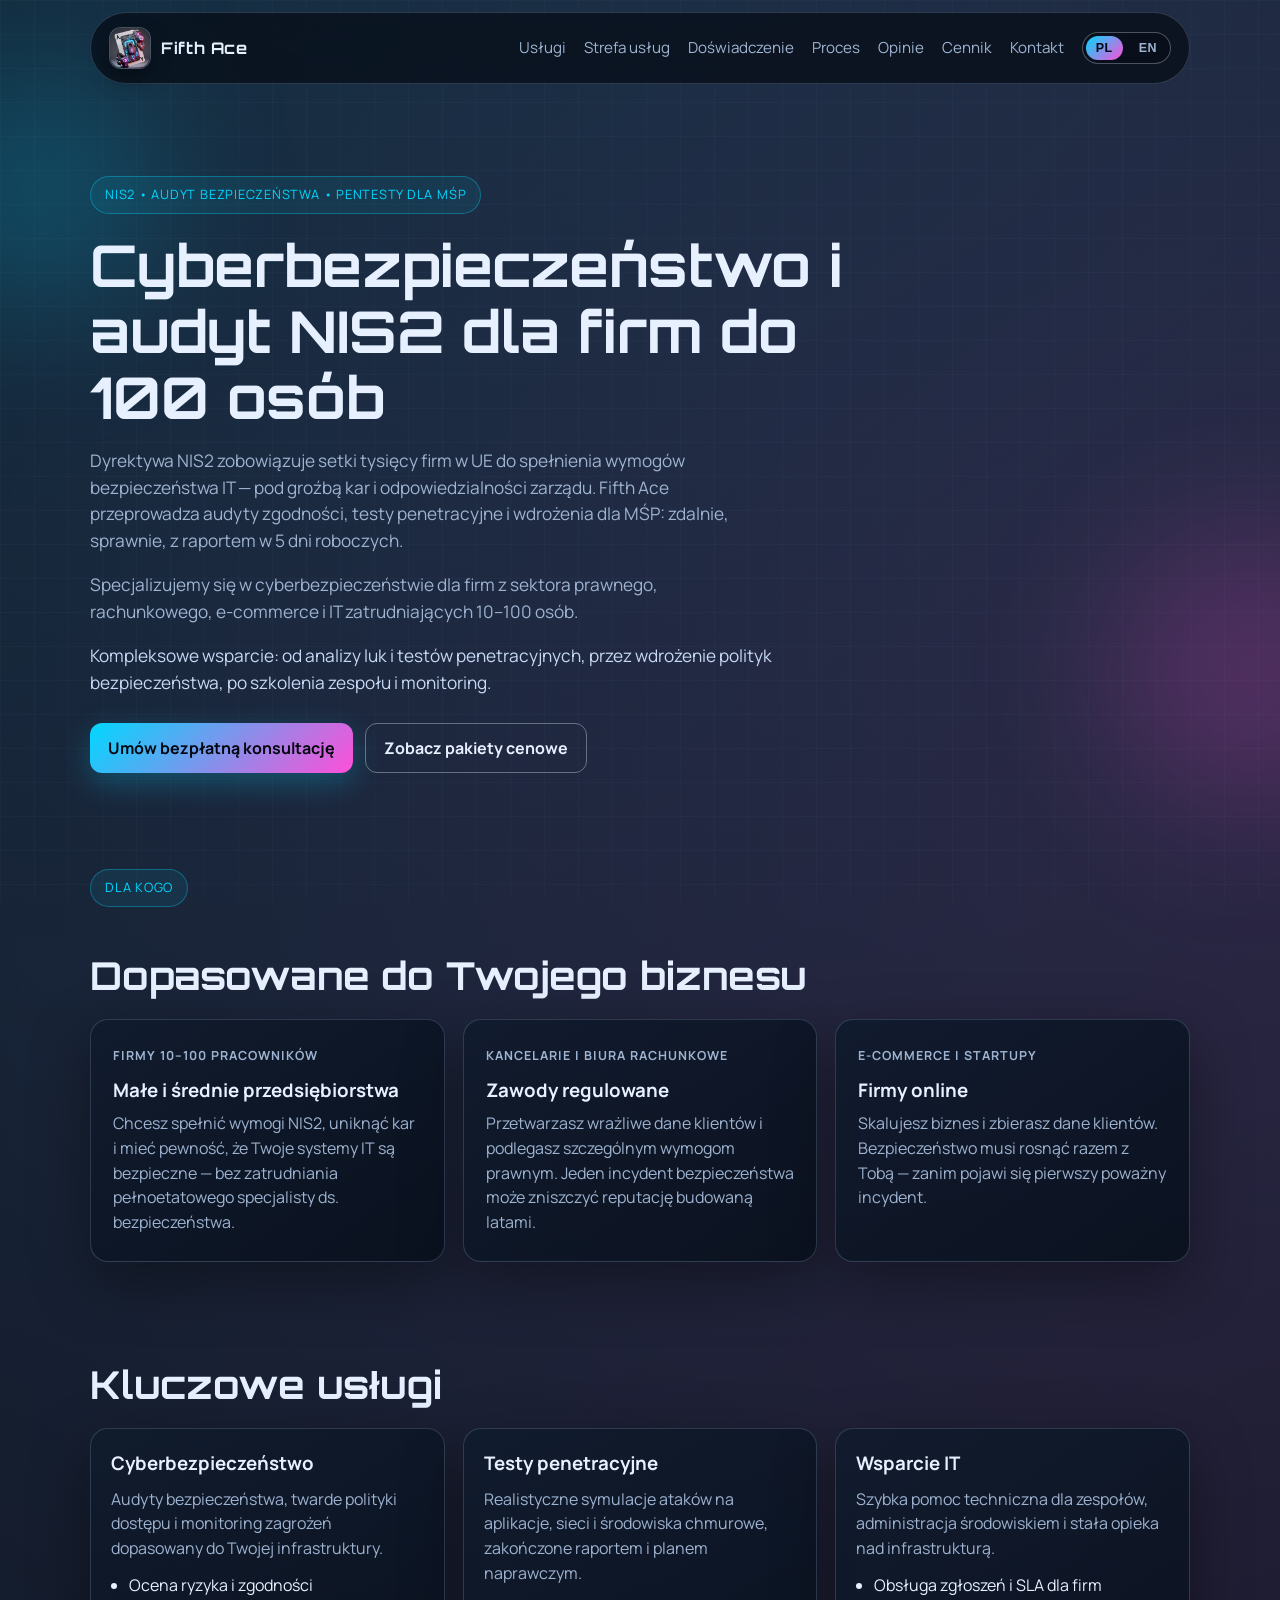
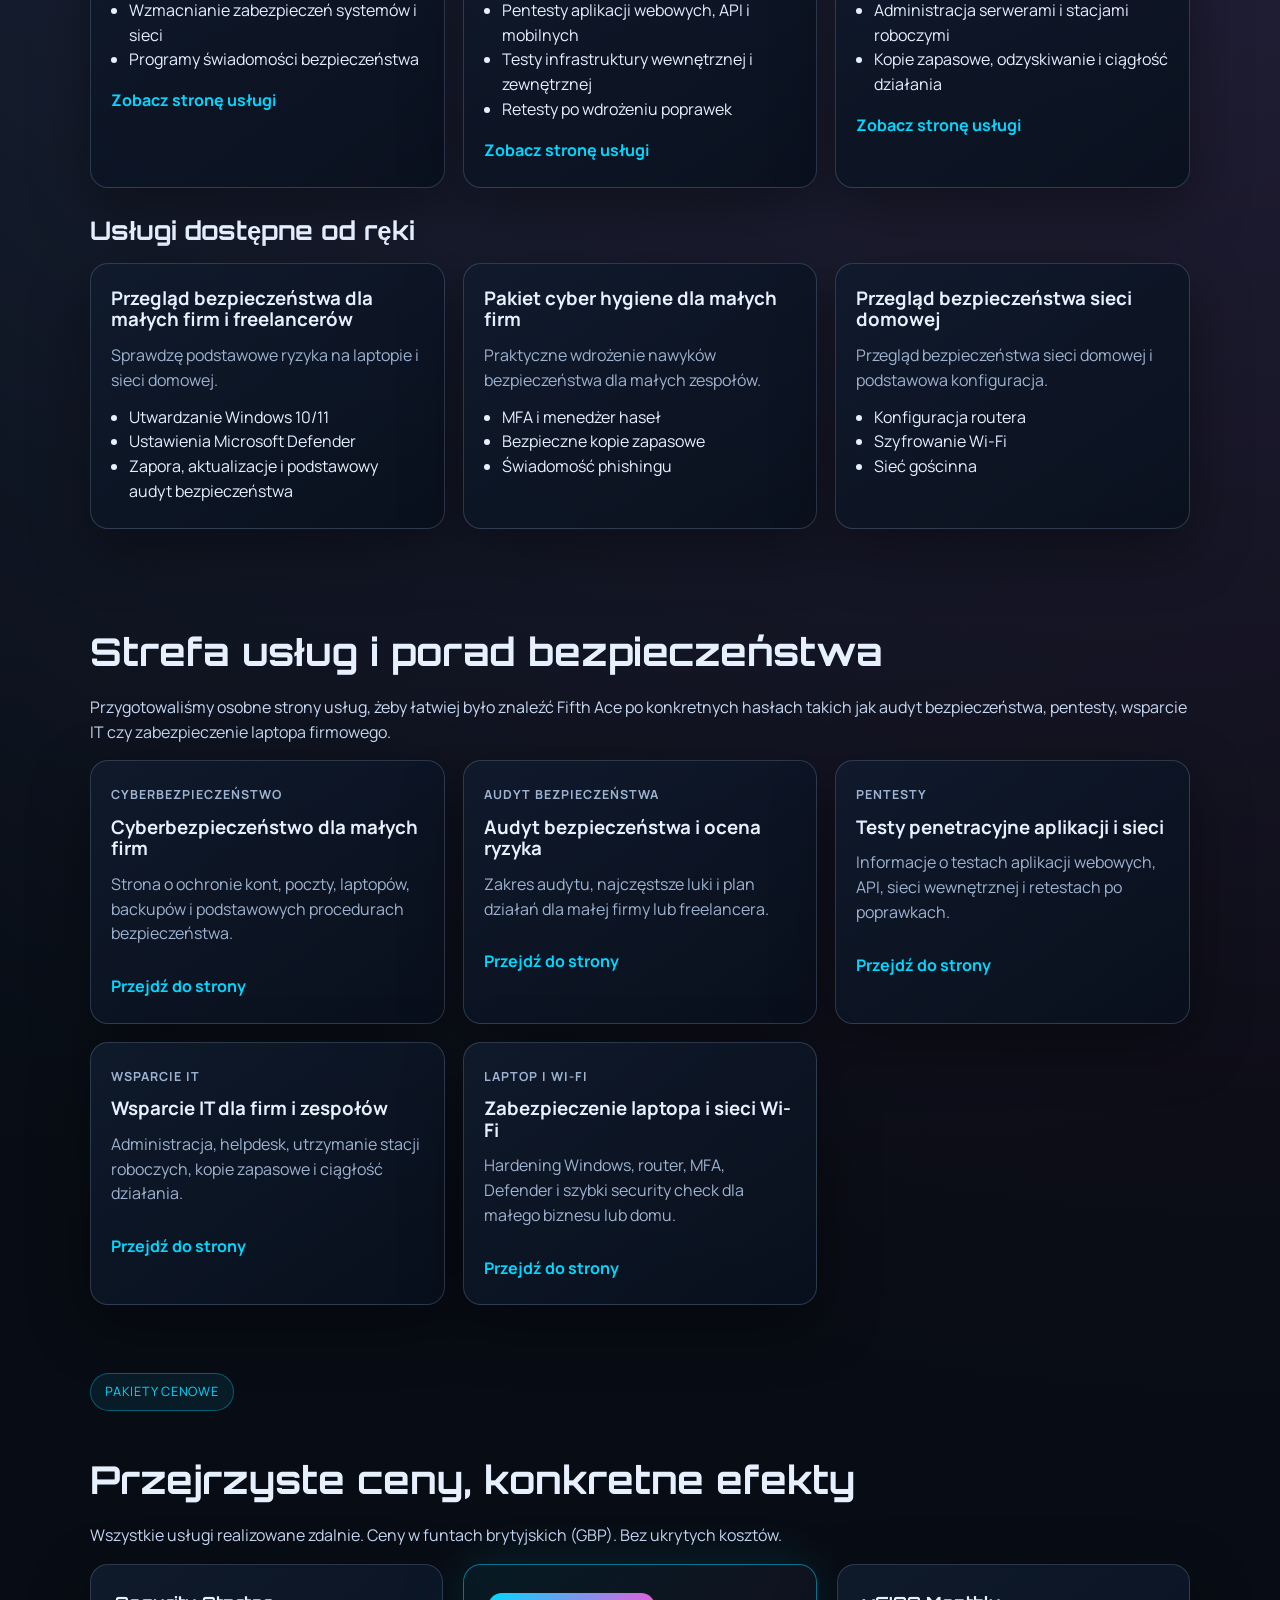
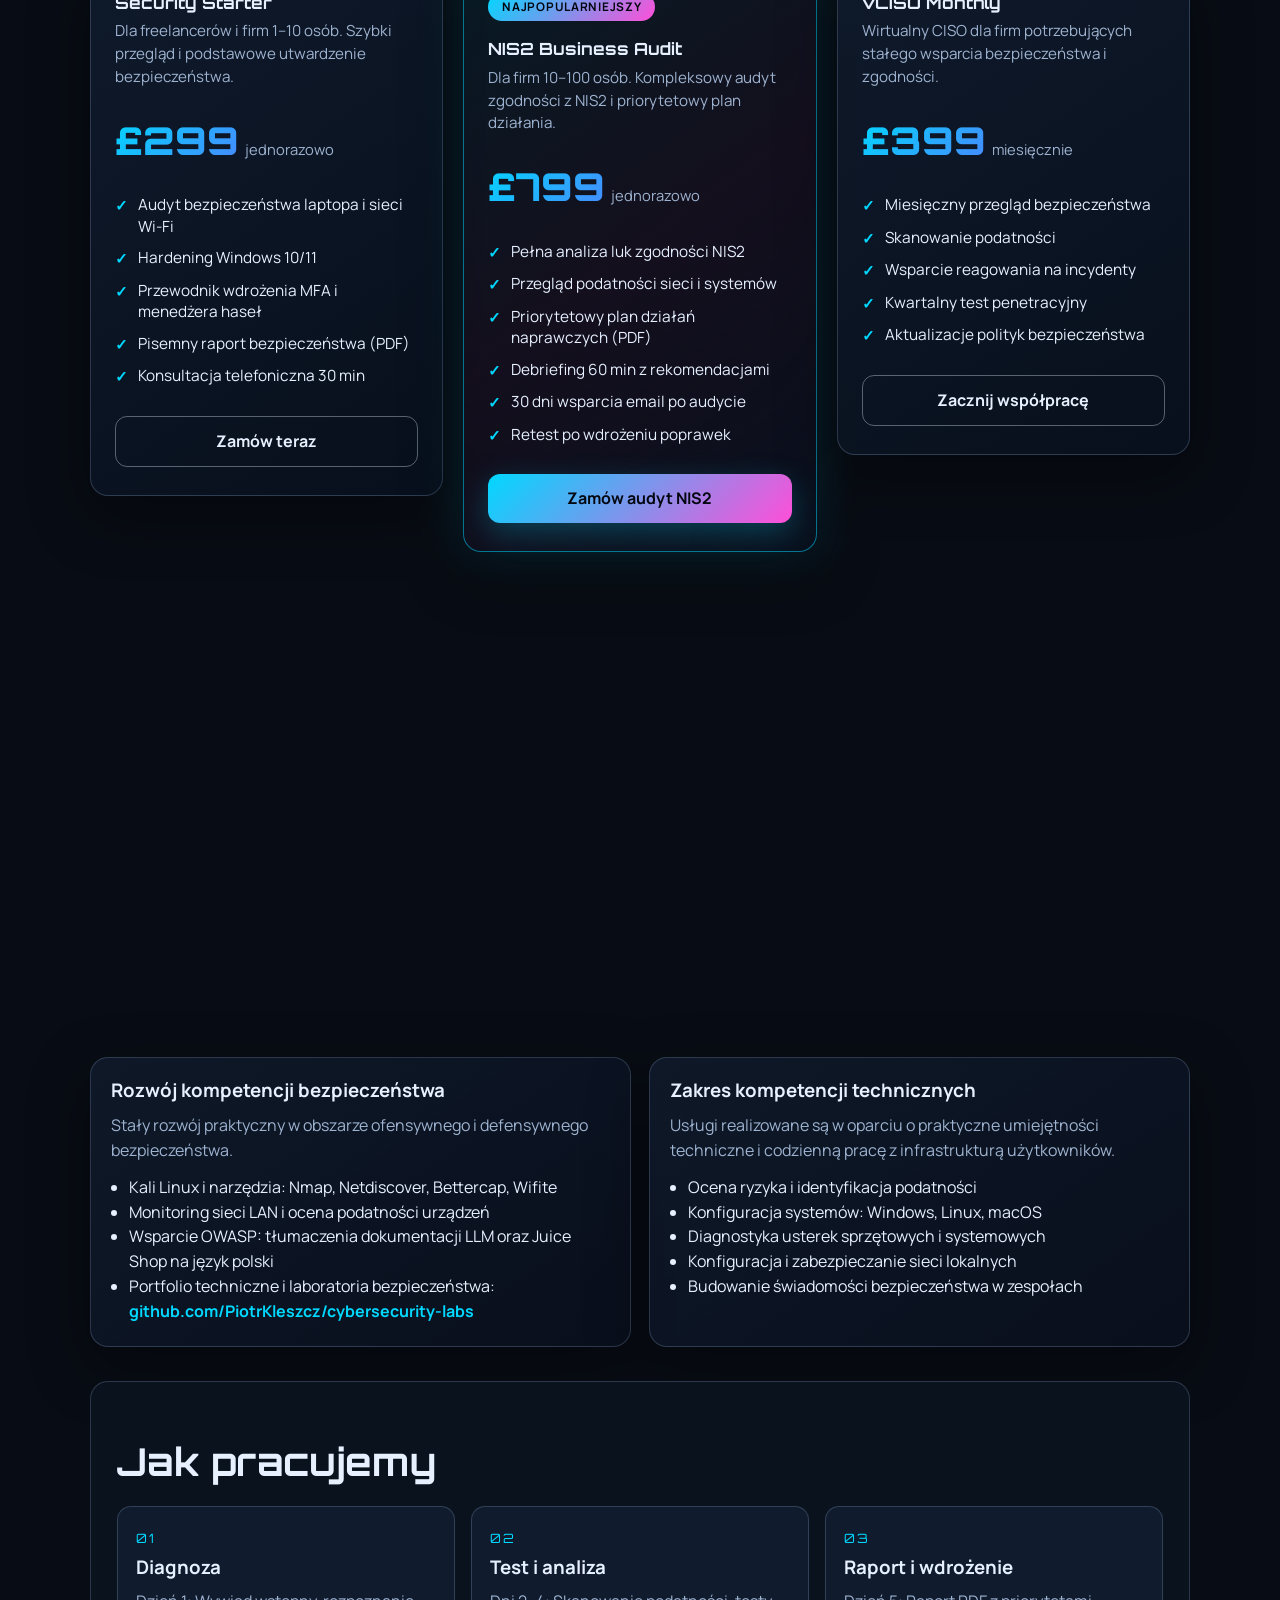
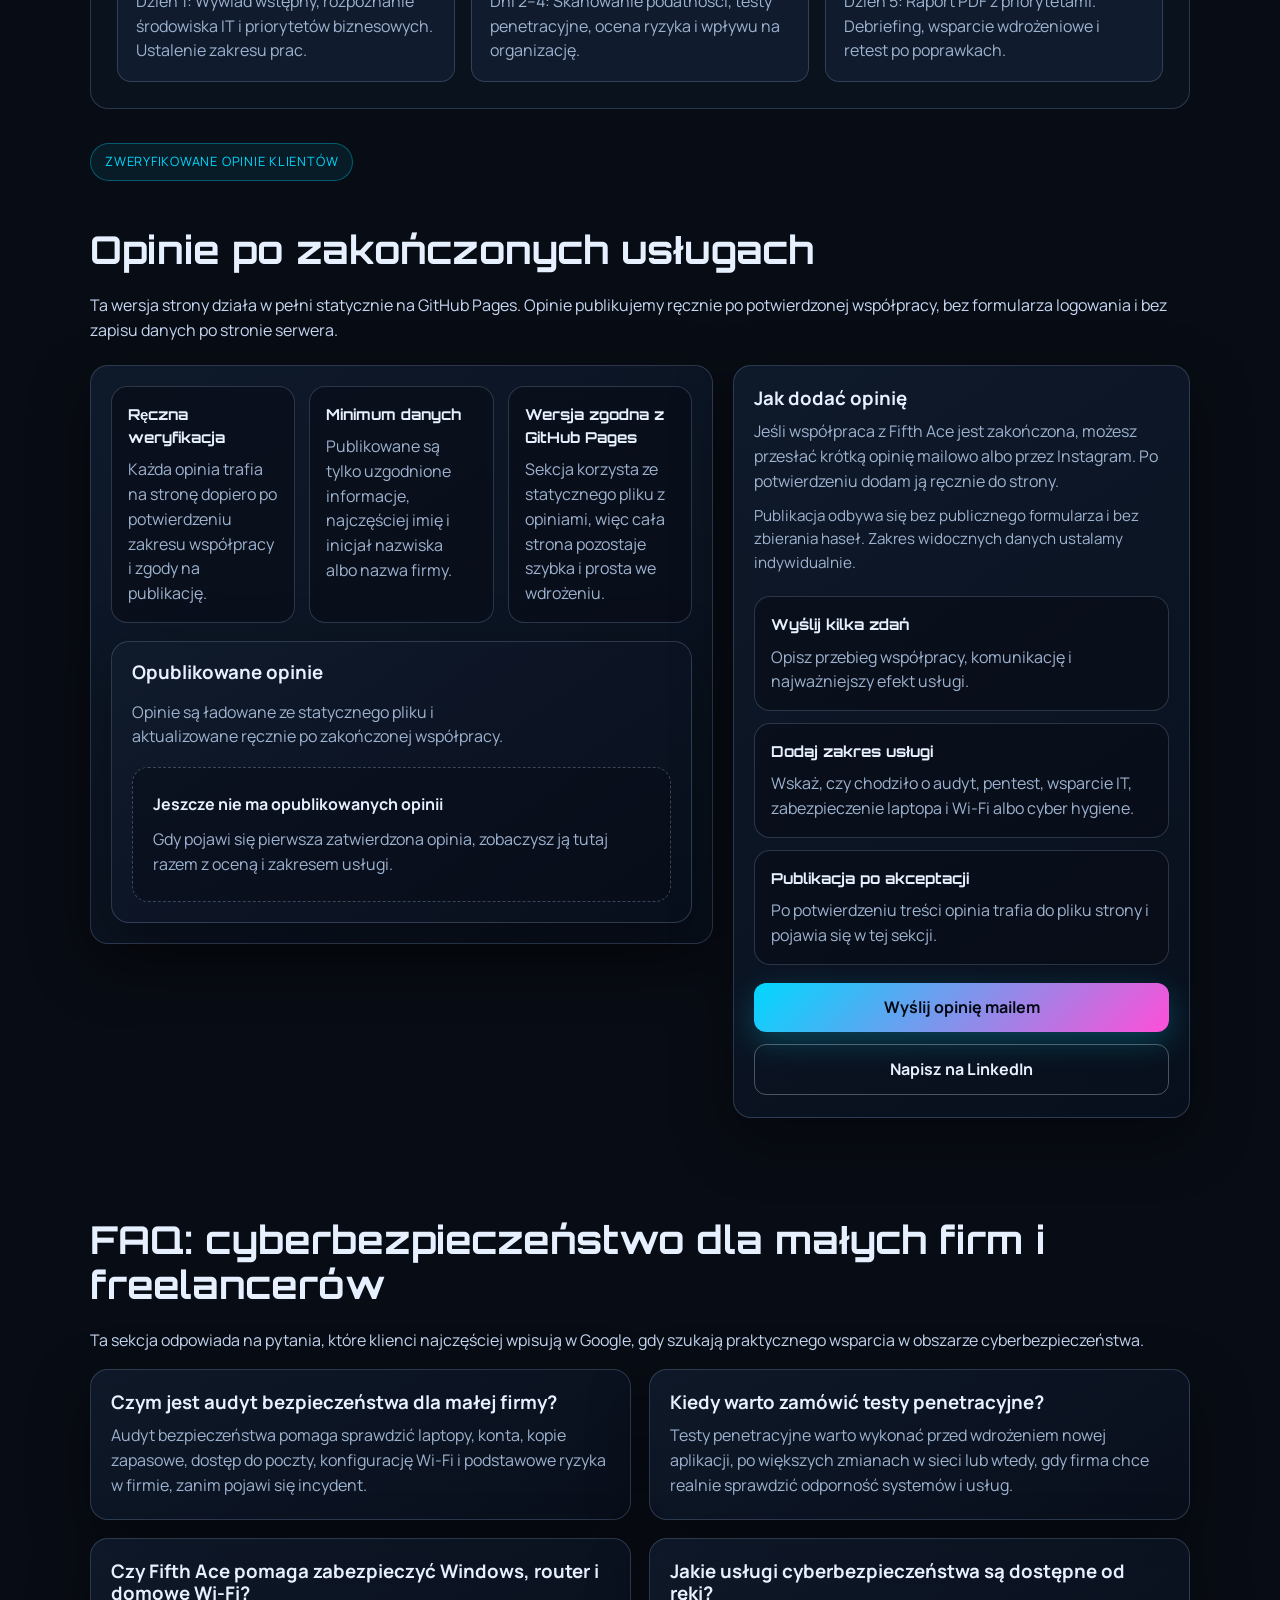
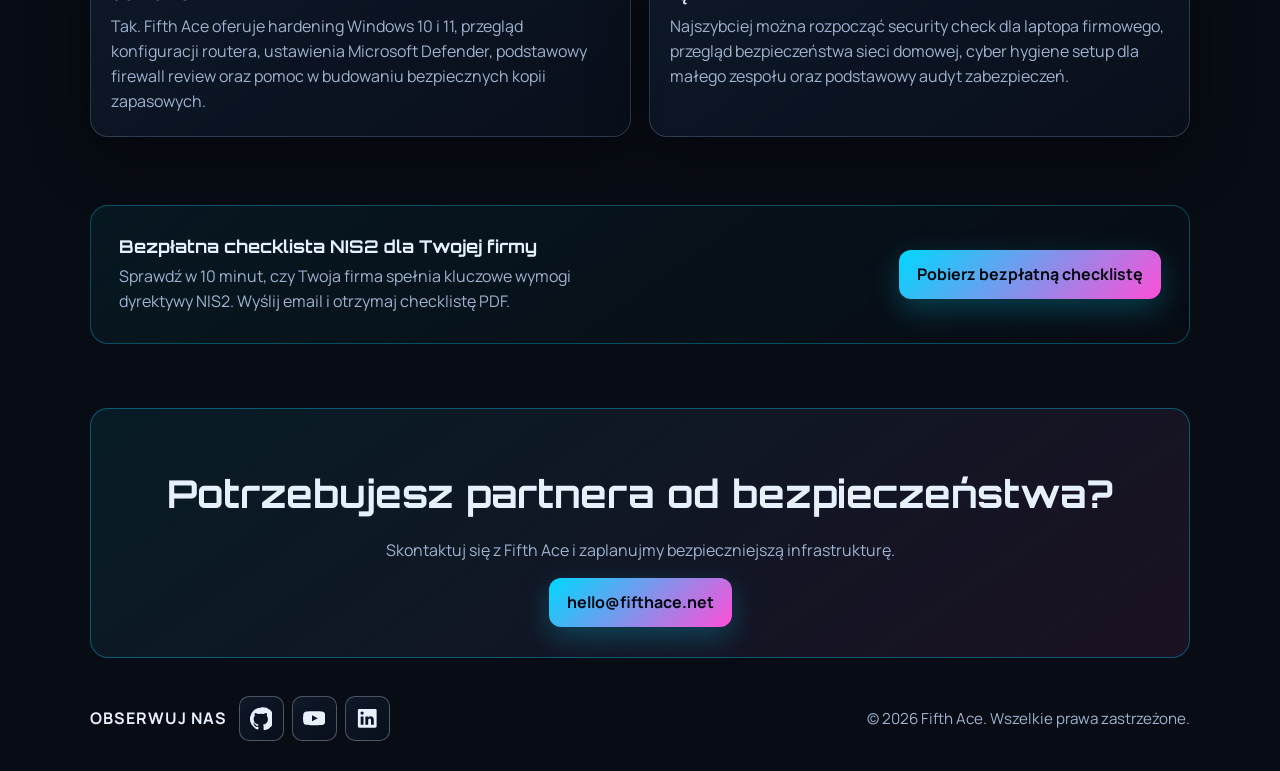
==== index.html @ 72db5902 "chore: replace contact email across all pages Replace fifthace@gmx.com with hello@fifthace.net in al" ====
<!doctype html>
<html lang="pl">
  <head>
    <meta charset="UTF-8" />
    <meta name="viewport" content="width=device-width, initial-scale=1.0" />
    <meta
      name="description"
      content="Fifth Ace - audyt NIS2, cyberbezpieczeństwo i testy penetracyjne dla MŚP. Raport w 5 dni roboczych. Usługi zdalne dla firm 10–100 osób."
      id="metaDescription"
    />
    <meta
      name="google-site-verification"
      content="TnxK2XMeoJp072xwvIErYPmK6IooD24LVJL1-D4aj3o"
    />
    <meta name="robots" content="index,follow,max-image-preview:large" />
    <link rel="canonical" href="https://www.fifthace.net/" />
    <link rel="icon" href="logo.jpeg" type="image/jpeg" />
    <meta
      property="og:title"
      content="Fifth Ace | Cyberbezpieczeństwo, Pentesty i Audyty Bezpieczeństwa"
    />
    <meta
      property="og:description"
      content="Cyberbezpieczeństwo, pentesty, audyty bezpieczeństwa i wsparcie IT dla małych firm, freelancerów oraz środowisk domowych."
    />
    <meta property="og:type" content="website" />
    <meta property="og:url" content="https://www.fifthace.net/" />
    <meta
      property="og:image"
      content="https://www.fifthace.net/logo.jpeg"
    />
    <meta name="twitter:card" content="summary_large_image" />
    <meta
      name="twitter:title"
      content="Fifth Ace | Cyberbezpieczeństwo, Pentesty i Audyty Bezpieczeństwa"
    />
    <meta
      name="twitter:description"
      content="Cyberbezpieczeństwo, pentesty, audyty bezpieczeństwa i wsparcie IT dla małych firm, freelancerów oraz środowisk domowych."
    />
    <meta
      name="twitter:image"
      content="https://www.fifthace.net/logo.jpeg"
    />
    <title id="pageTitle">Fifth Ace | Cyberbezpieczeństwo, Pentesty i Audyty</title>
    <link rel="preconnect" href="https://fonts.googleapis.com" />
    <link rel="preconnect" href="https://fonts.gstatic.com" crossorigin />
    <link
      href="https://fonts.googleapis.com/css2?family=Manrope:wght@400;500;700;800&amp;family=Orbitron:wght@500;700;900&amp;display=swap"
      rel="stylesheet"
    />
    <link rel="stylesheet" href="styles.css" />
    <script type="application/ld+json">
      {
        "@context": "https://schema.org",
        "@type": "ProfessionalService",
        "name": "Fifth Ace",
        "url": "https://www.fifthace.net/",
        "logo": "https://www.fifthace.net/logo.jpeg",
        "description": "Usługi z zakresu cyberbezpieczeństwa, audytów bezpieczeństwa, testów penetracyjnych i wsparcia IT dla małych firm, freelancerów oraz środowisk domowych.",
        "email": "hello@fifthace.net",
        "areaServed": "PL",
        "sameAs": [
          "https://www.youtube.com/@FifthAce-sec",
          "https://www.linkedin.com/in/piotr-kleszcz-1b5b96110"
        ],
        "serviceType": [
          "Cyberbezpieczeństwo",
          "Audyty bezpieczeństwa",
          "Testy penetracyjne",
          "Wsparcie IT",
          "Home network security review"
        ]
      }
    </script>
    <script type="application/ld+json">
      {
        "@context": "https://schema.org",
        "@type": "FAQPage",
        "mainEntity": [
          {
            "@type": "Question",
            "name": "Czym jest audyt bezpieczeństwa dla małej firmy?",
            "acceptedAnswer": {
              "@type": "Answer",
              "text": "Audyt bezpieczeństwa pomaga sprawdzić laptopy, konta, kopie zapasowe, dostęp do poczty, konfigurację Wi-Fi i podstawowe ryzyka w firmie, zanim pojawi się incydent."
            }
          },
          {
            "@type": "Question",
            "name": "Kiedy warto zamówić testy penetracyjne?",
            "acceptedAnswer": {
              "@type": "Answer",
              "text": "Testy penetracyjne warto wykonać przed wdrożeniem nowej aplikacji, po większych zmianach w sieci lub wtedy, gdy firma chce realnie sprawdzić odporność systemów i usług."
            }
          },
          {
            "@type": "Question",
            "name": "Czy Fifth Ace pomaga zabezpieczyć Windows, router i domowe Wi-Fi?",
            "acceptedAnswer": {
              "@type": "Answer",
              "text": "Tak. Fifth Ace oferuje hardening Windows 10 i 11, przegląd konfiguracji routera, ustawienia Microsoft Defender, podstawowy firewall review oraz pomoc w budowaniu bezpiecznych kopii zapasowych."
            }
          },
          {
            "@type": "Question",
            "name": "Jakie usługi cyberbezpieczeństwa są dostępne od ręki?",
            "acceptedAnswer": {
              "@type": "Answer",
              "text": "Najszybciej można rozpocząć security check dla laptopa firmowego, przegląd bezpieczeństwa sieci domowej, cyber hygiene setup dla małego zespołu oraz podstawowy audyt zabezpieczeń."
            }
          }
        ]
      }
    </script>
  </head>
  <body>
    <div class="bg-grid" aria-hidden="true"></div>
    <div class="orb orb-a" aria-hidden="true"></div>
    <div class="orb orb-b" aria-hidden="true"></div>

    <header class="topbar container">
      <a href="#start" class="brand">
        <span class="brand-mark" aria-hidden="true">
          <img
            src="logo.jpeg"
            alt="Logo Fifth Ace"
            class="brand-avatar-img"
            id="brandAvatarImage"
            width="1098"
            height="1175"
          />
          <span class="brand-avatar-fallback avatar avatar-v1">
            <span class="avatar-card"></span>
            <span class="avatar-core"></span>
            <span class="avatar-lock"></span>
            <span class="avatar-dot avatar-dot-a"></span>
            <span class="avatar-dot avatar-dot-b"></span>
          </span>
        </span>
        <span class="brand-name">Fifth Ace</span>
      </a>
      <nav class="nav">
        <a href="#uslugi" data-i18n="nav.services">Usługi</a>
        <a href="#strefa-seo" data-i18n="nav.guides">Strefa usług</a>
        <a href="#doswiadczenie" data-i18n="nav.experience">Doświadczenie</a>
        <a href="#proces" data-i18n="nav.process">Proces</a>
        <a href="#opinie" data-i18n="nav.reviews">Opinie</a>
        <a href="#cennik" data-i18n="nav.pricing">Cennik</a>
        <a href="#kontakt" data-i18n="nav.contact">Kontakt</a>
        <div class="lang-switch" aria-label="Wybór języka">
          <button class="lang-btn is-active" data-lang-switch="pl" type="button">
            PL
          </button>
          <button class="lang-btn" data-lang-switch="en" type="button">EN</button>
        </div>
      </nav>
    </header>

    <main id="start">
      <section class="hero container reveal">
        <p class="eyebrow" data-i18n="hero.eyebrow">
          Cyberbezpieczeństwo • Testy penetracyjne • Wsparcie IT
        </p>
        <h1 data-i18n="hero.title">Chronimy firmę zanim zagrożenie stanie się incydentem</h1>
        <p class="lead" data-i18n="hero.lead1">
          Fifth Ace wspiera organizacje w wykrywaniu luk bezpieczeństwa,
          przeprowadzaniu testów penetracyjnych i utrzymaniu bezpiecznego,
          stabilnego środowiska IT.
        </p>
        <p class="lead" data-i18n="hero.lead2">
          Zespół Fifth Ace łączy praktyczne wsparcie IT z intensywnym rozwojem
          kompetencji w obszarze bezpieczeństwa systemów i sieci.
        </p>
        <p class="lead lead-accent" data-i18n="hero.lead3">
          Pomagamy w takich obszarach jak audyt bezpieczeństwa, testy
          penetracyjne, zabezpieczanie laptopów firmowych, ochrona sieci Wi-Fi,
          MFA, kopie zapasowe i cyber hygiene dla małych organizacji.
        </p>
        <div class="hero-cta">
          <a class="btn btn-primary" href="#kontakt" data-i18n="hero.ctaConsult"
            >Umów konsultację</a
          >
          <a class="btn btn-outline" href="#uslugi" data-i18n="hero.ctaOffer"
            >Zobacz ofertę</a
          >
        </div>
      </section>

      <section id="dla-kogo" class="section container">
        <p class="eyebrow section-eyebrow reveal" data-i18n="forWhom.eyebrow">Dla kogo</p>
        <h2 class="reveal" data-i18n="forWhom.title">Dopasowane do Twojego biznesu</h2>
        <div class="for-whom-grid">
          <article class="for-whom-card reveal">
            <p class="card-kicker" data-i18n="forWhom.card1.kicker">Firmy 10–100 pracowników</p>
            <h3 data-i18n="forWhom.card1.title">Małe i średnie przedsiębiorstwa</h3>
            <p data-i18n="forWhom.card1.desc">Chcesz spełnić wymogi NIS2, uniknąć kar i mieć pewność, że Twoje systemy IT są bezpieczne — bez zatrudniania pełnoetatowego specjalisty ds. bezpieczeństwa.</p>
          </article>
          <article class="for-whom-card reveal">
            <p class="card-kicker" data-i18n="forWhom.card2.kicker">Kancelarie i biura rachunkowe</p>
            <h3 data-i18n="forWhom.card2.title">Zawody regulowane</h3>
            <p data-i18n="forWhom.card2.desc">Przetwarzasz wrażliwe dane klientów i podlegasz szczególnym wymogom prawnym. Jeden incydent bezpieczeństwa może zniszczyć reputację budowaną latami.</p>
          </article>
          <article class="for-whom-card reveal">
            <p class="card-kicker" data-i18n="forWhom.card3.kicker">E-commerce i startupy</p>
            <h3 data-i18n="forWhom.card3.title">Firmy online</h3>
            <p data-i18n="forWhom.card3.desc">Skalujesz biznes i zbierasz dane klientów. Bezpieczeństwo musi rosnąć razem z Tobą — zanim pojawi się pierwszy poważny incydent.</p>
          </article>
        </div>
      </section>

      <section id="uslugi" class="section container">
        <h2 class="reveal" data-i18n="services.title">Kluczowe usługi</h2>
        <div class="cards">
          <article class="card reveal">
            <h3 data-i18n="services.card1.title">Cyberbezpieczeństwo</h3>
            <p data-i18n="services.card1.desc">
              Audyty bezpieczeństwa, twarde polityki dostępu i monitoring
              zagrożeń dopasowany do Twojej infrastruktury.
            </p>
            <ul>
              <li data-i18n="services.card1.li1">Ocena ryzyka i zgodności</li>
              <li data-i18n="services.card1.li2">Wzmacnianie zabezpieczeń systemów i sieci</li>
              <li data-i18n="services.card1.li3">Programy świadomości bezpieczeństwa</li>
            </ul>
            <a
              class="text-link"
              href="cyberbezpieczenstwo-dla-malych-firm.html"
              data-i18n="services.card1.cta"
              >Zobacz stronę usługi</a
            >
          </article>

          <article class="card reveal">
            <h3 data-i18n="services.card2.title">Testy penetracyjne</h3>
            <p data-i18n="services.card2.desc">
              Realistyczne symulacje ataków na aplikacje, sieci i środowiska
              chmurowe, zakończone raportem i planem naprawczym.
            </p>
            <ul>
              <li data-i18n="services.card2.li1">Pentesty aplikacji webowych, API i mobilnych</li>
              <li data-i18n="services.card2.li2">Testy infrastruktury wewnętrznej i zewnętrznej</li>
              <li data-i18n="services.card2.li3">Retesty po wdrożeniu poprawek</li>
            </ul>
            <a
              class="text-link"
              href="testy-penetracyjne.html"
              data-i18n="services.card2.cta"
              >Zobacz stronę usługi</a
            >
          </article>

          <article class="card reveal">
            <h3 data-i18n="services.card3.title">Wsparcie IT</h3>
            <p data-i18n="services.card3.desc">
              Szybka pomoc techniczna dla zespołów, administracja środowiskiem i
              stała opieka nad infrastrukturą.
            </p>
            <ul>
              <li data-i18n="services.card3.li1">Obsługa zgłoszeń i SLA dla firm</li>
              <li data-i18n="services.card3.li2">Administracja serwerami i stacjami roboczymi</li>
              <li data-i18n="services.card3.li3">Kopie zapasowe, odzyskiwanie i ciągłość działania</li>
            </ul>
            <a
              class="text-link"
              href="wsparcie-it-dla-firm.html"
              data-i18n="services.card3.cta"
              >Zobacz stronę usługi</a
            >
          </article>
        </div>

        <div class="services-now">
          <h3 class="services-now-title reveal" data-i18n="services.now.title">
            Usługi dostępne od ręki
          </h3>
          <div class="cards">
            <article class="card reveal">
              <h3 data-i18n="services.now.card1.title">
                Przegląd bezpieczeństwa dla małych firm i freelancerów
              </h3>
              <p data-i18n="services.now.card1.desc">
                Sprawdzę podstawowe ryzyka na laptopie i sieci domowej.
              </p>
              <ul>
                <li data-i18n="services.now.card1.li1">Utwardzanie Windows 10/11</li>
                <li data-i18n="services.now.card1.li2">Ustawienia Microsoft Defender</li>
                <li data-i18n="services.now.card1.li3">Zapora, aktualizacje i podstawowy audyt bezpieczeństwa</li>
              </ul>
            </article>

            <article class="card reveal">
              <h3 data-i18n="services.now.card2.title">Pakiet cyber hygiene dla małych firm</h3>
              <p data-i18n="services.now.card2.desc">
                Praktyczne wdrożenie nawyków bezpieczeństwa dla małych zespołów.
              </p>
              <ul>
                <li data-i18n="services.now.card2.li1">MFA i menedżer haseł</li>
                <li data-i18n="services.now.card2.li2">Bezpieczne kopie zapasowe</li>
                <li data-i18n="services.now.card2.li3">Świadomość phishingu</li>
              </ul>
            </article>

            <article class="card reveal">
              <h3 data-i18n="services.now.card3.title">Przegląd bezpieczeństwa sieci domowej</h3>
              <p data-i18n="services.now.card3.desc">
                Przegląd bezpieczeństwa sieci domowej i podstawowa konfiguracja.
              </p>
              <ul>
                <li data-i18n="services.now.card3.li1">Router config</li>
                <li data-i18n="services.now.card3.li2">Wi-Fi encryption</li>
                <li data-i18n="services.now.card3.li3">Guest network</li>
              </ul>
            </article>
          </div>
        </div>
      </section>

      <section id="strefa-seo" class="section container">
        <h2 class="reveal" data-i18n="seoHub.title">Strefa usług i porad bezpieczeństwa</h2>
        <p class="section-intro reveal" data-i18n="seoHub.intro">
          Przygotowaliśmy osobne strony usług, żeby łatwiej było znaleźć Fifth
          Ace po konkretnych hasłach takich jak audyt bezpieczeństwa, pentesty,
          wsparcie IT czy zabezpieczenie laptopa firmowego.
        </p>
        <div class="cards seo-cards">
          <article class="card reveal">
            <p class="card-kicker" data-i18n="seoHub.card1.kicker">Cyberbezpieczeństwo</p>
            <h3 data-i18n="seoHub.card1.title">Cyberbezpieczeństwo dla małych firm</h3>
            <p data-i18n="seoHub.card1.desc">
              Strona o ochronie kont, poczty, laptopów, backupów i podstawowych
              procedurach bezpieczeństwa.
            </p>
            <a class="text-link" href="cyberbezpieczenstwo-dla-malych-firm.html" data-i18n="seoHub.card1.cta"
              >Przejdź do strony</a
            >
          </article>
          <article class="card reveal">
            <p class="card-kicker" data-i18n="seoHub.card2.kicker">Audyt bezpieczeństwa</p>
            <h3 data-i18n="seoHub.card2.title">Audyt bezpieczeństwa i ocena ryzyka</h3>
            <p data-i18n="seoHub.card2.desc">
              Zakres audytu, najczęstsze luki i plan działań dla małej firmy lub
              freelancera.
            </p>
            <a class="text-link" href="audyt-bezpieczenstwa.html" data-i18n="seoHub.card2.cta"
              >Przejdź do strony</a
            >
          </article>
          <article class="card reveal">
            <p class="card-kicker" data-i18n="seoHub.card3.kicker">Pentesty</p>
            <h3 data-i18n="seoHub.card3.title">Testy penetracyjne aplikacji i sieci</h3>
            <p data-i18n="seoHub.card3.desc">
              Informacje o testach aplikacji webowych, API, sieci wewnętrznej i
              retestach po poprawkach.
            </p>
            <a class="text-link" href="testy-penetracyjne.html" data-i18n="seoHub.card3.cta"
              >Przejdź do strony</a
            >
          </article>
          <article class="card reveal">
            <p class="card-kicker" data-i18n="seoHub.card4.kicker">Wsparcie IT</p>
            <h3 data-i18n="seoHub.card4.title">Wsparcie IT dla firm i zespołów</h3>
            <p data-i18n="seoHub.card4.desc">
              Administracja, helpdesk, utrzymanie stacji roboczych, kopie
              zapasowe i ciągłość działania.
            </p>
            <a class="text-link" href="wsparcie-it-dla-firm.html" data-i18n="seoHub.card4.cta"
              >Przejdź do strony</a
            >
          </article>
          <article class="card reveal">
            <p class="card-kicker" data-i18n="seoHub.card5.kicker">Laptop i Wi-Fi</p>
            <h3 data-i18n="seoHub.card5.title">Zabezpieczenie laptopa i sieci Wi-Fi</h3>
            <p data-i18n="seoHub.card5.desc">
              Hardening Windows, router, MFA, Defender i szybki security check
              dla małego biznesu lub domu.
            </p>
            <a class="text-link" href="zabezpieczenie-laptopa-i-wifi.html" data-i18n="seoHub.card5.cta"
              >Przejdź do strony</a
            >
          </article>
        </div>
      </section>

      <section id="cennik" class="section container">
        <p class="eyebrow section-eyebrow reveal" data-i18n="pricing.eyebrow">Pakiety cenowe</p>
        <h2 class="reveal" data-i18n="pricing.title">Przejrzyste ceny, konkretne efekty</h2>
        <p class="section-intro reveal" data-i18n="pricing.intro">Wszystkie usługi realizowane zdalnie. Ceny w funtach brytyjskich (GBP). Bez ukrytych kosztów.</p>
        <div class="pricing-grid">
          <article class="pricing-card reveal">
            <h3 class="pricing-name" data-i18n="pricing.card1.name">Security Starter</h3>
            <p class="pricing-desc" data-i18n="pricing.card1.desc">Dla freelancerów i firm 1–10 osób. Szybki przegląd i podstawowe utwardzenie bezpieczeństwa.</p>
            <div class="pricing-price">
              <span class="pricing-amount">£299</span>
              <span class="pricing-period" data-i18n="pricing.card1.period">jednorazowo</span>
            </div>
            <ul class="pricing-features">
              <li data-i18n="pricing.card1.li1">Audyt bezpieczeństwa laptopa i sieci Wi-Fi</li>
              <li data-i18n="pricing.card1.li2">Hardening Windows 10/11</li>
              <li data-i18n="pricing.card1.li3">Przewodnik wdrożenia MFA i menedżera haseł</li>
              <li data-i18n="pricing.card1.li4">Pisemny raport bezpieczeństwa (PDF)</li>
              <li data-i18n="pricing.card1.li5">Konsultacja telefoniczna 30 min</li>
            </ul>
            <a class="btn btn-outline" href="#kontakt" data-i18n="pricing.card1.cta">Zamów teraz</a>
          </article>

          <article class="pricing-card is-featured reveal">
            <span class="pricing-badge" data-i18n="pricing.card2.badge">Najpopularniejszy</span>
            <h3 class="pricing-name" data-i18n="pricing.card2.name">NIS2 Business Audit</h3>
            <p class="pricing-desc" data-i18n="pricing.card2.desc">Dla firm 10–100 osób. Kompleksowy audyt zgodności z NIS2 i priorytetowy plan działania.</p>
            <div class="pricing-price">
              <span class="pricing-amount">£799</span>
              <span class="pricing-period" data-i18n="pricing.card2.period">jednorazowo</span>
            </div>
            <ul class="pricing-features">
              <li data-i18n="pricing.card2.li1">Pełna analiza luk zgodności NIS2</li>
              <li data-i18n="pricing.card2.li2">Przegląd podatności sieci i systemów</li>
              <li data-i18n="pricing.card2.li3">Priorytetowy plan działań naprawczych (PDF)</li>
              <li data-i18n="pricing.card2.li4">Debriefing 60 min z rekomendacjami</li>
              <li data-i18n="pricing.card2.li5">30 dni wsparcia email po audycie</li>
              <li data-i18n="pricing.card2.li6">Retest po wdrożeniu poprawek</li>
            </ul>
            <a class="btn btn-primary" href="#kontakt" data-i18n="pricing.card2.cta">Zamów audyt NIS2</a>
          </article>

          <article class="pricing-card reveal">
            <h3 class="pricing-name" data-i18n="pricing.card3.name">vCISO Monthly</h3>
            <p class="pricing-desc" data-i18n="pricing.card3.desc">Wirtualny CISO dla firm potrzebujących stałego wsparcia bezpieczeństwa i zgodności.</p>
            <div class="pricing-price">
              <span class="pricing-amount">£399</span>
              <span class="pricing-period" data-i18n="pricing.card3.period">miesięcznie</span>
            </div>
            <ul class="pricing-features">
              <li data-i18n="pricing.card3.li1">Miesięczny przegląd bezpieczeństwa</li>
              <li data-i18n="pricing.card3.li2">Skanowanie podatności</li>
              <li data-i18n="pricing.card3.li3">Wsparcie reagowania na incydenty</li>
              <li data-i18n="pricing.card3.li4">Kwartalny test penetracyjny</li>
              <li data-i18n="pricing.card3.li5">Aktualizacje polityk bezpieczeństwa</li>
            </ul>
            <a class="btn btn-outline" href="#kontakt" data-i18n="pricing.card3.cta">Zacznij współpracę</a>
          </article>
        </div>
        <p class="section-intro pricing-note reveal" data-i18n="pricing.note">Wszystkie ceny netto. Faktura VAT na życzenie. Możliwość płatności w PLN lub EUR wg kursu bieżącego.</p>
      </section>

      <section id="doswiadczenie" class="section container">
        <h2 class="reveal" data-i18n="experience.title">Doświadczenie i kwalifikacje</h2>
        <div class="experience-grid">
          <article class="exp-card reveal">
            <h3 data-i18n="experience.card1.title">Podejście do współpracy</h3>
            <p data-i18n="experience.card1.desc">
              Fundamentem pracy Fifth Ace jest doświadczenie w prowadzeniu
              złożonych projektów oraz konsekwentne podejście do ryzyka,
              jakości i zgodności z procedurami.
            </p>
            <ul>
              <li data-i18n="experience.card1.li1">Analiza problemu i szybkie wskazanie priorytetów</li>
              <li data-i18n="experience.card1.li2">Wysoka dbałość o szczegóły i standardy bezpieczeństwa</li>
              <li data-i18n="experience.card1.li3">Jasna komunikacja i skuteczne prowadzenie działań naprawczych</li>
            </ul>
          </article>

          <article class="exp-card reveal">
            <h3 data-i18n="experience.card2.title">Praktyka Fifth Ace</h3>
            <p data-i18n="experience.card2.desc">
              Realne wsparcie techniczne i bezpieczeństwo dla środowisk
              domowych i małych firm.
            </p>
            <ul>
              <li data-i18n="experience.card2.li1">Diagnostyka i naprawa Windows, macOS oraz drukarek</li>
              <li data-i18n="experience.card2.li2">Modernizacje sprzętu: RAM, SSD, serwis urządzeń</li>
              <li data-i18n="experience.card2.li3">Konfiguracja sieci i podstawowych ustawień zapory sieciowej</li>
            </ul>
          </article>

          <article class="exp-card reveal">
            <h3 data-i18n="experience.card3.title">Rozwój kompetencji bezpieczeństwa</h3>
            <p data-i18n="experience.card3.desc">
              Stały rozwój praktyczny w obszarze ofensywnego i defensywnego
              bezpieczeństwa.
            </p>
            <ul>
              <li data-i18n="experience.card3.li1">
                Kali Linux i narzędzia: Nmap, Netdiscover, Bettercap, Wifite
              </li>
              <li data-i18n="experience.card3.li2">Monitoring sieci LAN i ocena podatności urządzeń</li>
              <li data-i18n="experience.card3.li3">
                Wsparcie OWASP: tłumaczenia dokumentacji LLM oraz Juice Shop na
                język polski
              </li>
              <li>
                <span data-i18n="experience.card3.li4Prefix"
                  >Portfolio techniczne i laboratoria bezpieczeństwa:</span
                >
                <a
                  class="inline-link"
                  href="https://github.com/PiotrKleszcz/cybersecurity-labs"
                  target="_blank"
                  rel="noopener noreferrer"
                  >github.com/PiotrKleszcz/cybersecurity-labs</a
                >
              </li>
            </ul>
          </article>

          <article class="exp-card reveal">
            <h3 data-i18n="experience.card4.title">Zakres kompetencji technicznych</h3>
            <p data-i18n="experience.card4.desc">
              Usługi realizowane są w oparciu o praktyczne umiejętności
              techniczne i codzienną pracę z infrastrukturą użytkowników.
            </p>
            <ul>
              <li data-i18n="experience.card4.li1">Ocena ryzyka i identyfikacja podatności</li>
              <li data-i18n="experience.card4.li2">Konfiguracja systemów: Windows, Linux, macOS</li>
              <li data-i18n="experience.card4.li3">Diagnostyka usterek sprzętowych i systemowych</li>
              <li data-i18n="experience.card4.li4">Konfiguracja i zabezpieczanie sieci lokalnych</li>
              <li data-i18n="experience.card4.li5">Budowanie świadomości bezpieczeństwa w zespołach</li>
            </ul>
          </article>
        </div>
      </section>

      <section id="proces" class="section container process reveal">
        <h2 data-i18n="process.title">Jak pracujemy</h2>
        <div class="steps">
          <div class="step">
            <span>01</span>
            <h3 data-i18n="process.step1.title">Diagnoza</h3>
            <p data-i18n="process.step1.desc">Rozpoznanie środowiska i priorytetów biznesowych.</p>
          </div>
          <div class="step">
            <span>02</span>
            <h3 data-i18n="process.step2.title">Test i analiza</h3>
            <p data-i18n="process.step2.desc">Weryfikacja podatności i ocena wpływu na organizację.</p>
          </div>
          <div class="step">
            <span>03</span>
            <h3 data-i18n="process.step3.title">Wdrożenie</h3>
            <p data-i18n="process.step3.desc">Rekomendacje, wsparcie i ponowny test potwierdzający poprawki.</p>
          </div>
        </div>
      </section>

      <section id="opinie" class="section container testimonials">
        <div class="section-heading reveal">
          <p class="eyebrow section-eyebrow" data-i18n="reviews.eyebrow">
            Zweryfikowane opinie klientów
          </p>
          <h2 data-i18n="reviews.title">Opinie po zakończonych usługach</h2>
          <p class="section-intro" data-i18n="reviews.intro">
            Ta wersja strony działa w pełni statycznie na GitHub Pages. Opinie
            publikujemy ręcznie po potwierdzonej współpracy, bez formularza logowania
            i bez zapisu danych po stronie serwera.
          </p>
        </div>

        <div class="reviews-layout">
          <div class="reviews-main reveal">
            <div class="review-highlights">
              <article class="review-highlight">
                <strong data-i18n="reviews.highlight1.title">Ręczna weryfikacja</strong>
                <p data-i18n="reviews.highlight1.desc">
                  Każda opinia trafia na stronę dopiero po potwierdzeniu zakresu
                  współpracy i zgody na publikację.
                </p>
              </article>
              <article class="review-highlight">
                <strong data-i18n="reviews.highlight2.title">Minimum danych</strong>
                <p data-i18n="reviews.highlight2.desc">
                  Publikowane są tylko uzgodnione informacje, najczęściej imię i
                  inicjał nazwiska albo nazwa firmy.
                </p>
              </article>
              <article class="review-highlight">
                <strong data-i18n="reviews.highlight3.title">Wersja zgodna z GitHub Pages</strong>
                <p data-i18n="reviews.highlight3.desc">
                  Sekcja korzysta ze statycznego pliku z opiniami, więc cała strona
                  pozostaje szybka i prosta we wdrożeniu.
                </p>
              </article>
            </div>

            <div class="reviews-panel">
              <div class="reviews-panel-head">
                <h3 data-i18n="reviews.listTitle">Opublikowane komentarze</h3>
                <p data-i18n="reviews.listDesc">
                  Opinie są ładowane ze statycznego pliku i aktualizowane ręcznie po
                  zakończonej współpracy.
                </p>
              </div>
              <div id="reviewsList" class="reviews-list" aria-live="polite"></div>
            </div>
          </div>

          <aside class="client-portal reveal">
            <div class="portal-head">
              <h3 data-i18n="reviews.portal.title">Jak dodać opinię</h3>
              <p data-i18n="reviews.portal.desc">
                Jeśli współpraca z Fifth Ace jest zakończona, możesz przesłać krótką
                opinię mailowo albo przez Instagram. Po potwierdzeniu dodam ją ręcznie
                do strony.
              </p>
              <p class="portal-privacy" data-i18n="reviews.portal.privacy">
                Publikacja odbywa się bez publicznego formularza i bez zbierania
                haseł. Zakres widocznych danych ustalamy indywidualnie.
              </p>
            </div>

            <div class="portal-steps">
              <article class="portal-step">
                <strong data-i18n="reviews.portal.step1.title">Wyślij kilka zdań</strong>
                <p data-i18n="reviews.portal.step1.desc">
                  Opisz przebieg współpracy, komunikację i najważniejszy efekt usługi.
                </p>
              </article>
              <article class="portal-step">
                <strong data-i18n="reviews.portal.step2.title">Dodaj zakres usługi</strong>
                <p data-i18n="reviews.portal.step2.desc">
                  Wskaż, czy chodziło o audyt, pentest, wsparcie IT, zabezpieczenie
                  laptopa i Wi-Fi albo cyber hygiene.
                </p>
              </article>
              <article class="portal-step">
                <strong data-i18n="reviews.portal.step3.title">Publikacja po akceptacji</strong>
                <p data-i18n="reviews.portal.step3.desc">
                  Po potwierdzeniu treści opinia trafia do pliku strony i pojawia się w
                  tej sekcji.
                </p>
              </article>
            </div>

            <div class="portal-actions">
              <a
                class="btn btn-primary"
                href="mailto:hello@fifthace.net?subject=Opinia%20dla%20Fifth%20Ace"
                data-i18n="reviews.portal.emailCta"
              >
                Wyślij opinię mailem
              </a>
              <a
                class="btn btn-secondary"
                href="https://www.linkedin.com/in/piotr-kleszcz-1b5b96110"
                target="_blank"
                rel="noreferrer"
                data-i18n="reviews.portal.linkedinCta"
              >
                Napisz na LinkedIn
              </a>
            </div>
          </aside>
        </div>
      </section>

      <section class="section container">
        <h2 class="reveal" data-i18n="faq.title">
          FAQ: cyberbezpieczeństwo dla małych firm i freelancerów
        </h2>
        <p class="section-intro reveal" data-i18n="faq.intro">
          Ta sekcja odpowiada na pytania, które klienci najczęściej wpisują w
          Google, gdy szukają praktycznego wsparcia w obszarze cyberbezpieczeństwa.
        </p>
        <div class="faq-grid">
          <article class="faq-item reveal">
            <h3 data-i18n="faq.q1.title">
              Czym jest audyt bezpieczeństwa dla małej firmy?
            </h3>
            <p data-i18n="faq.q1.desc">
              Audyt bezpieczeństwa pomaga sprawdzić laptopy, konta, kopie
              zapasowe, dostęp do poczty, konfigurację Wi-Fi i podstawowe ryzyka
              w firmie, zanim pojawi się incydent.
            </p>
          </article>
          <article class="faq-item reveal">
            <h3 data-i18n="faq.q2.title">
              Kiedy warto zamówić testy penetracyjne?
            </h3>
            <p data-i18n="faq.q2.desc">
              Testy penetracyjne warto wykonać przed wdrożeniem nowej aplikacji,
              po większych zmianach w sieci lub wtedy, gdy firma chce realnie
              sprawdzić odporność systemów i usług.
            </p>
          </article>
          <article class="faq-item reveal">
            <h3 data-i18n="faq.q3.title">
              Czy Fifth Ace pomaga zabezpieczyć Windows, router i domowe Wi-Fi?
            </h3>
            <p data-i18n="faq.q3.desc">
              Tak. Fifth Ace oferuje hardening Windows 10 i 11, przegląd
              konfiguracji routera, ustawienia Microsoft Defender, podstawowy
              firewall review oraz pomoc w budowaniu bezpiecznych kopii
              zapasowych.
            </p>
          </article>
          <article class="faq-item reveal">
            <h3 data-i18n="faq.q4.title">
              Jakie usługi cyberbezpieczeństwa są dostępne od ręki?
            </h3>
            <p data-i18n="faq.q4.desc">
              Najszybciej można rozpocząć security check dla laptopa firmowego,
              przegląd bezpieczeństwa sieci domowej, cyber hygiene setup dla
              małego zespołu oraz podstawowy audyt zabezpieczeń.
            </p>
          </article>
        </div>
      </section>

      <section class="section container">
        <div class="lead-magnet reveal">
          <div class="lead-magnet-text">
            <h3 data-i18n="leadMagnet.title">Bezpłatna checklista NIS2 dla Twojej firmy</h3>
            <p data-i18n="leadMagnet.desc">Sprawdź w 10 minut, czy Twoja firma spełnia kluczowe wymogi dyrektywy NIS2. Wyślij email i otrzymaj checklistę PDF.</p>
          </div>
          <a class="btn btn-primary" href="mailto:hello@fifthace.net?subject=NIS2%20Checklist" data-i18n="leadMagnet.cta">Pobierz bezpłatną checklistę</a>
        </div>
      </section>

      <section id="kontakt" class="section container cta reveal">
        <h2 data-i18n="contact.title">Potrzebujesz partnera od bezpieczeństwa?</h2>
        <p data-i18n="contact.desc">Skontaktuj się z Fifth Ace i zaplanujmy bezpieczniejszą infrastrukturę.</p>
        <a class="btn btn-primary" href="mailto:hello@fifthace.net"
          >hello@fifthace.net</a
        >
      </section>
    </main>

    <footer class="footer container">
      <div class="social">
        <p class="social-title" data-i18n="footer.follow">Obserwuj nas</p>
        <div class="social-links">
          <a
            class="social-link social-github"
            href="https://github.com/PiotrKleszcz/cybersecurity-labs"
            target="_blank"
            rel="noopener noreferrer"
            aria-label="GitHub - portfolio techniczne"
          >
            <svg viewBox="0 0 24 24" aria-hidden="true">
              <path
                d="M12 .5A12 12 0 0 0 8.2 23.9c.6.1.8-.3.8-.6v-2.1c-3.3.7-4-1.4-4-1.4-.5-1.3-1.2-1.7-1.2-1.7-1-.7.1-.7.1-.7 1.1.1 1.7 1.2 1.7 1.2 1 .1.7 2.1 3 1.5.1-.7.4-1.2.7-1.5-2.6-.3-5.4-1.3-5.4-5.9 0-1.3.5-2.4 1.2-3.2-.1-.3-.5-1.6.1-3.2 0 0 1-.3 3.3 1.2a11.3 11.3 0 0 1 6 0c2.3-1.5 3.3-1.2 3.3-1.2.6 1.6.2 2.9.1 3.2.8.8 1.2 1.9 1.2 3.2 0 4.6-2.8 5.6-5.4 5.9.4.4.8 1.1.8 2.2v3.3c0 .3.2.7.8.6A12 12 0 0 0 12 .5Z"
              />
            </svg>
          </a>
          <a
            class="social-link social-youtube"
            href="https://www.youtube.com/@FifthAce-sec"
            target="_blank"
            rel="noopener noreferrer"
            aria-label="YouTube"
          >
            <svg viewBox="0 0 24 24" aria-hidden="true">
              <path
                d="M23.5 7.2a3 3 0 0 0-2.1-2.1C19.5 4.6 12 4.6 12 4.6s-7.5 0-9.4.5A3 3 0 0 0 .5 7.2 31 31 0 0 0 0 12a31 31 0 0 0 .5 4.8 3 3 0 0 0 2.1 2.1c1.9.5 9.4.5 9.4.5s7.5 0 9.4-.5a3 3 0 0 0 2.1-2.1A31 31 0 0 0 24 12a31 31 0 0 0-.5-4.8zM9.6 15.3V8.7L15.8 12z"
              />
            </svg>
          </a>
          <a
            class="social-link social-linkedin"
            href="https://www.linkedin.com/in/piotr-kleszcz-1b5b96110"
            target="_blank"
            rel="noopener noreferrer"
            aria-label="LinkedIn"
          >
            <svg viewBox="0 0 24 24" aria-hidden="true">
              <path
                d="M20.5 2h-17A1.5 1.5 0 0 0 2 3.5v17A1.5 1.5 0 0 0 3.5 22h17a1.5 1.5 0 0 0 1.5-1.5v-17A1.5 1.5 0 0 0 20.5 2zM8 19H5v-9h3zM6.5 8.25A1.75 1.75 0 1 1 8.25 6.5 1.75 1.75 0 0 1 6.5 8.25zM19 19h-3v-4.74c0-1.42-.6-1.93-1.38-1.93A1.74 1.74 0 0 0 13 14.19V19h-3v-9h2.9v1.3a3.11 3.11 0 0 1 2.7-1.4c1.55 0 3.36.86 3.36 3.66z"
              />
            </svg>
          </a>
        </div>
      </div>
      <p>
        © <span id="year"></span> Fifth Ace.
        <span data-i18n="footer.rights">Wszelkie prawa zastrzeżone.</span>
      </p>
    </footer>

    <script src="script.js"></script>
  </body>
</html>
---- styles.css ----
:root {
  --bg: #080c14;
  --panel: rgba(12, 21, 35, 0.72);
  --panel-solid: #101b2d;
  --text: #e6f0ff;
  --muted: #9eb3d0;
  --line: rgba(150, 178, 216, 0.24);
  --cyan: #00d8ff;
  --pink: #ff4fd8;
  --blue: #4a86ff;
  --radius: 18px;
  --shadow: 0 20px 60px rgba(0, 0, 0, 0.38);
}

*,
*::before,
*::after {
  box-sizing: border-box;
}

html,
body {
  margin: 0;
  padding: 0;
}

body {
  font-family: "Manrope", sans-serif;
  background: radial-gradient(circle at 20% -10%, rgba(0, 216, 255, 0.18), transparent 45%),
    radial-gradient(circle at 100% 10%, rgba(255, 79, 216, 0.16), transparent 35%), var(--bg);
  color: var(--text);
  line-height: 1.55;
  min-height: 100vh;
  overflow-x: hidden;
}

.container {
  width: min(1100px, 92%);
  margin: 0 auto;
}

.bg-grid {
  position: fixed;
  inset: 0;
  background-image: linear-gradient(var(--line) 1px, transparent 1px),
    linear-gradient(90deg, var(--line) 1px, transparent 1px);
  background-size: 34px 34px;
  opacity: 0.16;
  z-index: -3;
}

.orb {
  position: fixed;
  border-radius: 50%;
  filter: blur(70px);
  z-index: -2;
}

.orb-a {
  width: 240px;
  height: 240px;
  background: rgba(0, 216, 255, 0.2);
  top: 8%;
  left: -80px;
}

.orb-b {
  width: 280px;
  height: 280px;
  background: rgba(255, 79, 216, 0.18);
  right: -110px;
  bottom: 10%;
}

.topbar {
  position: sticky;
  top: 12px;
  z-index: 20;
  margin-top: 12px;
  display: flex;
  align-items: center;
  justify-content: space-between;
  gap: 20px;
  padding: 14px 18px;
  border: 1px solid var(--line);
  border-radius: 999px;
  backdrop-filter: blur(12px);
  background: rgba(7, 14, 24, 0.76);
}

.brand {
  display: flex;
  align-items: center;
  gap: 10px;
  text-decoration: none;
  color: var(--text);
}

.brand-mark {
  position: relative;
  width: 42px;
  height: 42px;
  display: inline-flex;
  align-items: center;
  justify-content: center;
  border-radius: 12px;
  border: 1px solid rgba(230, 240, 255, 0.28);
  background: linear-gradient(140deg, rgba(18, 28, 46, 0.95), rgba(8, 13, 24, 0.95));
  box-shadow: inset 0 0 0 1px rgba(0, 216, 255, 0.15), 0 10px 20px rgba(0, 0, 0, 0.35);
  overflow: hidden;
}

.brand-avatar-img {
  position: absolute;
  inset: 0;
  width: 100%;
  height: 100%;
  object-fit: cover;
  border-radius: inherit;
  z-index: 3;
}

.brand-avatar-fallback {
  position: absolute;
  inset: 0;
  display: inline-flex;
  align-items: center;
  justify-content: center;
  z-index: 2;
}

body:not(.no-brand-avatar) .brand-avatar-fallback {
  display: none;
}

body.no-brand-avatar .brand-avatar-img {
  display: none;
}

.avatar-card {
  position: absolute;
  width: 19px;
  height: 27px;
  border-radius: 6px;
  border: 1px solid rgba(230, 240, 255, 0.26);
  transform: rotate(-13deg);
  left: 10px;
  top: 8px;
}

.avatar-core {
  position: absolute;
  width: 12px;
  height: 14px;
  border-radius: 5px;
  border: 2px solid var(--cyan);
  border-bottom-color: var(--pink);
  left: 15px;
  top: 14px;
  box-shadow: 0 0 12px rgba(0, 216, 255, 0.45);
}

.avatar-lock {
  position: absolute;
  width: 8px;
  height: 7px;
  border-radius: 2px;
  background: linear-gradient(145deg, #d6e4ff, #8bb2ff);
  left: 17px;
  top: 20px;
}

.avatar-lock::before {
  content: "";
  position: absolute;
  left: 2px;
  top: -6px;
  width: 4px;
  height: 5px;
  border: 2px solid #d6e4ff;
  border-bottom: none;
  border-radius: 6px 6px 0 0;
}

.avatar-dot {
  position: absolute;
  width: 5px;
  height: 5px;
  border-radius: 50%;
  background: var(--pink);
}

.avatar-dot-a {
  top: 8px;
  right: 7px;
}

.avatar-dot-b {
  bottom: 8px;
  left: 6px;
  background: var(--cyan);
}

.avatar-v2 .avatar-core {
  transform: rotate(8deg);
  border-color: #89acff;
  border-bottom-color: var(--cyan);
}

.avatar-v2 .avatar-dot-a {
  background: #89acff;
}

.avatar-v3 .avatar-card {
  transform: rotate(0deg);
  border-color: rgba(230, 240, 255, 0.4);
}

.avatar-v3 .avatar-lock {
  background: linear-gradient(145deg, #ffd8ff, #ff67de);
}

.brand-name {
  font-family: "Orbitron", sans-serif;
  font-weight: 700;
  letter-spacing: 0.04em;
}

.nav {
  display: flex;
  align-items: center;
  gap: 18px;
}

.nav a {
  color: var(--muted);
  text-decoration: none;
  font-size: 0.95rem;
  transition: color 0.25s ease;
}

.nav a:hover {
  color: var(--text);
}

.lang-switch {
  display: inline-flex;
  align-items: center;
  gap: 6px;
  padding: 3px;
  border: 1px solid rgba(230, 240, 255, 0.3);
  border-radius: 999px;
  background: rgba(7, 14, 24, 0.72);
}

.lang-btn {
  border: none;
  background: transparent;
  color: var(--muted);
  border-radius: 999px;
  padding: 5px 10px;
  font-size: 0.78rem;
  font-weight: 700;
  letter-spacing: 0.04em;
  cursor: pointer;
}

.lang-btn:hover {
  color: var(--text);
}

.lang-btn.is-active {
  color: #030710;
  background: linear-gradient(135deg, var(--cyan), var(--pink));
}

.hero {
  padding: 92px 0 62px;
}

.eyebrow {
  display: inline-block;
  margin: 0;
  padding: 8px 14px;
  border-radius: 999px;
  font-size: 0.8rem;
  letter-spacing: 0.06em;
  text-transform: uppercase;
  color: var(--cyan);
  border: 1px solid rgba(0, 216, 255, 0.35);
  background: rgba(0, 216, 255, 0.08);
}

h1,
h2,
h3 {
  line-height: 1.15;
}

h1 {
  font-family: "Orbitron", sans-serif;
  font-size: clamp(2rem, 5vw, 3.6rem);
  margin: 18px 0 14px;
  max-width: 16ch;
}

.lead {
  max-width: 62ch;
  color: var(--muted);
  font-size: 1.08rem;
}

.lead-accent,
.section-intro {
  color: #c7d9f4;
}

.hero-cta {
  display: flex;
  gap: 12px;
  flex-wrap: wrap;
  margin-top: 26px;
}

.btn {
  display: inline-flex;
  align-items: center;
  justify-content: center;
  gap: 8px;
  border: none;
  border-radius: 12px;
  padding: 12px 18px;
  font: inherit;
  font-weight: 700;
  text-decoration: none;
  cursor: pointer;
  transition: transform 0.2s ease, box-shadow 0.2s ease, background 0.2s ease;
}

.btn:hover {
  transform: translateY(-2px);
}

.btn-primary {
  background: linear-gradient(135deg, var(--cyan), var(--pink));
  color: #030710;
  box-shadow: 0 10px 30px rgba(0, 216, 255, 0.25);
}

.btn-outline {
  color: var(--text);
  border: 1px solid rgba(230, 240, 255, 0.36);
}

.btn-outline:hover {
  background: rgba(230, 240, 255, 0.06);
}

.section {
  padding: 34px 0;
}

.section h2 {
  font-family: "Orbitron", sans-serif;
  font-size: clamp(1.6rem, 3vw, 2.4rem);
  margin-bottom: 22px;
}

.cards {
  display: grid;
  grid-template-columns: repeat(3, minmax(0, 1fr));
  gap: 18px;
}

.services-now {
  margin-top: 28px;
}

.services-now-title {
  margin: 0 0 18px;
  font-family: "Orbitron", sans-serif;
  font-size: clamp(1.2rem, 2vw, 1.6rem);
  color: var(--text);
}

.experience-grid {
  display: grid;
  grid-template-columns: repeat(2, minmax(0, 1fr));
  gap: 18px;
}

.card {
  border: 1px solid var(--line);
  border-radius: var(--radius);
  padding: 24px 20px;
  background: linear-gradient(145deg, rgba(16, 27, 45, 0.9), rgba(9, 16, 29, 0.9));
  box-shadow: var(--shadow);
}

.exp-card {
  border: 1px solid var(--line);
  border-radius: var(--radius);
  padding: 22px 20px;
  background: linear-gradient(145deg, rgba(16, 27, 45, 0.82), rgba(9, 16, 29, 0.86));
  box-shadow: var(--shadow);
}

.exp-card h3 {
  margin: 0 0 12px;
}

.exp-card p {
  margin: 0 0 12px;
  color: var(--muted);
}

.exp-card ul {
  margin: 0;
  padding-left: 18px;
}

.card h3 {
  margin: 0 0 12px;
}

.card p {
  margin: 0 0 12px;
  color: var(--muted);
}

.card ul {
  margin: 0;
  padding-left: 18px;
  color: var(--text);
}

.text-link {
  display: inline-flex;
  align-items: center;
  gap: 8px;
  margin-top: 16px;
  color: var(--cyan);
  text-decoration: none;
  font-weight: 700;
}

.text-link:hover {
  color: #7de8ff;
}

.inline-link {
  color: var(--cyan);
  font-weight: 700;
  overflow-wrap: anywhere;
  text-decoration: none;
}

.inline-link:hover {
  color: #7de8ff;
}

.card-kicker {
  margin: 0 0 10px;
  color: var(--cyan);
  text-transform: uppercase;
  letter-spacing: 0.08em;
  font-size: 0.78rem;
  font-weight: 700;
}

.process {
  border: 1px solid var(--line);
  border-radius: var(--radius);
  padding: 26px;
  background: var(--panel);
}

.steps {
  display: grid;
  grid-template-columns: repeat(3, minmax(0, 1fr));
  gap: 16px;
}

.step {
  border: 1px solid var(--line);
  border-radius: 14px;
  padding: 18px;
  background: var(--panel-solid);
}

.step span {
  font-family: "Orbitron", sans-serif;
  color: var(--cyan);
  font-size: 0.8rem;
  letter-spacing: 0.12em;
}

.step h3 {
  margin: 8px 0 10px;
}

.step p {
  margin: 0;
  color: var(--muted);
}

.section-heading {
  margin-bottom: 22px;
}

.section-eyebrow {
  margin-bottom: 14px;
}

.reviews-layout {
  display: grid;
  grid-template-columns: minmax(0, 1.2fr) minmax(320px, 0.88fr);
  gap: 20px;
  align-items: start;
}

.reviews-main,
.client-portal,
.reviews-panel {
  border: 1px solid var(--line);
  border-radius: var(--radius);
  background: linear-gradient(145deg, rgba(16, 27, 45, 0.9), rgba(9, 16, 29, 0.9));
  box-shadow: var(--shadow);
}

.reviews-main {
  padding: 20px;
}

.review-highlights {
  display: grid;
  grid-template-columns: repeat(3, minmax(0, 1fr));
  gap: 14px;
}

.review-highlight {
  border: 1px solid var(--line);
  border-radius: 16px;
  padding: 16px;
  background: rgba(8, 13, 24, 0.66);
}

.review-highlight strong {
  display: block;
  margin-bottom: 8px;
  font-family: "Orbitron", sans-serif;
  font-size: 0.94rem;
}

.review-highlight p {
  margin: 0;
  color: var(--muted);
}

.reviews-panel {
  margin-top: 18px;
  padding: 20px;
}

.reviews-panel-head {
  display: flex;
  justify-content: space-between;
  gap: 16px;
  align-items: flex-start;
  flex-wrap: wrap;
  margin-bottom: 18px;
}

.reviews-panel-head h3 {
  margin: 0;
}

.reviews-panel-head p {
  margin: 0;
  color: var(--muted);
  max-width: 38ch;
}

.reviews-list {
  display: grid;
  gap: 16px;
}

.review-card {
  border: 1px solid var(--line);
  border-radius: 16px;
  padding: 18px;
  background: rgba(8, 13, 24, 0.72);
}

.review-card-head {
  display: flex;
  align-items: flex-start;
  justify-content: space-between;
  gap: 14px;
  margin-bottom: 14px;
}

.review-card-author {
  display: flex;
  align-items: center;
  gap: 12px;
}

.review-avatar {
  width: 44px;
  height: 44px;
  border-radius: 14px;
  display: inline-flex;
  align-items: center;
  justify-content: center;
  font-family: "Orbitron", sans-serif;
  font-size: 0.92rem;
  color: #030710;
  background: linear-gradient(135deg, var(--cyan), var(--pink));
  box-shadow: 0 10px 24px rgba(0, 216, 255, 0.22);
}

.review-author-meta strong,
.review-author-meta span {
  display: block;
}

.review-author-meta strong {
  margin-bottom: 2px;
}

.review-author-meta span {
  color: var(--muted);
  font-size: 0.92rem;
}

.review-badge {
  padding: 7px 11px;
  border-radius: 999px;
  border: 1px solid rgba(0, 216, 255, 0.3);
  background: rgba(0, 216, 255, 0.08);
  color: var(--cyan);
  font-size: 0.78rem;
  font-weight: 700;
  letter-spacing: 0.04em;
  text-align: center;
}

.review-stars {
  margin: 0 0 10px;
  color: #ffd166;
  letter-spacing: 0.12em;
  font-size: 0.92rem;
}

.review-message {
  margin: 0;
  color: #d9e6fb;
  white-space: pre-line;
}

.reviews-empty {
  border: 1px dashed rgba(158, 179, 208, 0.34);
  border-radius: 16px;
  padding: 24px 20px;
  background: rgba(8, 13, 24, 0.52);
}

.reviews-empty strong {
  display: block;
  margin-bottom: 10px;
}

.reviews-empty p {
  margin: 0;
  color: var(--muted);
}

.client-portal {
  padding: 22px 20px;
}

.portal-head h3 {
  margin: 0 0 10px;
}

.portal-head p {
  margin: 0 0 10px;
  color: var(--muted);
}

.portal-privacy {
  font-size: 0.95rem;
}

.portal-steps {
  display: grid;
  gap: 12px;
  margin: 22px 0 18px;
}

.portal-step {
  border: 1px solid var(--line);
  border-radius: 16px;
  padding: 16px;
  background: rgba(8, 13, 24, 0.66);
}

.portal-step strong {
  display: block;
  margin-bottom: 8px;
  font-family: "Orbitron", sans-serif;
  font-size: 0.94rem;
}

.portal-step p {
  margin: 0;
  color: var(--muted);
}

.portal-actions {
  display: flex;
  flex-wrap: wrap;
  gap: 12px;
}

.portal-actions .btn {
  flex: 1 1 220px;
  justify-content: center;
  text-align: center;
}

.portal-tabs {
  display: flex;
  flex-wrap: wrap;
  gap: 10px;
  margin: 22px 0 16px;
}

.portal-tab {
  border: 1px solid rgba(230, 240, 255, 0.22);
  border-radius: 999px;
  padding: 10px 14px;
  background: rgba(8, 13, 24, 0.7);
  color: var(--muted);
  font: inherit;
  font-weight: 700;
  cursor: pointer;
  transition: border-color 0.2s ease, color 0.2s ease, background 0.2s ease;
}

.portal-tab:hover {
  color: var(--text);
  border-color: rgba(0, 216, 255, 0.38);
}

.portal-tab.is-active {
  color: #030710;
  border-color: transparent;
  background: linear-gradient(135deg, var(--cyan), var(--pink));
}

.portal-session {
  margin-bottom: 16px;
}

.session-card {
  display: flex;
  align-items: center;
  justify-content: space-between;
  gap: 14px;
  padding: 16px;
  border: 1px solid var(--line);
  border-radius: 16px;
  background: rgba(8, 13, 24, 0.72);
}

.session-card p,
.session-card strong,
.session-card span {
  display: block;
}

.session-card p,
.session-card span {
  color: var(--muted);
}

.session-kicker {
  margin: 0 0 4px;
  font-size: 0.75rem;
  letter-spacing: 0.08em;
  text-transform: uppercase;
}

.session-card strong {
  margin-bottom: 4px;
}

.session-card.is-logged-out {
  align-items: flex-start;
}

.btn-secondary {
  border: 1px solid rgba(230, 240, 255, 0.3);
  background: transparent;
  color: var(--text);
}

.btn-secondary:hover {
  background: rgba(230, 240, 255, 0.08);
}

.portal-feedback {
  margin-bottom: 16px;
  padding: 12px 14px;
  border-radius: 14px;
  border: 1px solid transparent;
  font-size: 0.96rem;
}

.portal-feedback.is-success {
  background: rgba(26, 168, 105, 0.14);
  border-color: rgba(57, 201, 134, 0.34);
  color: #b9f5d5;
}

.portal-feedback.is-error {
  background: rgba(255, 107, 123, 0.12);
  border-color: rgba(255, 107, 123, 0.34);
  color: #ffc8cf;
}

.portal-feedback.is-info {
  background: rgba(0, 216, 255, 0.1);
  border-color: rgba(0, 216, 255, 0.28);
  color: #c6f8ff;
}

.portal-form {
  display: grid;
  gap: 14px;
}

.form-row {
  display: grid;
  grid-template-columns: repeat(2, minmax(0, 1fr));
  gap: 12px;
}

.form-field {
  display: grid;
  gap: 8px;
}

.form-field span {
  font-weight: 700;
}

.form-field input,
.form-field select,
.form-field textarea {
  width: 100%;
  border: 1px solid rgba(230, 240, 255, 0.18);
  border-radius: 12px;
  padding: 12px 14px;
  background: rgba(6, 11, 20, 0.86);
  color: var(--text);
  font: inherit;
}

.form-field textarea {
  min-height: 140px;
  resize: vertical;
}

.form-field input:focus-visible,
.form-field select:focus-visible,
.form-field textarea:focus-visible,
.btn:focus-visible,
.portal-tab:focus-visible,
.social-link:focus-visible,
.nav a:focus-visible {
  outline: 2px solid rgba(0, 216, 255, 0.8);
  outline-offset: 2px;
}

.form-note {
  margin: 0;
  color: var(--muted);
  font-size: 0.94rem;
}

.review-fieldset {
  display: grid;
  gap: 14px;
  margin: 0;
  padding: 0;
  border: none;
  min-width: 0;
}

.review-fieldset:disabled {
  opacity: 0.55;
}

.review-lock-note {
  margin: 0;
  color: var(--cyan);
  font-size: 0.95rem;
}

.faq-grid {
  display: grid;
  grid-template-columns: repeat(2, minmax(0, 1fr));
  gap: 18px;
}

.faq-item {
  border: 1px solid var(--line);
  border-radius: var(--radius);
  padding: 22px 20px;
  background: linear-gradient(145deg, rgba(16, 27, 45, 0.82), rgba(9, 16, 29, 0.86));
  box-shadow: var(--shadow);
}

.faq-item h3 {
  margin: 0 0 10px;
}

.faq-item p {
  margin: 0;
  color: var(--muted);
}

.seo-cards {
  grid-template-columns: repeat(3, minmax(0, 1fr));
}

.service-page {
  padding: 60px 0 40px;
}

.breadcrumbs {
  margin: 0 0 14px;
  color: var(--muted);
  font-size: 0.95rem;
}

.breadcrumbs a {
  color: var(--muted);
  text-decoration: none;
}

.breadcrumbs a:hover {
  color: var(--text);
}

.service-hero {
  padding: 72px 0 26px;
}

.service-hero h1 {
  max-width: 20ch;
}

.service-hero p {
  max-width: 68ch;
}

.service-grid {
  display: grid;
  grid-template-columns: 1.3fr 0.9fr;
  gap: 18px;
}

.service-panel,
.service-sidebar,
.service-list,
.service-related {
  border: 1px solid var(--line);
  border-radius: var(--radius);
  padding: 24px 22px;
  background: linear-gradient(145deg, rgba(16, 27, 45, 0.88), rgba(9, 16, 29, 0.9));
  box-shadow: var(--shadow);
}

.service-panel h2,
.service-sidebar h2,
.service-list h2,
.service-related h2 {
  margin-top: 0;
}

.service-panel p,
.service-sidebar p,
.service-list p,
.service-related p {
  color: var(--muted);
}

.service-list ul,
.service-sidebar ul,
.service-related ul {
  margin: 0;
  padding-left: 18px;
}

.service-list li,
.service-sidebar li,
.service-related li {
  margin-bottom: 10px;
}

.service-stack {
  display: grid;
  gap: 18px;
}

.service-steps {
  display: grid;
  grid-template-columns: repeat(4, minmax(0, 1fr));
  gap: 12px;
  margin-top: 18px;
}

.service-steps div {
  border: 1px solid var(--line);
  border-radius: 14px;
  padding: 16px;
  background: rgba(8, 13, 24, 0.72);
}

.service-steps span {
  display: inline-block;
  margin-bottom: 8px;
  font-family: "Orbitron", sans-serif;
  color: var(--cyan);
  font-size: 0.78rem;
  letter-spacing: 0.12em;
}

.service-steps strong {
  display: block;
  margin-bottom: 8px;
}

.service-steps p {
  margin: 0;
}

.service-highlight {
  display: grid;
  grid-template-columns: repeat(3, minmax(0, 1fr));
  gap: 12px;
  margin-top: 22px;
}

.service-highlight .mini-card {
  border: 1px solid var(--line);
  border-radius: 14px;
  padding: 16px;
  background: rgba(8, 13, 24, 0.72);
}

.service-highlight .mini-card strong {
  display: block;
  margin-bottom: 6px;
  font-family: "Orbitron", sans-serif;
}

.related-links {
  display: grid;
  gap: 12px;
}

.related-link {
  display: block;
  padding: 16px 18px;
  border-radius: 14px;
  border: 1px solid var(--line);
  background: rgba(8, 13, 24, 0.72);
  color: var(--text);
  text-decoration: none;
}

.related-link span {
  display: block;
  color: var(--muted);
  margin-top: 6px;
}

.related-link:hover {
  border-color: rgba(0, 216, 255, 0.45);
}

.inline-cta {
  display: flex;
  gap: 12px;
  flex-wrap: wrap;
  margin-top: 22px;
}

.cta {
  text-align: center;
  margin: 30px auto 16px;
  border: 1px solid rgba(0, 216, 255, 0.35);
  border-radius: var(--radius);
  padding: 30px 20px;
  background: linear-gradient(145deg, rgba(0, 216, 255, 0.08), rgba(255, 79, 216, 0.08));
}

.cta p {
  color: var(--muted);
}

.footer {
  padding: 22px 0 30px;
  display: flex;
  align-items: center;
  justify-content: space-between;
  gap: 16px;
  flex-wrap: wrap;
  color: var(--muted);
  font-size: 0.95rem;
}

.footer p {
  margin: 0;
}

.social {
  display: inline-flex;
  align-items: center;
  gap: 12px;
}

.social-title {
  margin: 0;
  font-size: 1rem;
  font-weight: 700;
  text-transform: uppercase;
  letter-spacing: 0.06em;
  color: var(--text);
}

.social-links {
  display: inline-flex;
  align-items: center;
  gap: 8px;
}

.social-link {
  width: 45px;
  height: 45px;
  display: inline-flex;
  align-items: center;
  justify-content: center;
  border-radius: 10px;
  border: 1px solid rgba(230, 240, 255, 0.3);
  background: linear-gradient(145deg, rgba(16, 27, 45, 0.82), rgba(9, 16, 29, 0.9));
  color: var(--text);
  text-decoration: none;
  transition: transform 0.2s ease, border-color 0.2s ease, box-shadow 0.2s ease;
}

.social-link:hover {
  transform: translateY(-2px);
  border-color: rgba(0, 216, 255, 0.6);
  box-shadow: 0 8px 20px rgba(0, 0, 0, 0.28);
}

.social-link svg {
  width: 22.5px;
  height: 22.5px;
  fill: currentColor;
}

.social-github:hover {
  color: #d6e4ff;
}

.social-youtube:hover {
  color: #ff6b7b;
}

.social-linkedin:hover {
  color: #0a66c2;
}

/* ===== For Whom ===== */
.for-whom-grid {
  display: grid;
  grid-template-columns: repeat(3, minmax(0, 1fr));
  gap: 18px;
}

.for-whom-card {
  border: 1px solid var(--line);
  border-radius: var(--radius);
  padding: 26px 22px;
  background: linear-gradient(145deg, rgba(16, 27, 45, 0.9), rgba(9, 16, 29, 0.9));
  box-shadow: var(--shadow);
}

.for-whom-card .card-kicker {
  margin-bottom: 14px;
}

.for-whom-card h3 {
  margin: 0 0 10px;
}

.for-whom-card p {
  margin: 0;
  color: var(--muted);
}

/* ===== Pricing ===== */
.pricing-grid {
  display: grid;
  grid-template-columns: repeat(3, minmax(0, 1fr));
  gap: 20px;
  align-items: start;
  margin-top: 8px;
}

.pricing-card {
  border: 1px solid var(--line);
  border-radius: var(--radius);
  padding: 28px 24px;
  background: linear-gradient(145deg, rgba(16, 27, 45, 0.9), rgba(9, 16, 29, 0.9));
  box-shadow: var(--shadow);
  display: flex;
  flex-direction: column;
}

.pricing-card.is-featured {
  border-color: rgba(0, 216, 255, 0.5);
  background: linear-gradient(145deg, rgba(0, 216, 255, 0.07), rgba(255, 79, 216, 0.05), rgba(9, 16, 29, 0.95));
  box-shadow: 0 0 50px rgba(0, 216, 255, 0.14), var(--shadow);
}

.pricing-badge {
  display: inline-block;
  margin-bottom: 18px;
  padding: 5px 14px;
  border-radius: 999px;
  font-size: 0.74rem;
  font-weight: 700;
  letter-spacing: 0.06em;
  text-transform: uppercase;
  color: #030710;
  background: linear-gradient(135deg, var(--cyan), var(--pink));
  align-self: flex-start;
}

.pricing-name {
  margin: 0 0 8px;
  font-family: "Orbitron", sans-serif;
  font-size: 1.05rem;
  color: var(--text);
}

.pricing-desc {
  margin: 0 0 22px;
  color: var(--muted);
  font-size: 0.95rem;
  line-height: 1.5;
}

.pricing-price {
  margin: 0 0 24px;
  display: flex;
  align-items: baseline;
  gap: 6px;
}

.pricing-amount {
  font-family: "Orbitron", sans-serif;
  font-size: 2.4rem;
  font-weight: 900;
  background: linear-gradient(135deg, var(--cyan), var(--blue));
  -webkit-background-clip: text;
  -webkit-text-fill-color: transparent;
  background-clip: text;
}

.pricing-period {
  color: var(--muted);
  font-size: 0.92rem;
}

.pricing-features {
  list-style: none;
  margin: 0 0 28px;
  padding: 0;
  display: grid;
  gap: 10px;
  flex: 1;
}

.pricing-features li {
  display: flex;
  align-items: flex-start;
  gap: 10px;
  color: var(--text);
  font-size: 0.96rem;
  line-height: 1.4;
}

.pricing-features li::before {
  content: "✓";
  color: var(--cyan);
  font-weight: 700;
  flex-shrink: 0;
  margin-top: 1px;
}

.pricing-note {
  margin-top: 18px;
  font-size: 0.92rem;
}

/* ===== Lead Magnet ===== */
.lead-magnet {
  border: 1px solid rgba(0, 216, 255, 0.3);
  border-radius: var(--radius);
  padding: 30px 28px;
  background: linear-gradient(145deg, rgba(0, 216, 255, 0.06), rgba(8, 12, 20, 0.92));
  display: flex;
  align-items: center;
  justify-content: space-between;
  gap: 24px;
  flex-wrap: wrap;
}

.lead-magnet-text h3 {
  margin: 0 0 8px;
  font-family: "Orbitron", sans-serif;
  font-size: 1.1rem;
}

.lead-magnet-text p {
  margin: 0;
  color: var(--muted);
  max-width: 52ch;
}

.reveal {
  opacity: 0;
  transform: translateY(16px);
  transition: opacity 0.55s ease, transform 0.55s ease;
}

.reveal.visible {
  opacity: 1;
  transform: translateY(0);
}

@media (max-width: 960px) {
  .cards,
  .steps,
  .experience-grid,
  .faq-grid,
  .seo-cards,
  .service-steps,
  .service-highlight,
  .review-highlights,
  .for-whom-grid,
  .pricing-grid {
    grid-template-columns: 1fr 1fr;
  }

  .service-grid,
  .reviews-layout {
    grid-template-columns: 1fr;
  }
}

@media (max-width: 760px) {
  .topbar {
    border-radius: 18px;
    flex-direction: column;
    align-items: flex-start;
  }

  .nav {
    width: 100%;
    justify-content: space-between;
    flex-wrap: wrap;
    gap: 10px;
  }

  .cards,
  .steps,
  .experience-grid,
  .faq-grid,
  .seo-cards,
  .service-steps,
  .service-highlight,
  .review-highlights,
  .form-row,
  .for-whom-grid,
  .pricing-grid {
    grid-template-columns: 1fr;
  }

  .lead-magnet {
    flex-direction: column;
    align-items: flex-start;
  }

  .hero {
    padding-top: 58px;
  }

  .reviews-main,
  .reviews-panel,
  .client-portal {
    padding: 18px;
  }

  .review-card-head,
  .session-card {
    flex-direction: column;
    align-items: flex-start;
  }

  .footer {
    flex-direction: column;
    align-items: flex-start;
  }
}
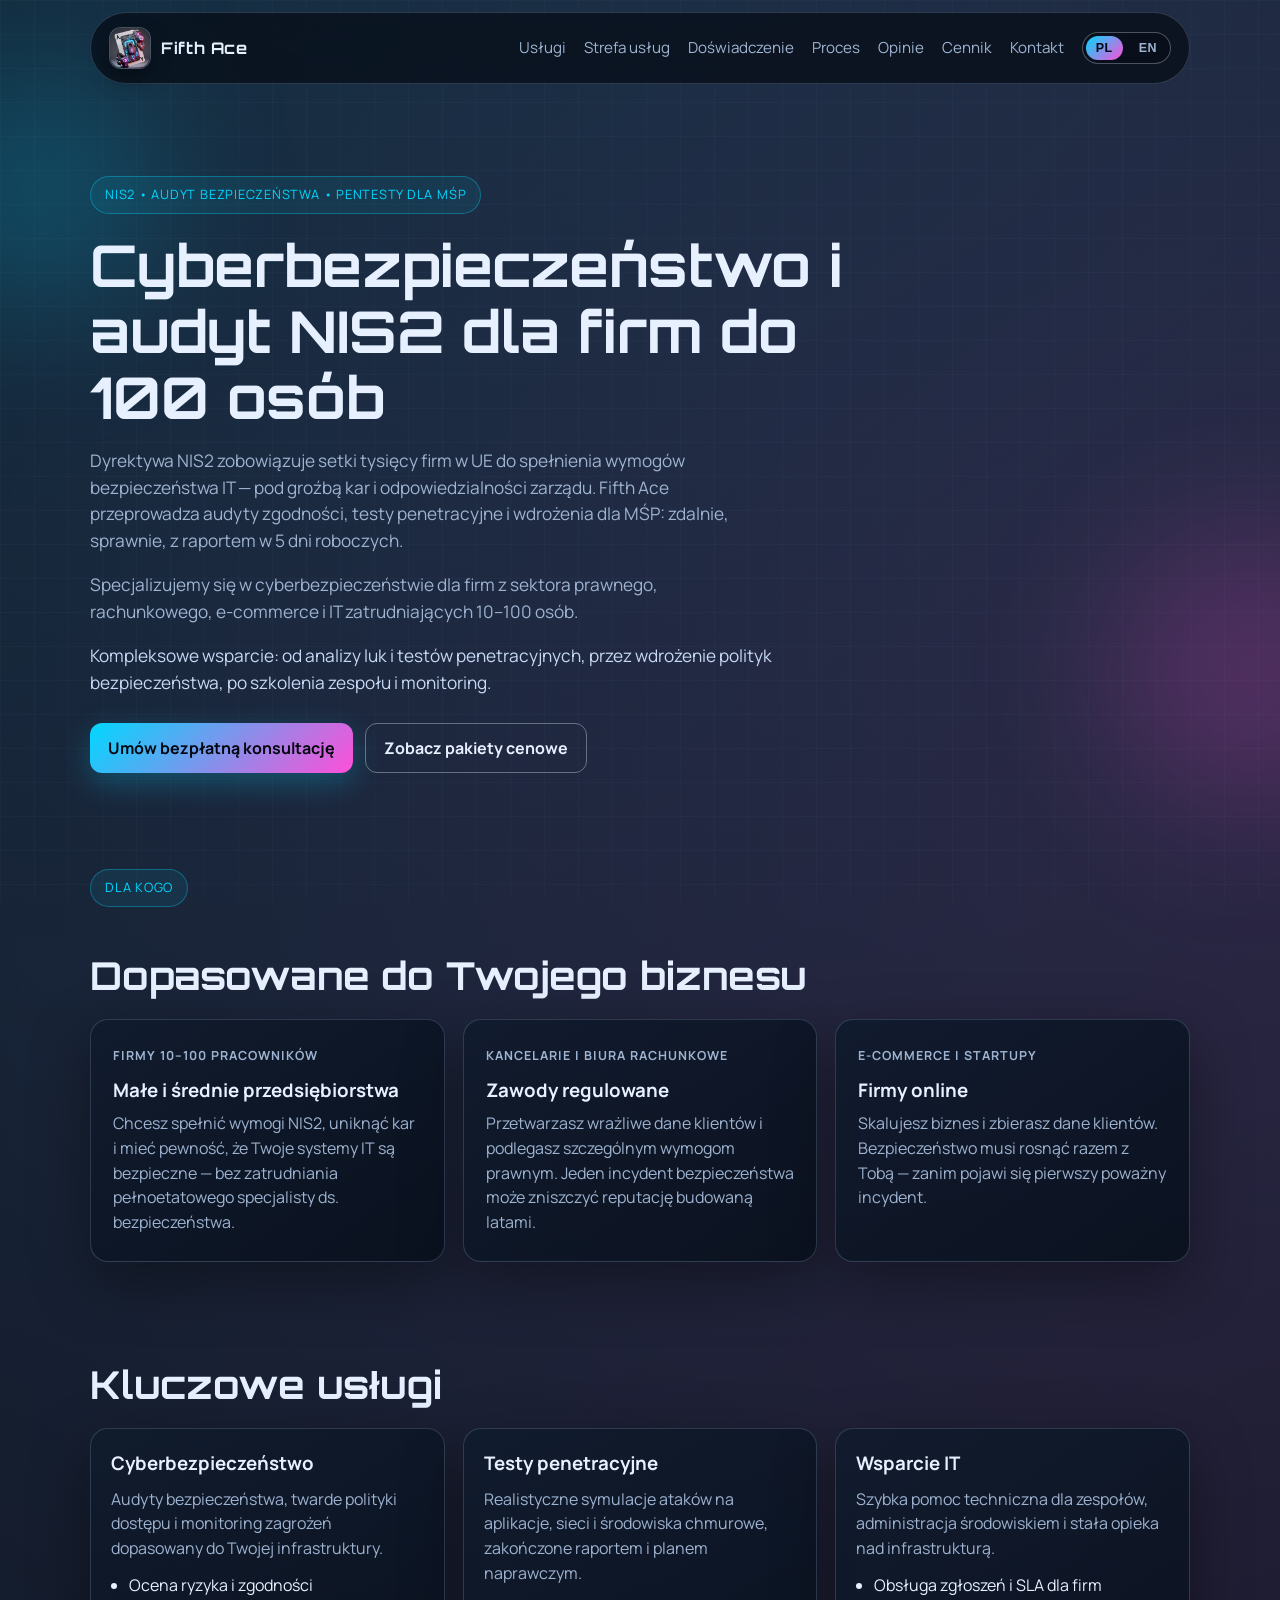
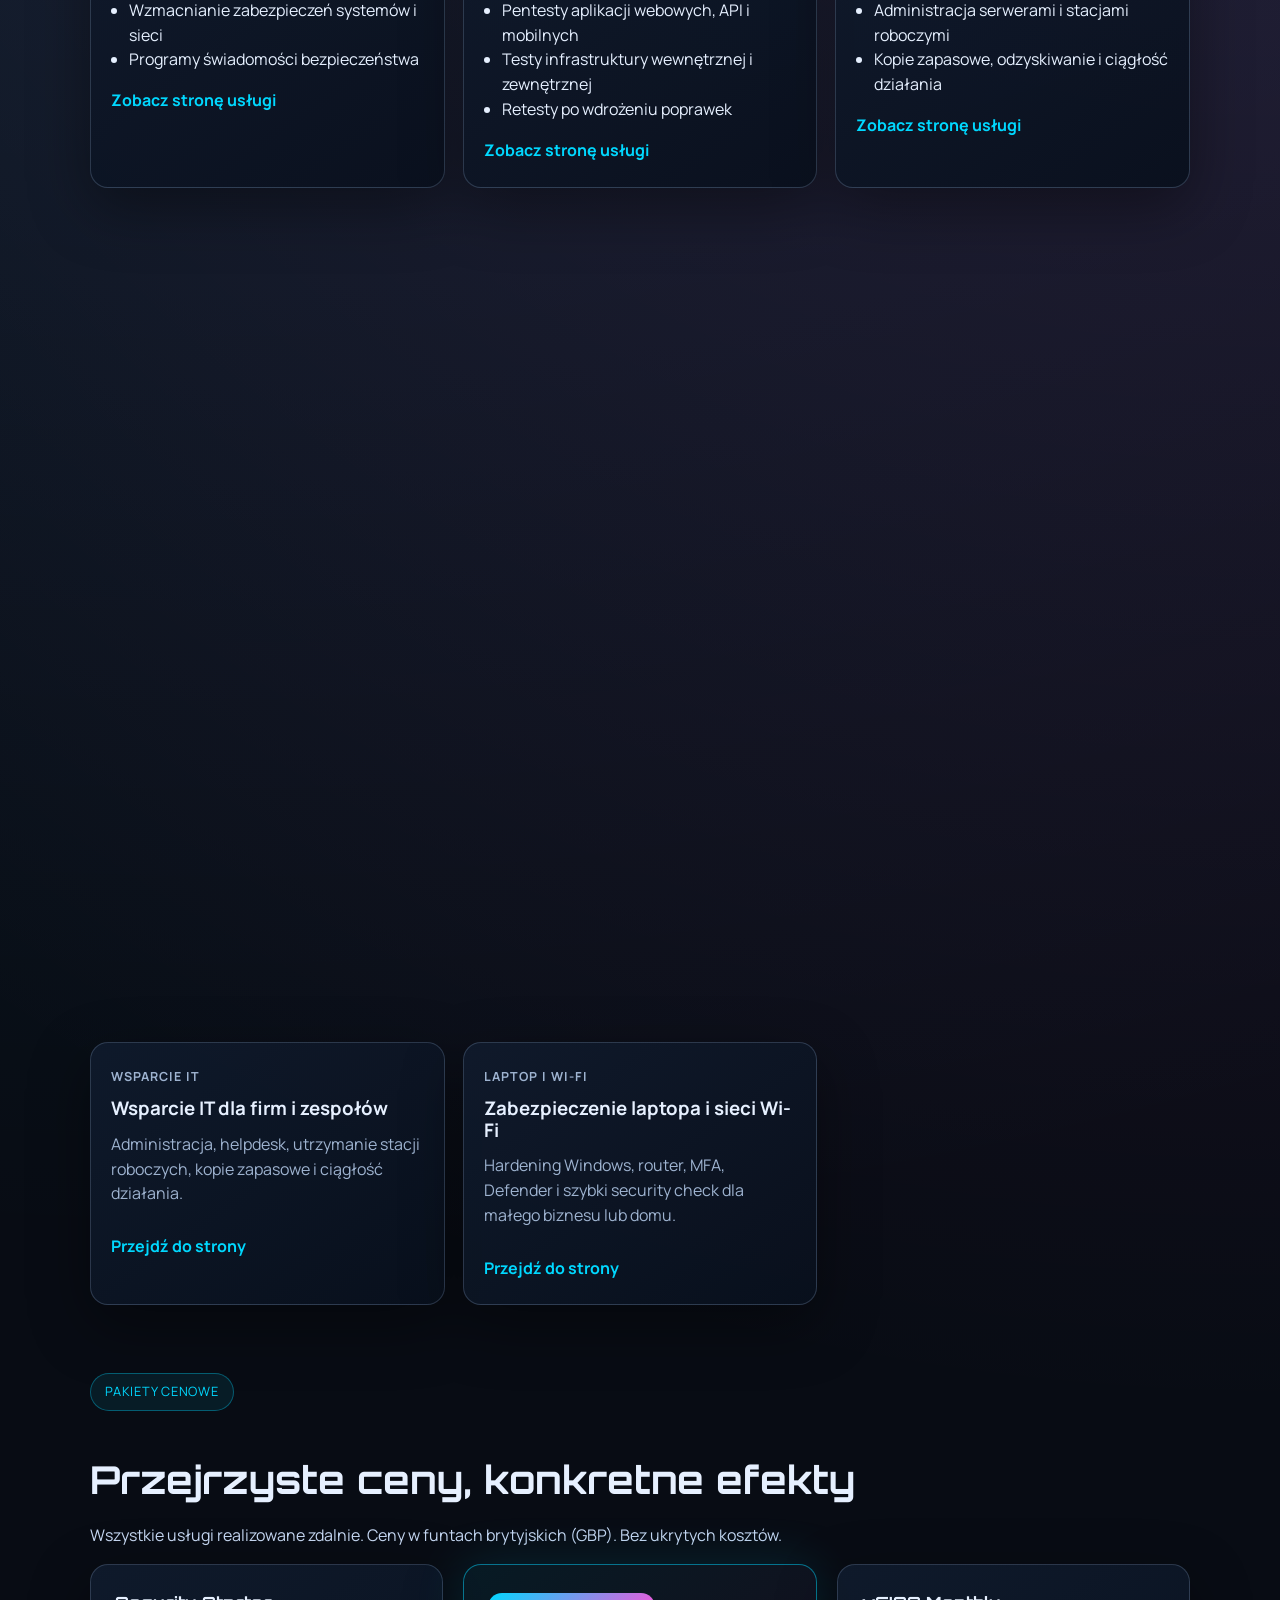
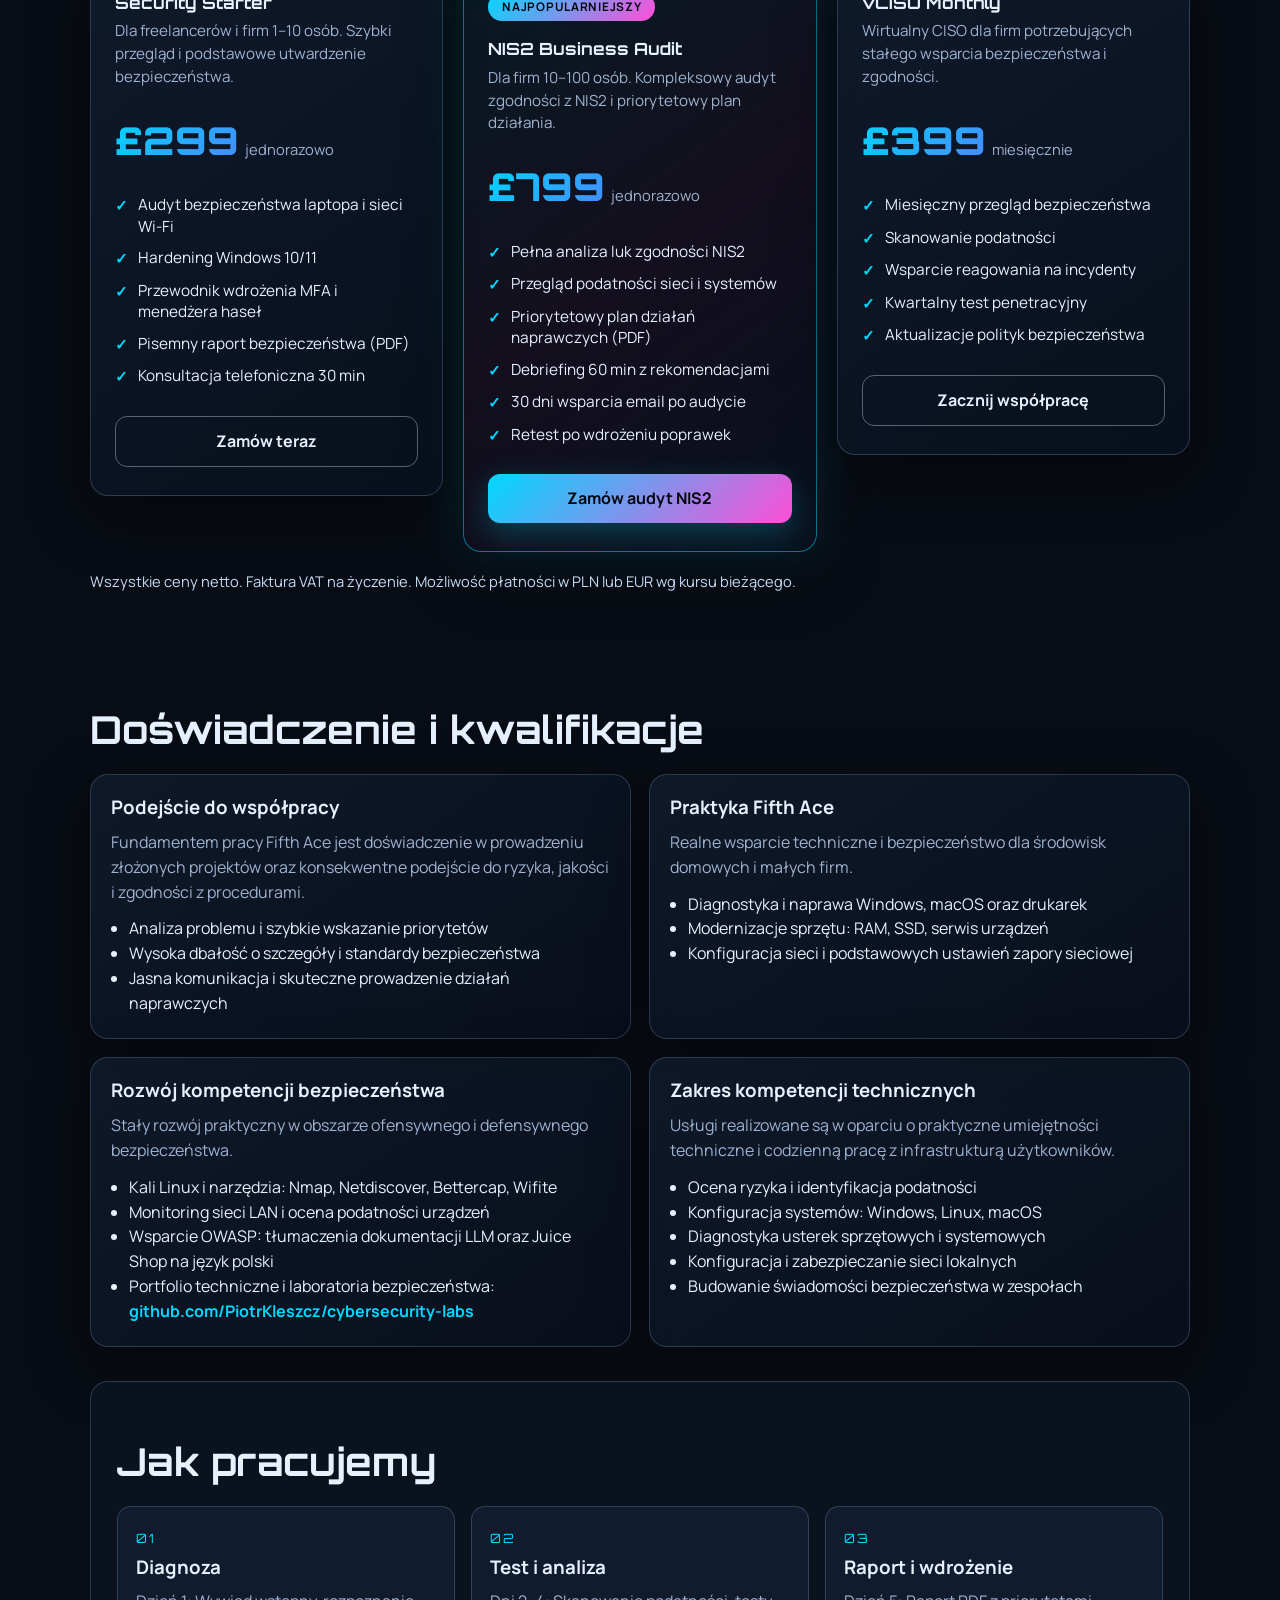
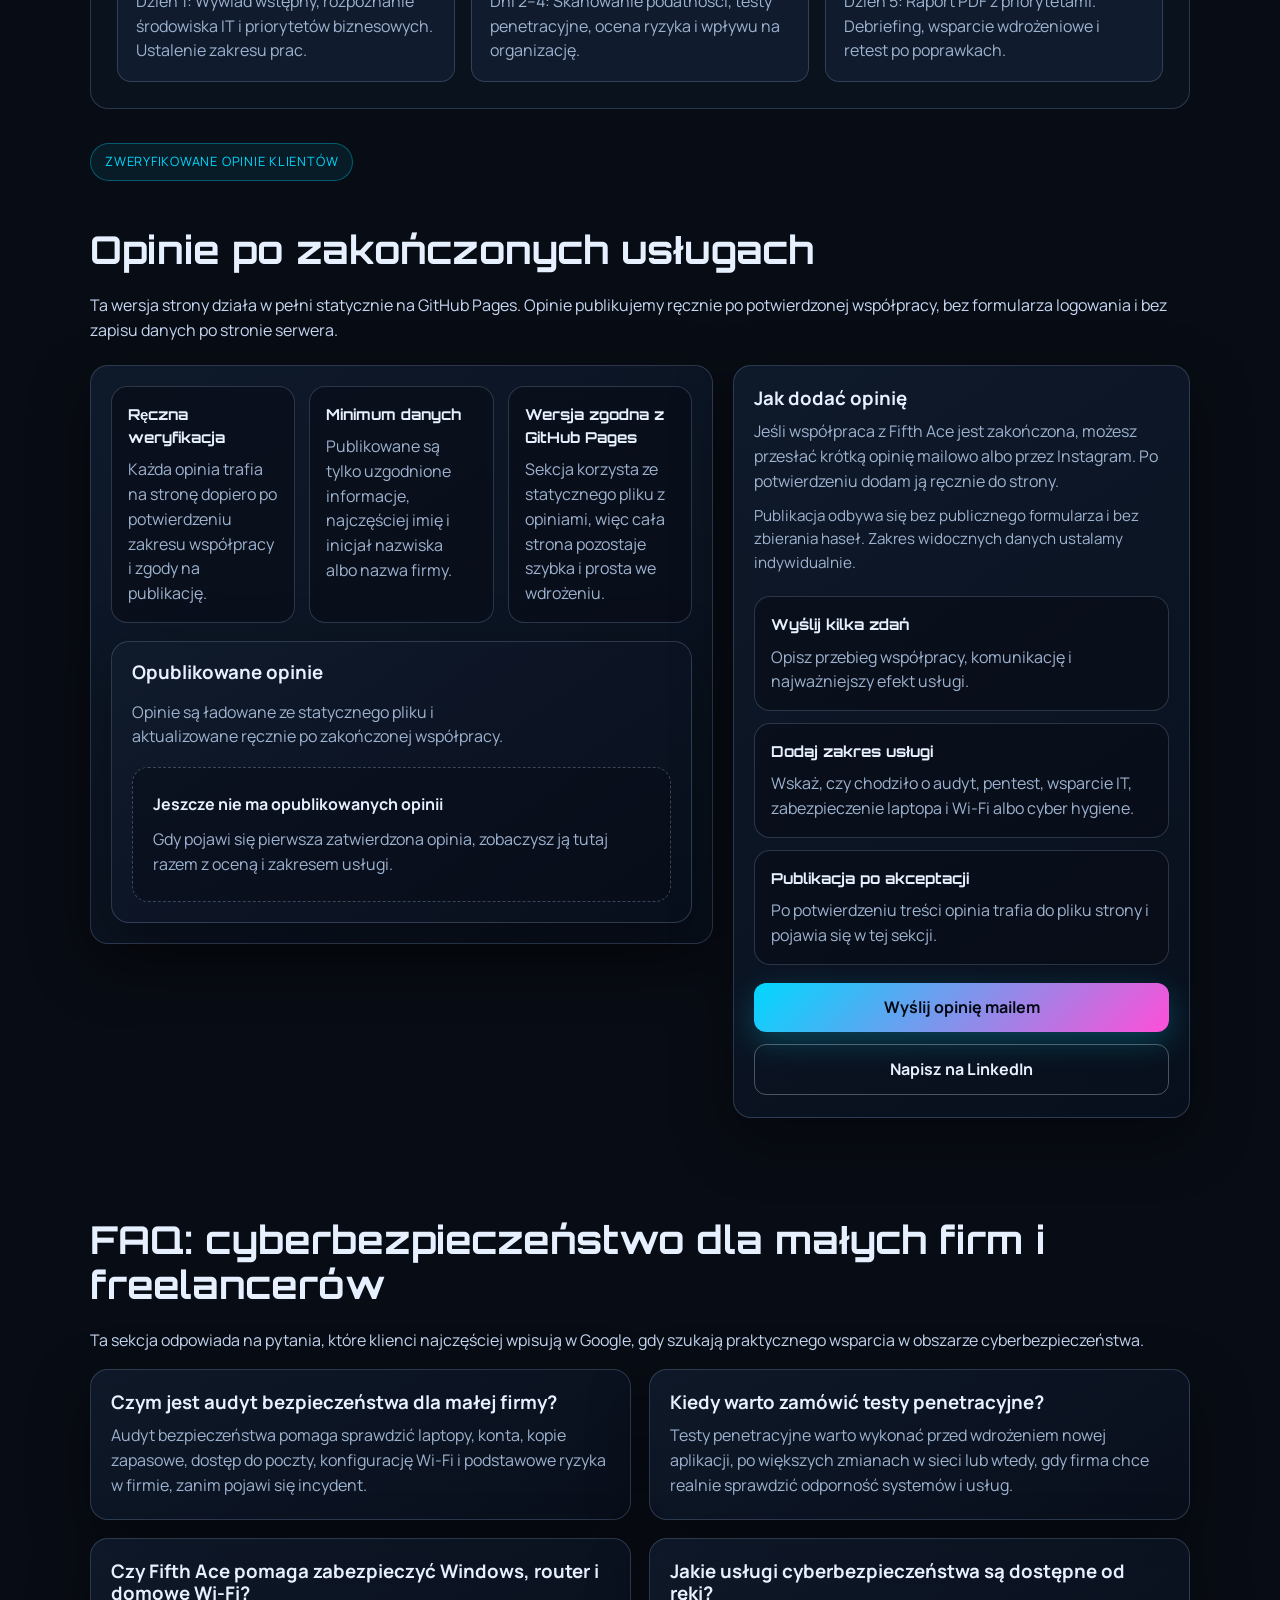
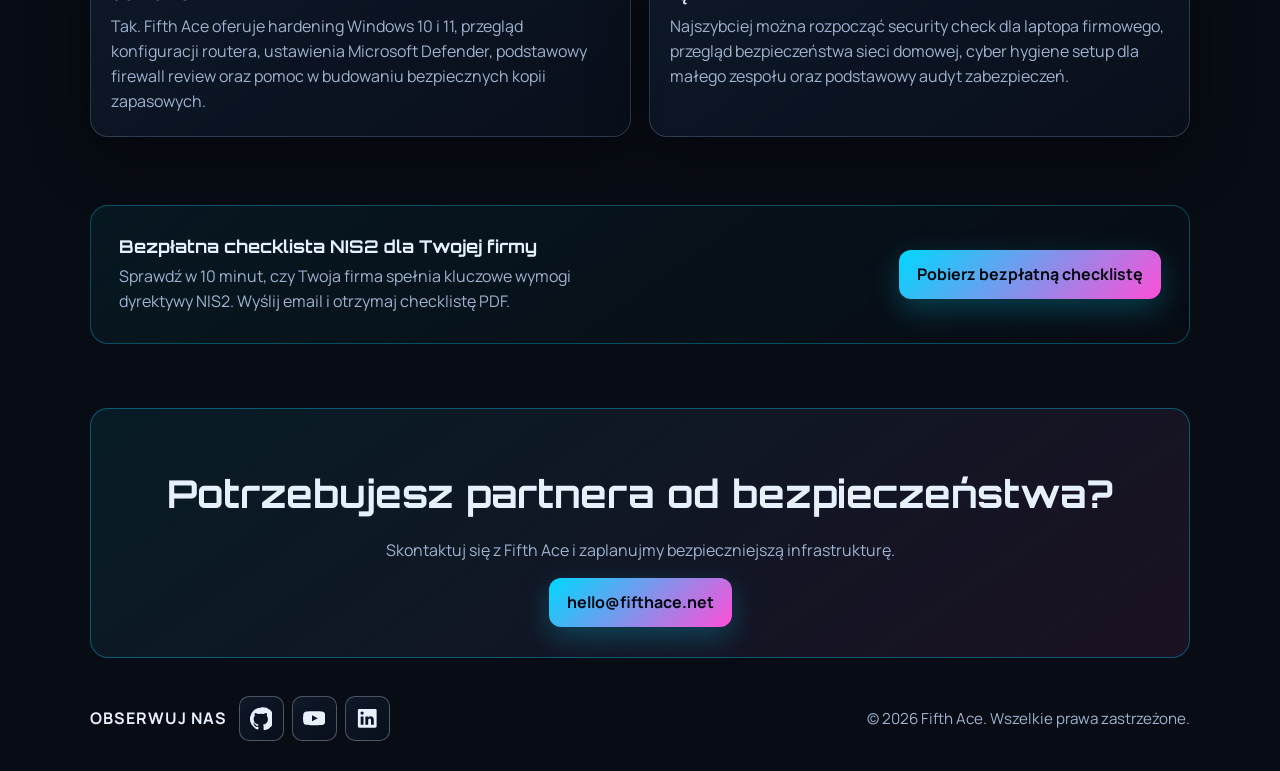
==== commit 256f8da1: "Remove www from all site URLs except external services" ====
--- a/index.html
+++ b/index.html
@@ -13,7 +13,7 @@
       content="TnxK2XMeoJp072xwvIErYPmK6IooD24LVJL1-D4aj3o"
     />
     <meta name="robots" content="index,follow,max-image-preview:large" />
-    <link rel="canonical" href="https://www.fifthace.net/" />
+    <link rel="canonical" href="https://fifthace.net/" />
     <link rel="icon" href="logo.jpeg" type="image/jpeg" />
     <meta
       property="og:title"
@@ -24,10 +24,10 @@
       content="Cyberbezpieczeństwo, pentesty, audyty bezpieczeństwa i wsparcie IT dla małych firm, freelancerów oraz środowisk domowych."
     />
     <meta property="og:type" content="website" />
-    <meta property="og:url" content="https://www.fifthace.net/" />
+    <meta property="og:url" content="https://fifthace.net/" />
     <meta
       property="og:image"
-      content="https://www.fifthace.net/logo.jpeg"
+      content="https://fifthace.net/logo.jpeg"
     />
     <meta name="twitter:card" content="summary_large_image" />
     <meta
@@ -40,7 +40,7 @@
     />
     <meta
       name="twitter:image"
-      content="https://www.fifthace.net/logo.jpeg"
+      content="https://fifthace.net/logo.jpeg"
     />
     <title id="pageTitle">Fifth Ace | Cyberbezpieczeństwo, Pentesty i Audyty</title>
     <link rel="preconnect" href="https://fonts.googleapis.com" />
@@ -55,8 +55,8 @@
         "@context": "https://schema.org",
         "@type": "ProfessionalService",
         "name": "Fifth Ace",
-        "url": "https://www.fifthace.net/",
-        "logo": "https://www.fifthace.net/logo.jpeg",
+        "url": "https://fifthace.net/",
+        "logo": "https://fifthace.net/logo.jpeg",
         "description": "Usługi z zakresu cyberbezpieczeństwa, audytów bezpieczeństwa, testów penetracyjnych i wsparcia IT dla małych firm, freelancerów oraz środowisk domowych.",
         "email": "hello@fifthace.net",
         "areaServed": "PL",
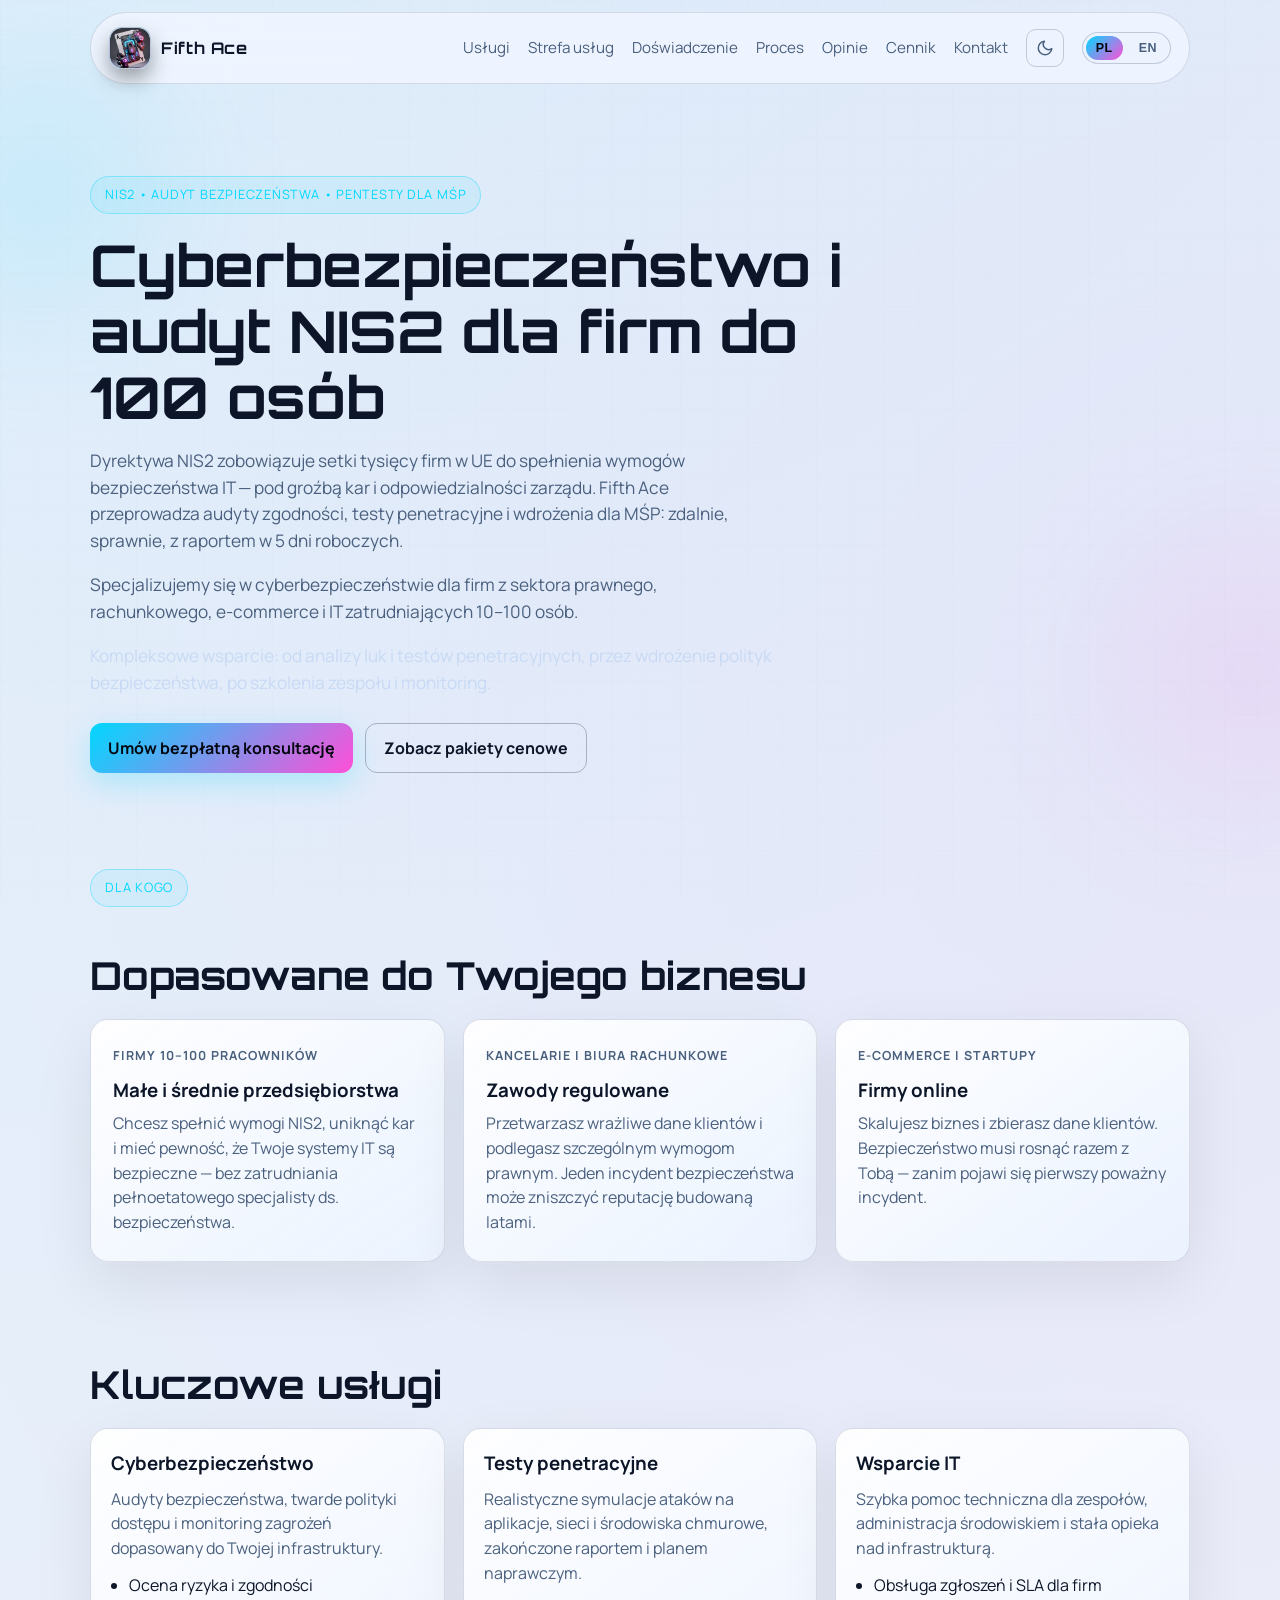
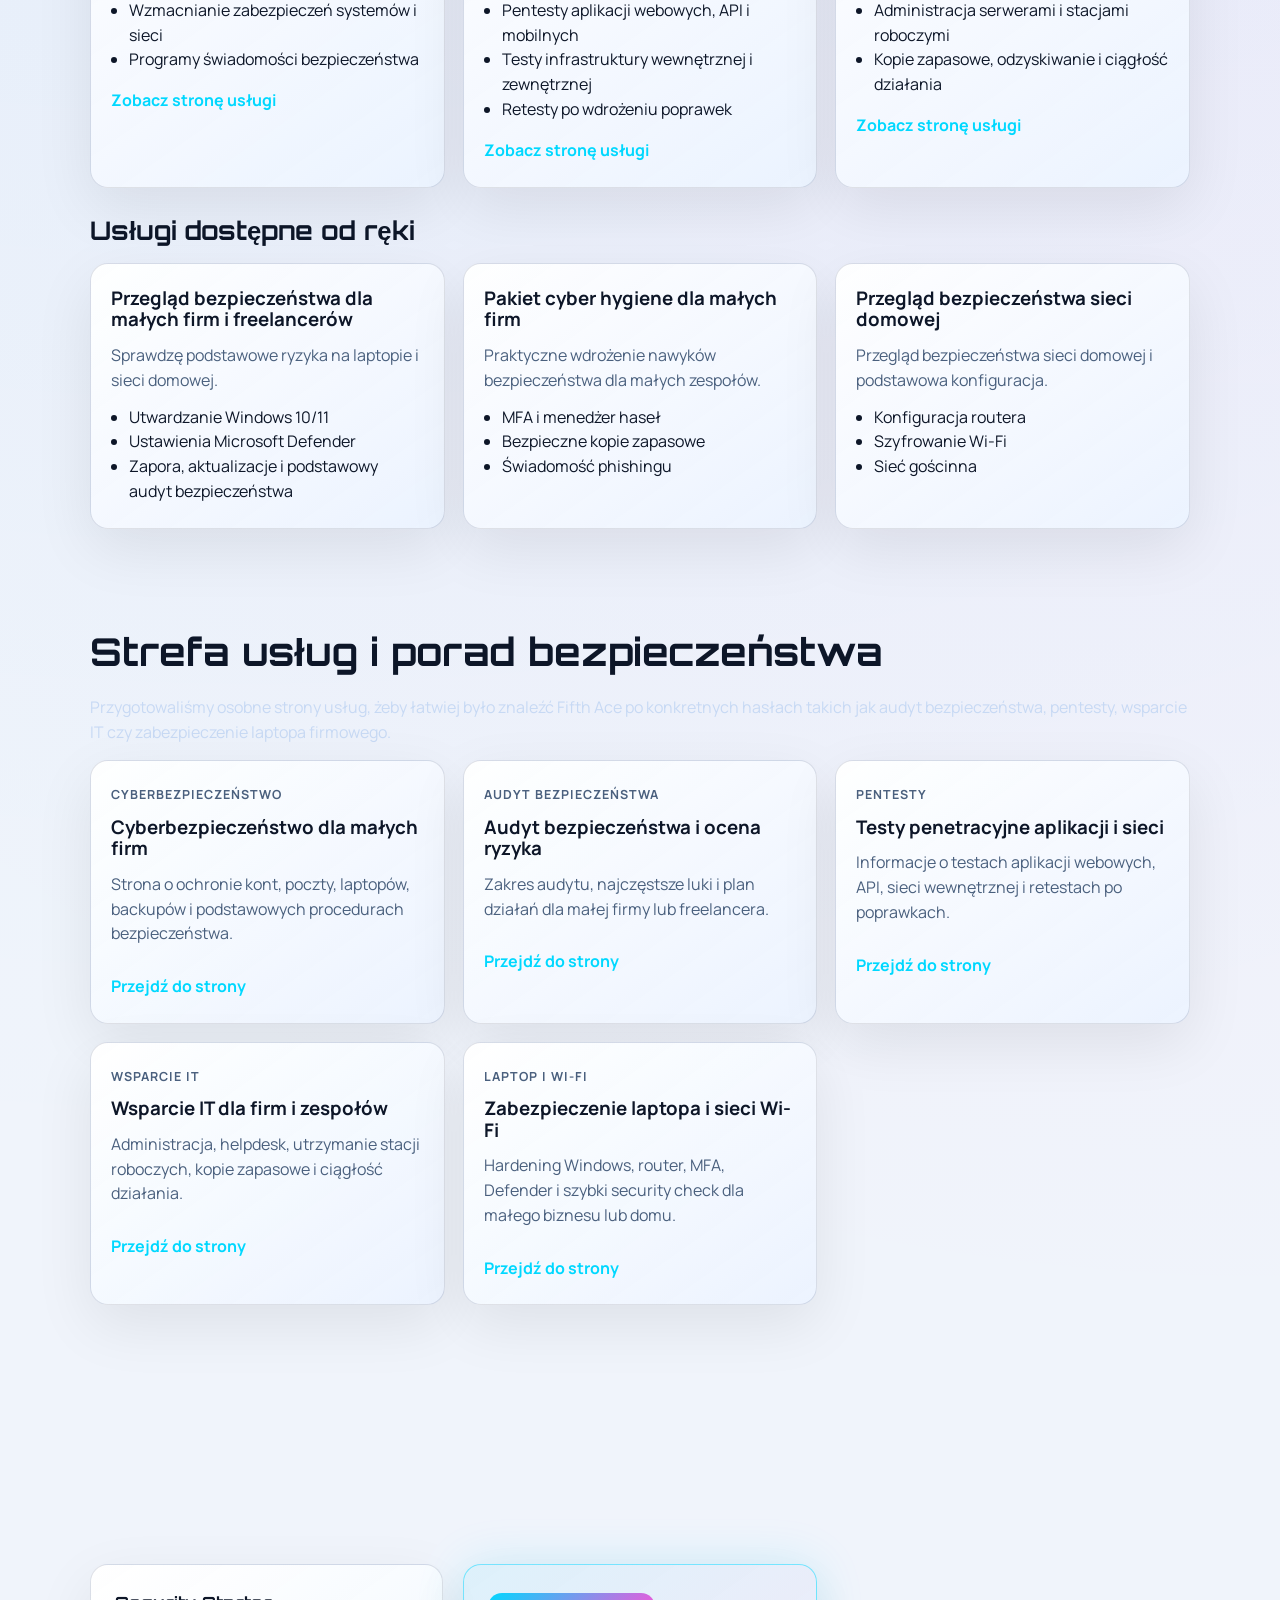
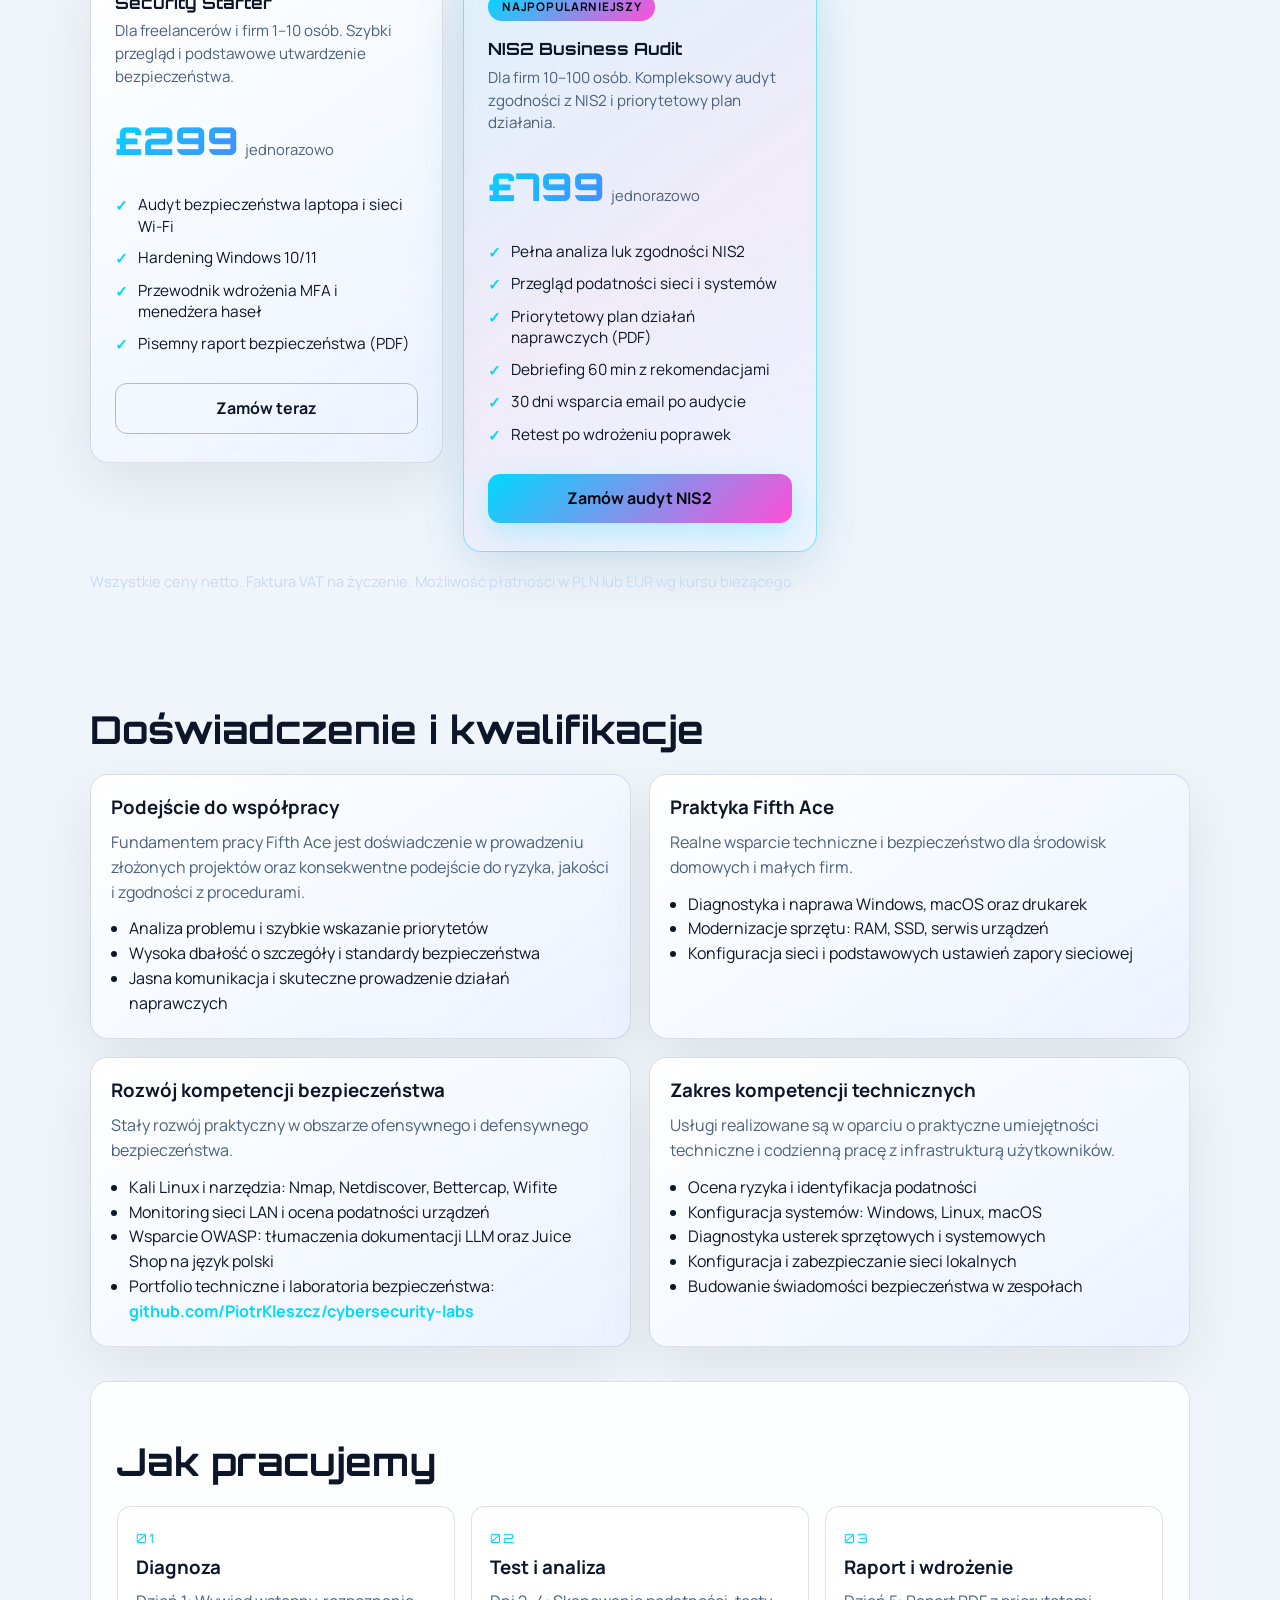
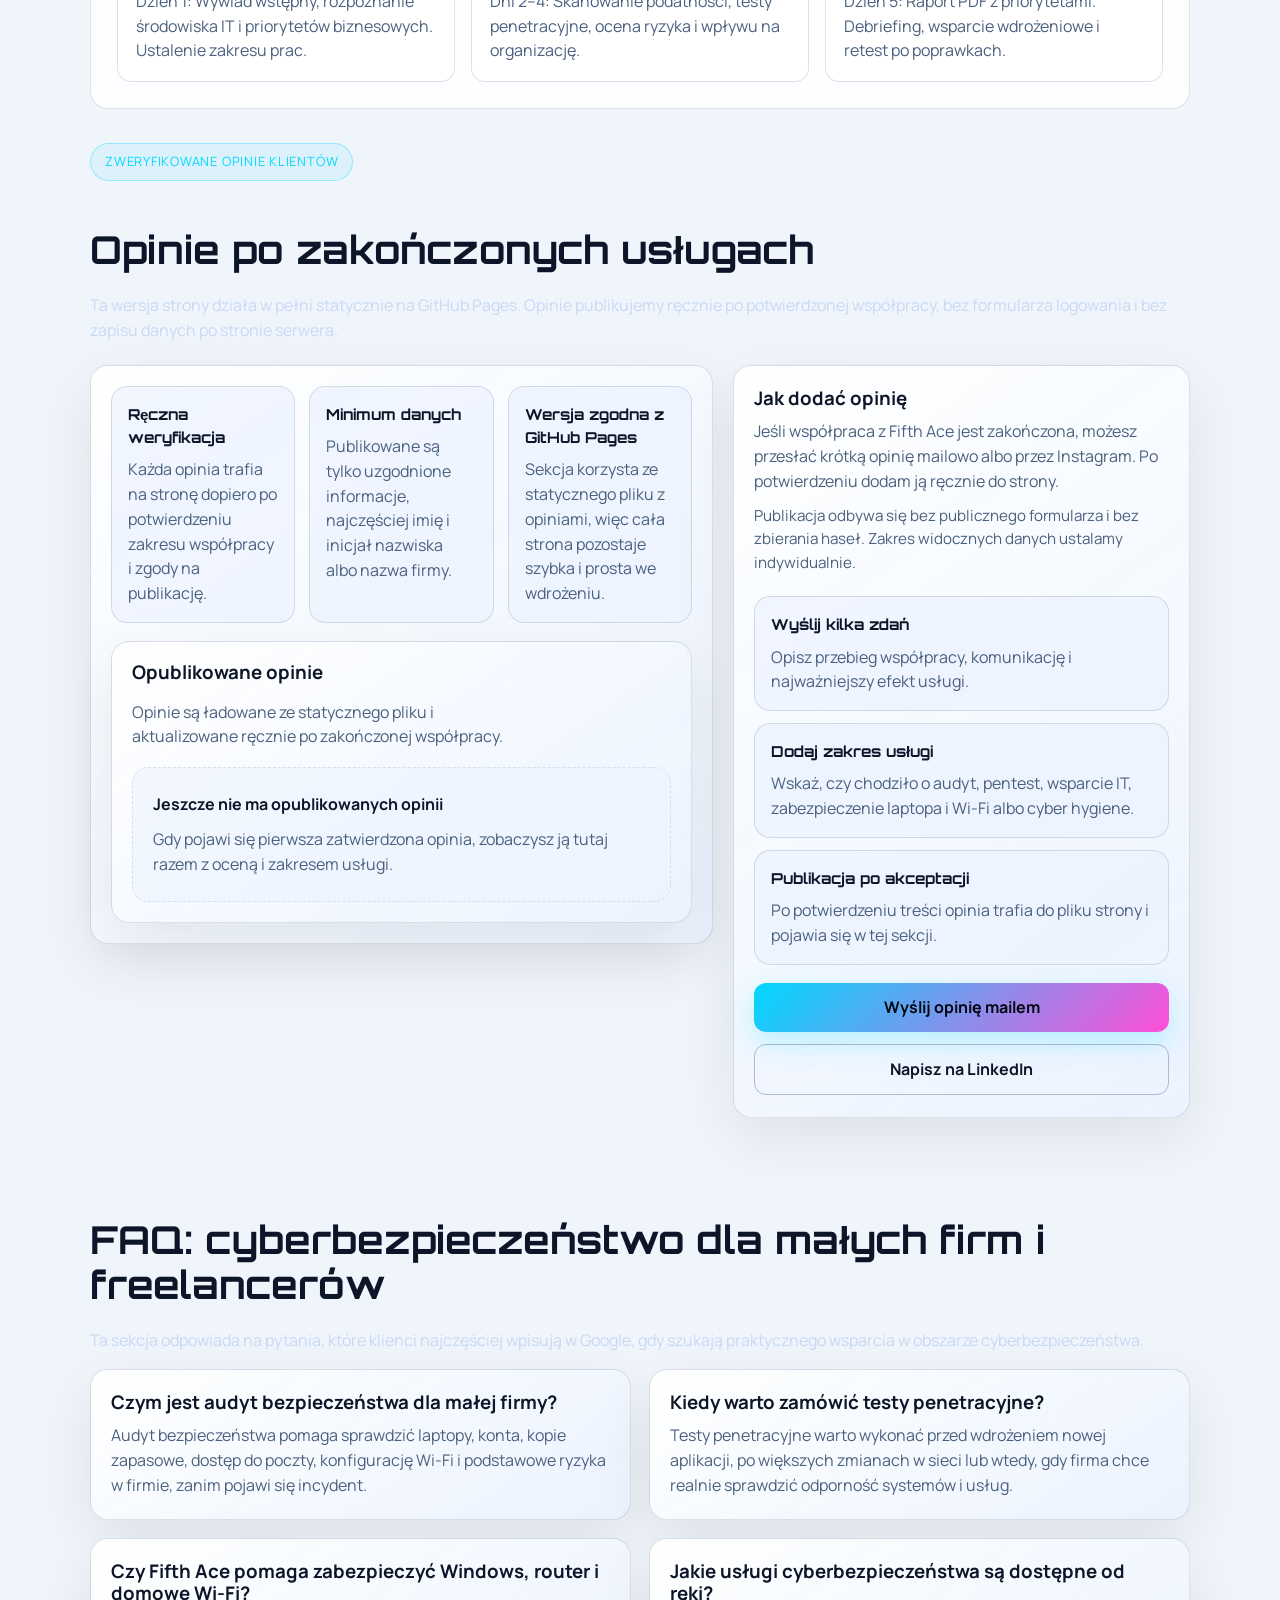
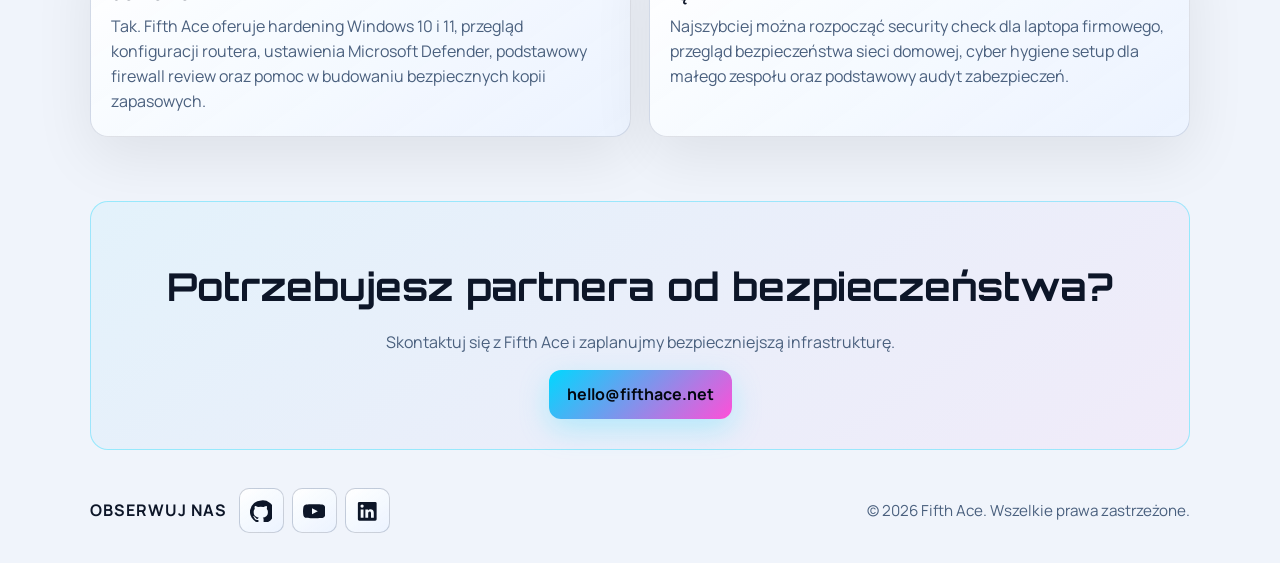
==== commit a36143a7: "remove lead magnet section and phone consultation references" ====
--- a/index.html
+++ b/index.html
@@ -14,6 +14,9 @@
     />
     <meta name="robots" content="index,follow,max-image-preview:large" />
     <link rel="canonical" href="https://fifthace.net/" />
+    <link rel="alternate" hreflang="pl" href="https://fifthace.net/" />
+    <link rel="alternate" hreflang="en" href="https://fifthace.net/en/" />
+    <link rel="alternate" hreflang="x-default" href="https://fifthace.net/" />
     <link rel="icon" href="logo.jpeg" type="image/jpeg" />
     <meta
       property="og:title"
@@ -399,7 +402,6 @@
               <li data-i18n="pricing.card1.li2">Hardening Windows 10/11</li>
               <li data-i18n="pricing.card1.li3">Przewodnik wdrożenia MFA i menedżera haseł</li>
               <li data-i18n="pricing.card1.li4">Pisemny raport bezpieczeństwa (PDF)</li>
-              <li data-i18n="pricing.card1.li5">Konsultacja telefoniczna 30 min</li>
             </ul>
             <a class="btn btn-outline" href="#kontakt" data-i18n="pricing.card1.cta">Zamów teraz</a>
           </article>
@@ -704,15 +706,6 @@
         </div>
       </section>
 
-      <section class="section container">
-        <div class="lead-magnet reveal">
-          <div class="lead-magnet-text">
-            <h3 data-i18n="leadMagnet.title">Bezpłatna checklista NIS2 dla Twojej firmy</h3>
-            <p data-i18n="leadMagnet.desc">Sprawdź w 10 minut, czy Twoja firma spełnia kluczowe wymogi dyrektywy NIS2. Wyślij email i otrzymaj checklistę PDF.</p>
-          </div>
-          <a class="btn btn-primary" href="mailto:hello@fifthace.net?subject=NIS2%20Checklist" data-i18n="leadMagnet.cta">Pobierz bezpłatną checklistę</a>
-        </div>
-      </section>
 
       <section id="kontakt" class="section container cta reveal">
         <h2 data-i18n="contact.title">Potrzebujesz partnera od bezpieczeństwa?</h2>
--- a/styles.css
+++ b/styles.css
@@ -1348,10 +1348,194 @@
   max-width: 52ch;
 }
 
+/* ===== Theme toggle button ===== */
+.theme-btn {
+  width: 38px;
+  height: 38px;
+  display: inline-flex;
+  align-items: center;
+  justify-content: center;
+  border: 1px solid rgba(230, 240, 255, 0.30);
+  border-radius: 10px;
+  background: transparent;
+  color: var(--muted);
+  cursor: pointer;
+  flex-shrink: 0;
+  transition: color 0.2s ease, border-color 0.2s ease, background 0.2s ease;
+}
+
+.theme-btn:hover {
+  color: var(--text);
+  border-color: rgba(0, 216, 255, 0.45);
+  background: rgba(0, 216, 255, 0.06);
+}
+
+.theme-btn:focus-visible {
+  outline: 2px solid rgba(0, 216, 255, 0.8);
+  outline-offset: 2px;
+}
+
+/* ===== Light mode ===== */
+html[data-theme="light"] {
+  --bg: #f0f4fb;
+  --panel: rgba(255, 255, 255, 0.85);
+  --panel-solid: #ffffff;
+  --text: #0d1628;
+  --muted: #4a607e;
+  --line: rgba(13, 30, 70, 0.13);
+  --shadow: 0 20px 60px rgba(0, 0, 0, 0.08);
+}
+
+html[data-theme="light"] body {
+  background: radial-gradient(circle at 20% -10%, rgba(0, 216, 255, 0.10), transparent 45%),
+    radial-gradient(circle at 100% 10%, rgba(255, 79, 216, 0.08), transparent 35%), var(--bg);
+}
+
+html[data-theme="light"] .bg-grid {
+  opacity: 0.06;
+}
+
+html[data-theme="light"] .orb-a {
+  background: rgba(0, 216, 255, 0.10);
+}
+
+html[data-theme="light"] .orb-b {
+  background: rgba(255, 79, 216, 0.08);
+}
+
+html[data-theme="light"] .topbar {
+  background: rgba(240, 246, 255, 0.90);
+}
+
+html[data-theme="light"] .card,
+html[data-theme="light"] .exp-card,
+html[data-theme="light"] .faq-item,
+html[data-theme="light"] .for-whom-card {
+  background: linear-gradient(145deg, rgba(255, 255, 255, 0.95), rgba(235, 243, 255, 0.90));
+}
+
+html[data-theme="light"] .pricing-card {
+  background: linear-gradient(145deg, rgba(255, 255, 255, 0.95), rgba(235, 243, 255, 0.90));
+}
+
+html[data-theme="light"] .pricing-card.is-featured {
+  background: linear-gradient(145deg, rgba(0, 216, 255, 0.08), rgba(255, 79, 216, 0.05), rgba(235, 243, 255, 0.95));
+}
+
+html[data-theme="light"] .process {
+  background: rgba(255, 255, 255, 0.85);
+}
+
+html[data-theme="light"] .step {
+  background: #ffffff;
+}
+
+html[data-theme="light"] .reviews-main,
+html[data-theme="light"] .client-portal,
+html[data-theme="light"] .reviews-panel {
+  background: linear-gradient(145deg, rgba(255, 255, 255, 0.95), rgba(235, 243, 255, 0.90));
+}
+
+html[data-theme="light"] .review-highlight,
+html[data-theme="light"] .portal-step {
+  background: rgba(235, 243, 255, 0.70);
+}
+
+html[data-theme="light"] .review-card {
+  background: rgba(243, 248, 255, 0.88);
+}
+
+html[data-theme="light"] .session-card {
+  background: rgba(235, 243, 255, 0.72);
+}
+
+html[data-theme="light"] .portal-tab {
+  border-color: rgba(13, 30, 70, 0.18);
+  background: rgba(255, 255, 255, 0.70);
+  color: var(--muted);
+}
+
+html[data-theme="light"] .lang-switch {
+  background: rgba(235, 243, 255, 0.88);
+  border-color: rgba(13, 30, 70, 0.20);
+}
+
+html[data-theme="light"] .theme-btn {
+  border-color: rgba(13, 30, 70, 0.20);
+}
+
+html[data-theme="light"] .form-field input,
+html[data-theme="light"] .form-field select,
+html[data-theme="light"] .form-field textarea {
+  background: rgba(255, 255, 255, 0.92);
+  border-color: rgba(13, 30, 70, 0.18);
+  color: var(--text);
+}
+
+html[data-theme="light"] .service-panel,
+html[data-theme="light"] .service-sidebar,
+html[data-theme="light"] .service-list,
+html[data-theme="light"] .service-related {
+  background: linear-gradient(145deg, rgba(255, 255, 255, 0.95), rgba(235, 243, 255, 0.90));
+}
+
+html[data-theme="light"] .service-steps div,
+html[data-theme="light"] .service-highlight .mini-card {
+  background: rgba(235, 243, 255, 0.70);
+}
+
+html[data-theme="light"] .related-link {
+  background: rgba(235, 243, 255, 0.72);
+  color: var(--text);
+}
+
+html[data-theme="light"] .reviews-empty {
+  background: rgba(235, 243, 255, 0.52);
+}
+
+html[data-theme="light"] .lead-magnet {
+  background: linear-gradient(145deg, rgba(0, 216, 255, 0.06), rgba(235, 243, 255, 0.95));
+}
+
+html[data-theme="light"] .cta {
+  background: linear-gradient(145deg, rgba(0, 216, 255, 0.05), rgba(255, 79, 216, 0.05));
+}
+
+html[data-theme="light"] .social-link {
+  background: linear-gradient(145deg, rgba(255, 255, 255, 0.95), rgba(235, 243, 255, 0.90));
+  border-color: rgba(13, 30, 70, 0.20);
+}
+
+html[data-theme="light"] .btn-outline {
+  border-color: rgba(13, 30, 70, 0.28);
+  color: var(--text);
+}
+
+html[data-theme="light"] .btn-secondary {
+  border-color: rgba(13, 30, 70, 0.28);
+  color: var(--text);
+}
+
+html[data-theme="light"] .brand-mark {
+  background: linear-gradient(140deg, rgba(235, 243, 255, 0.95), rgba(210, 228, 255, 0.95));
+  border-color: rgba(13, 30, 70, 0.20);
+}
+
+/* Smooth theme transition for always-visible elements */
+body,
+.topbar,
+.social-link,
+.form-field input,
+.form-field select,
+.form-field textarea {
+  transition: background 0.25s ease, border-color 0.25s ease, color 0.25s ease, box-shadow 0.25s ease;
+}
+
 .reveal {
   opacity: 0;
   transform: translateY(16px);
-  transition: opacity 0.55s ease, transform 0.55s ease;
+  transition: opacity 0.55s ease, transform 0.55s ease,
+    background 0.25s ease, border-color 0.25s ease, color 0.25s ease, box-shadow 0.25s ease;
 }
 
 .reveal.visible {
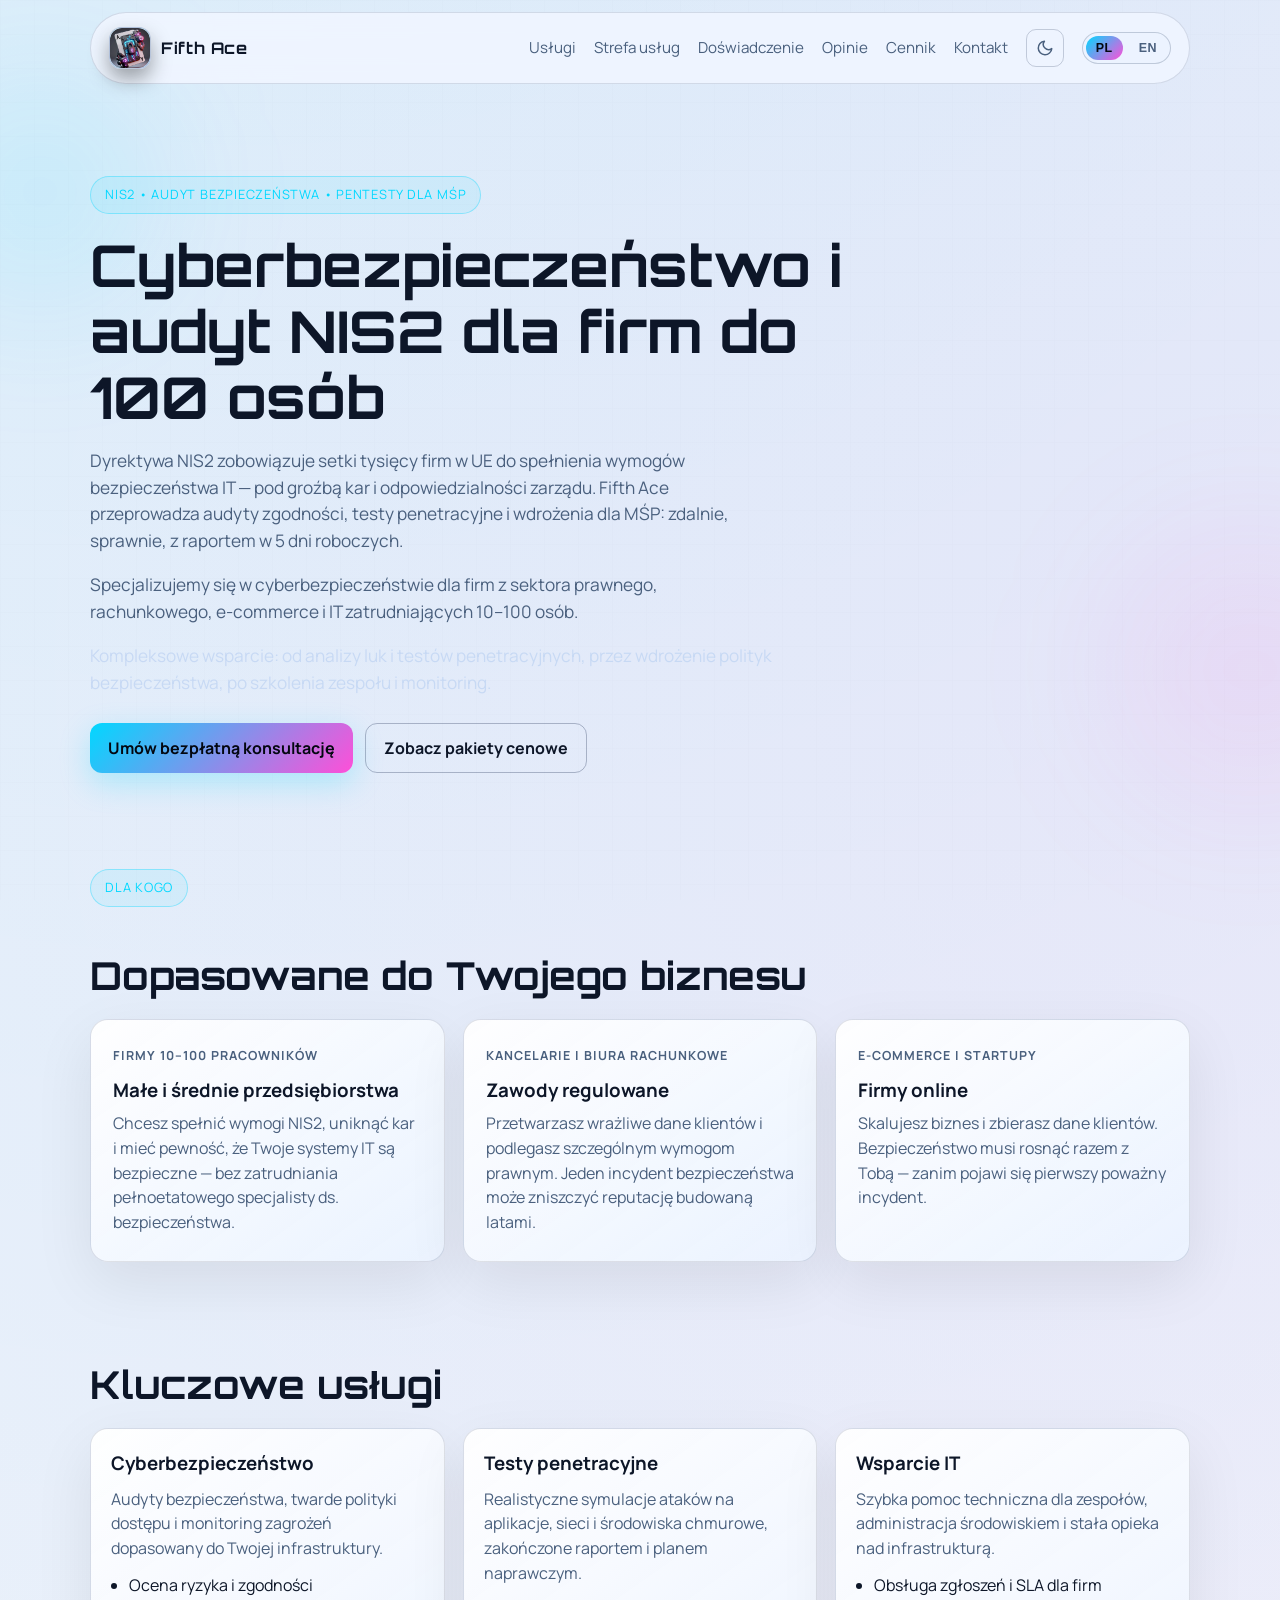
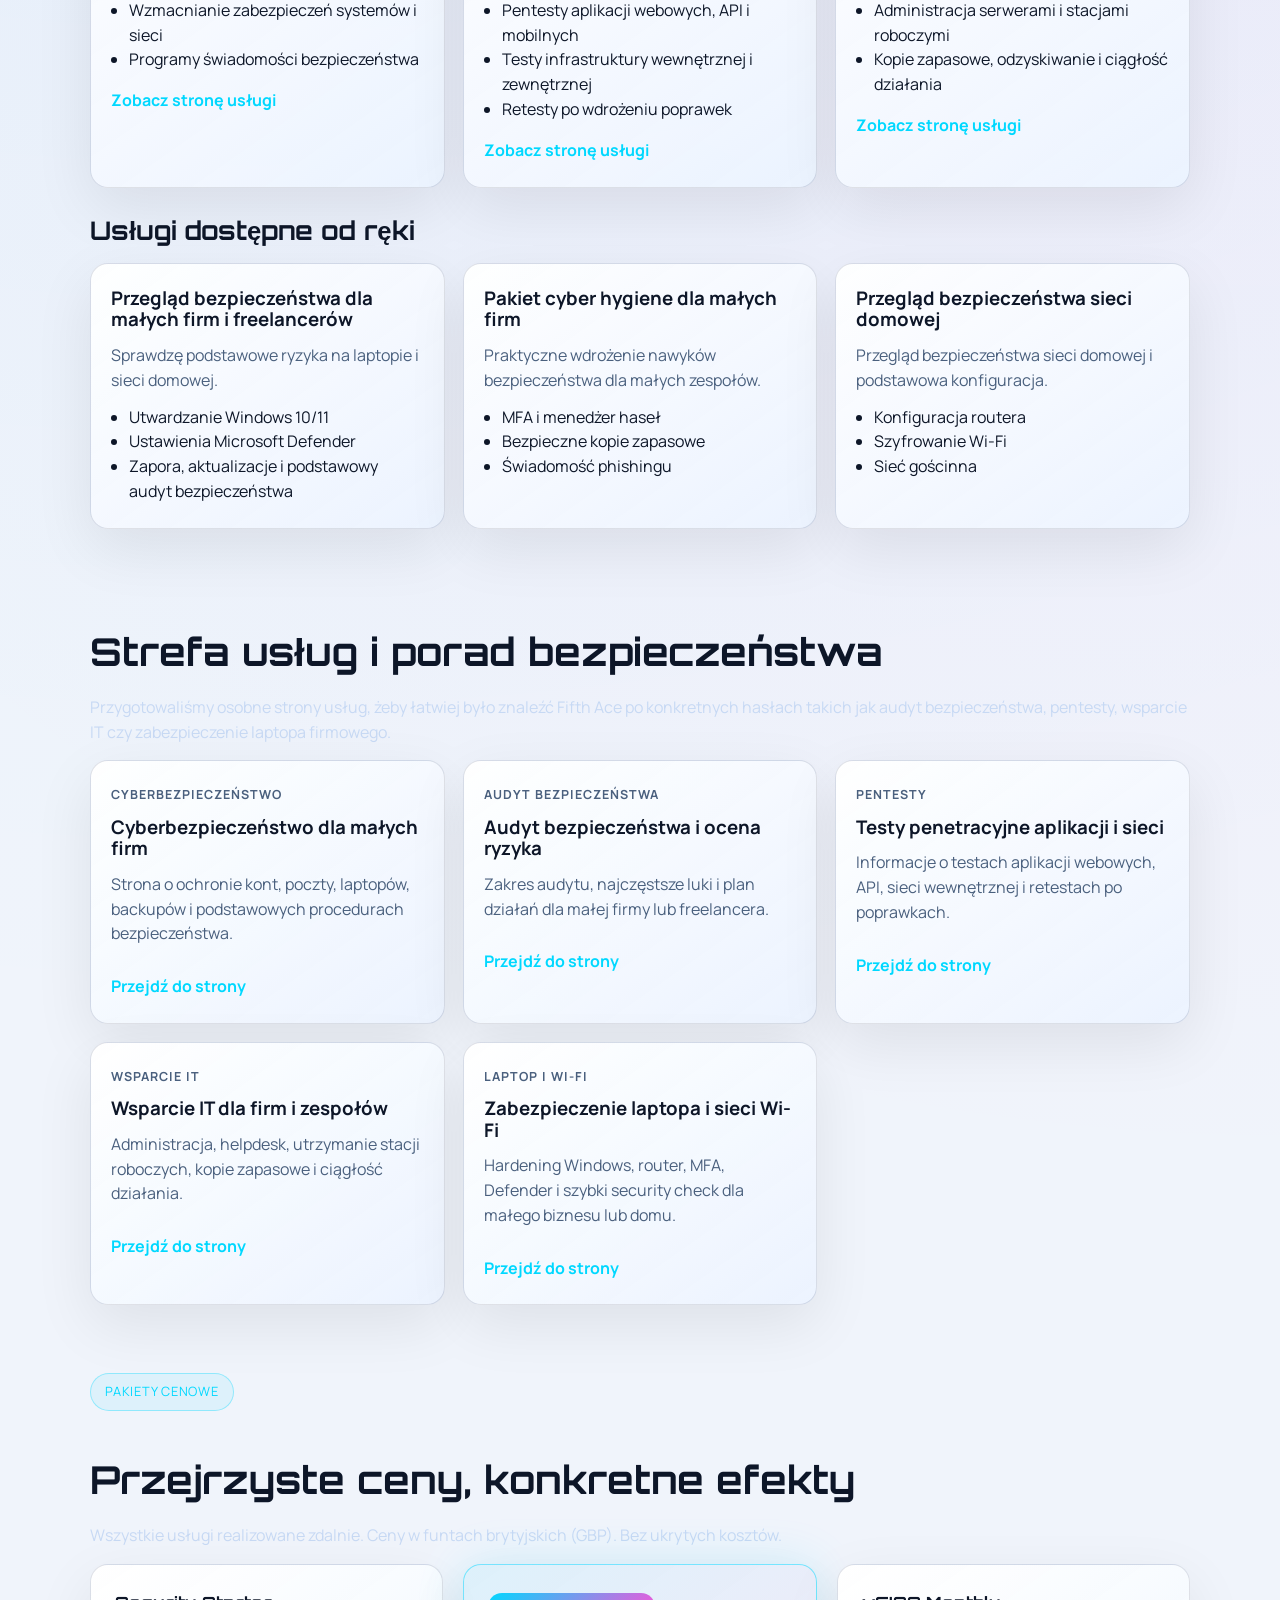
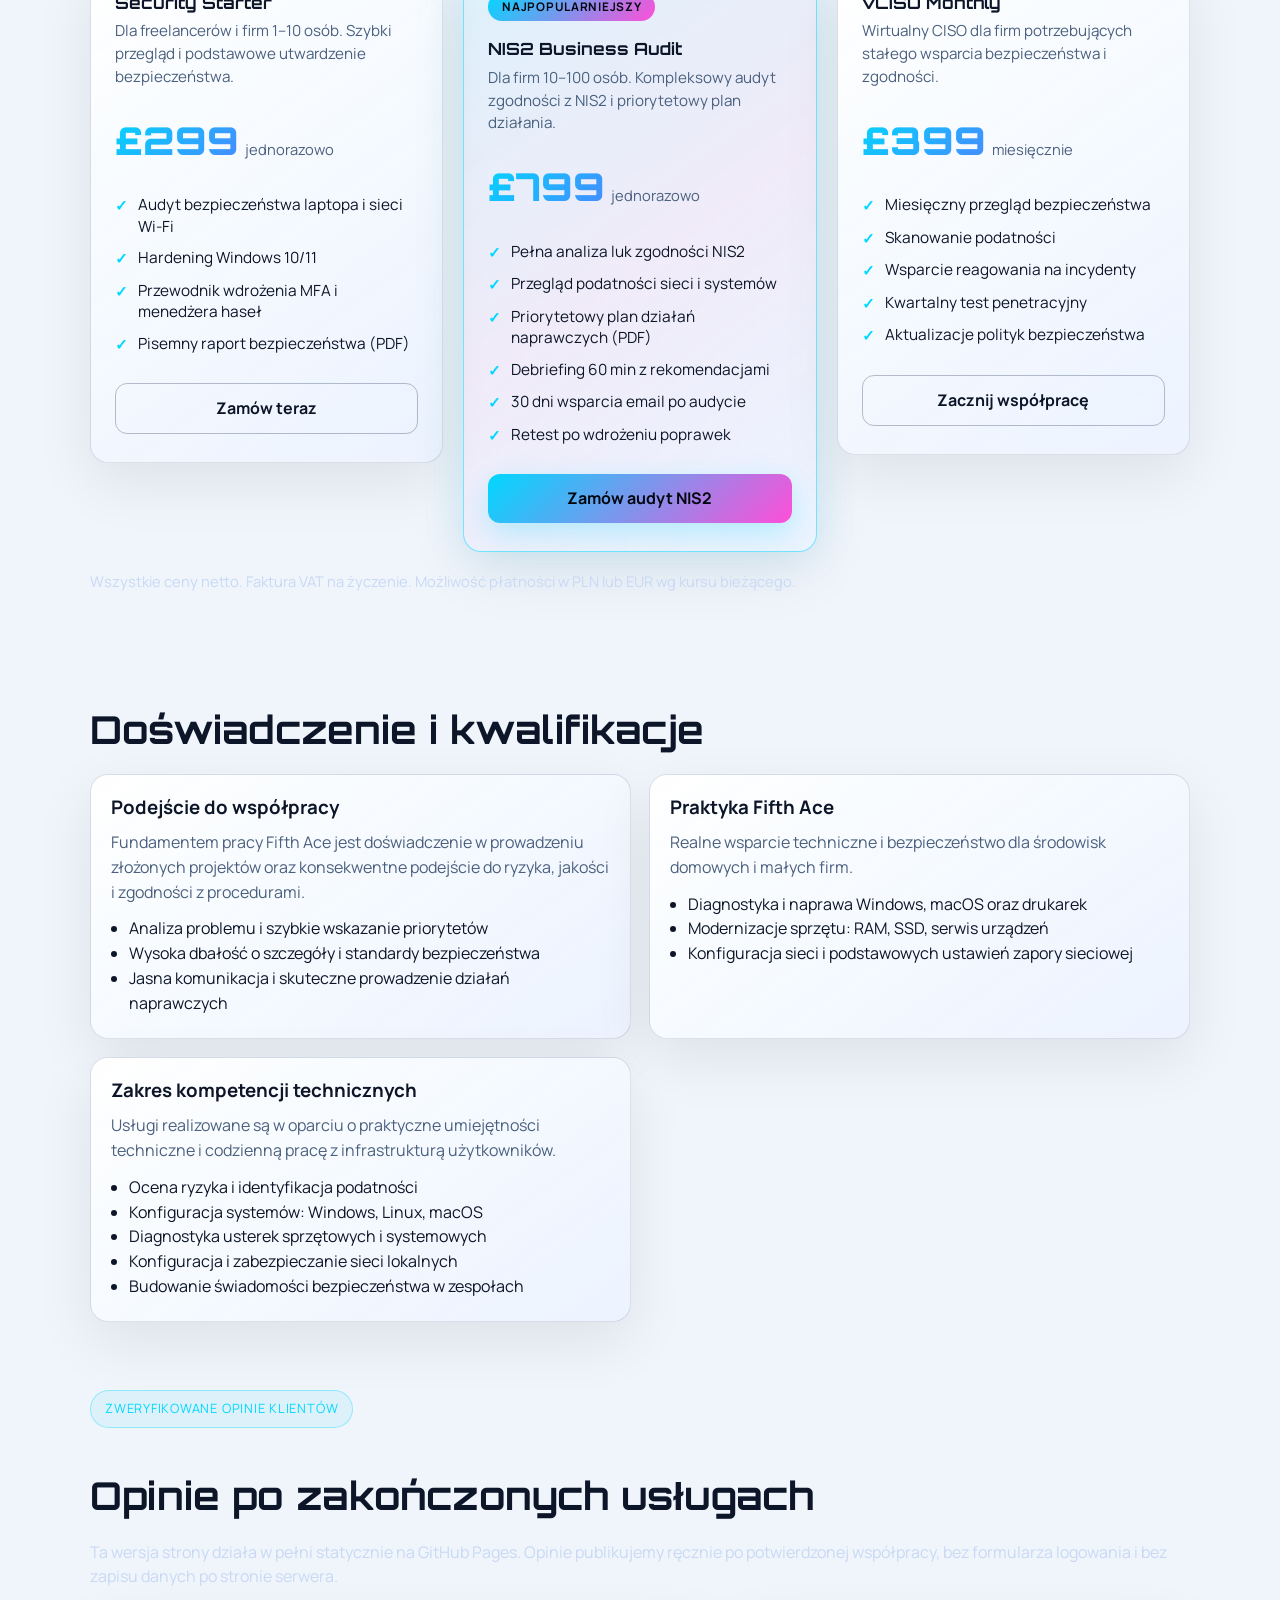
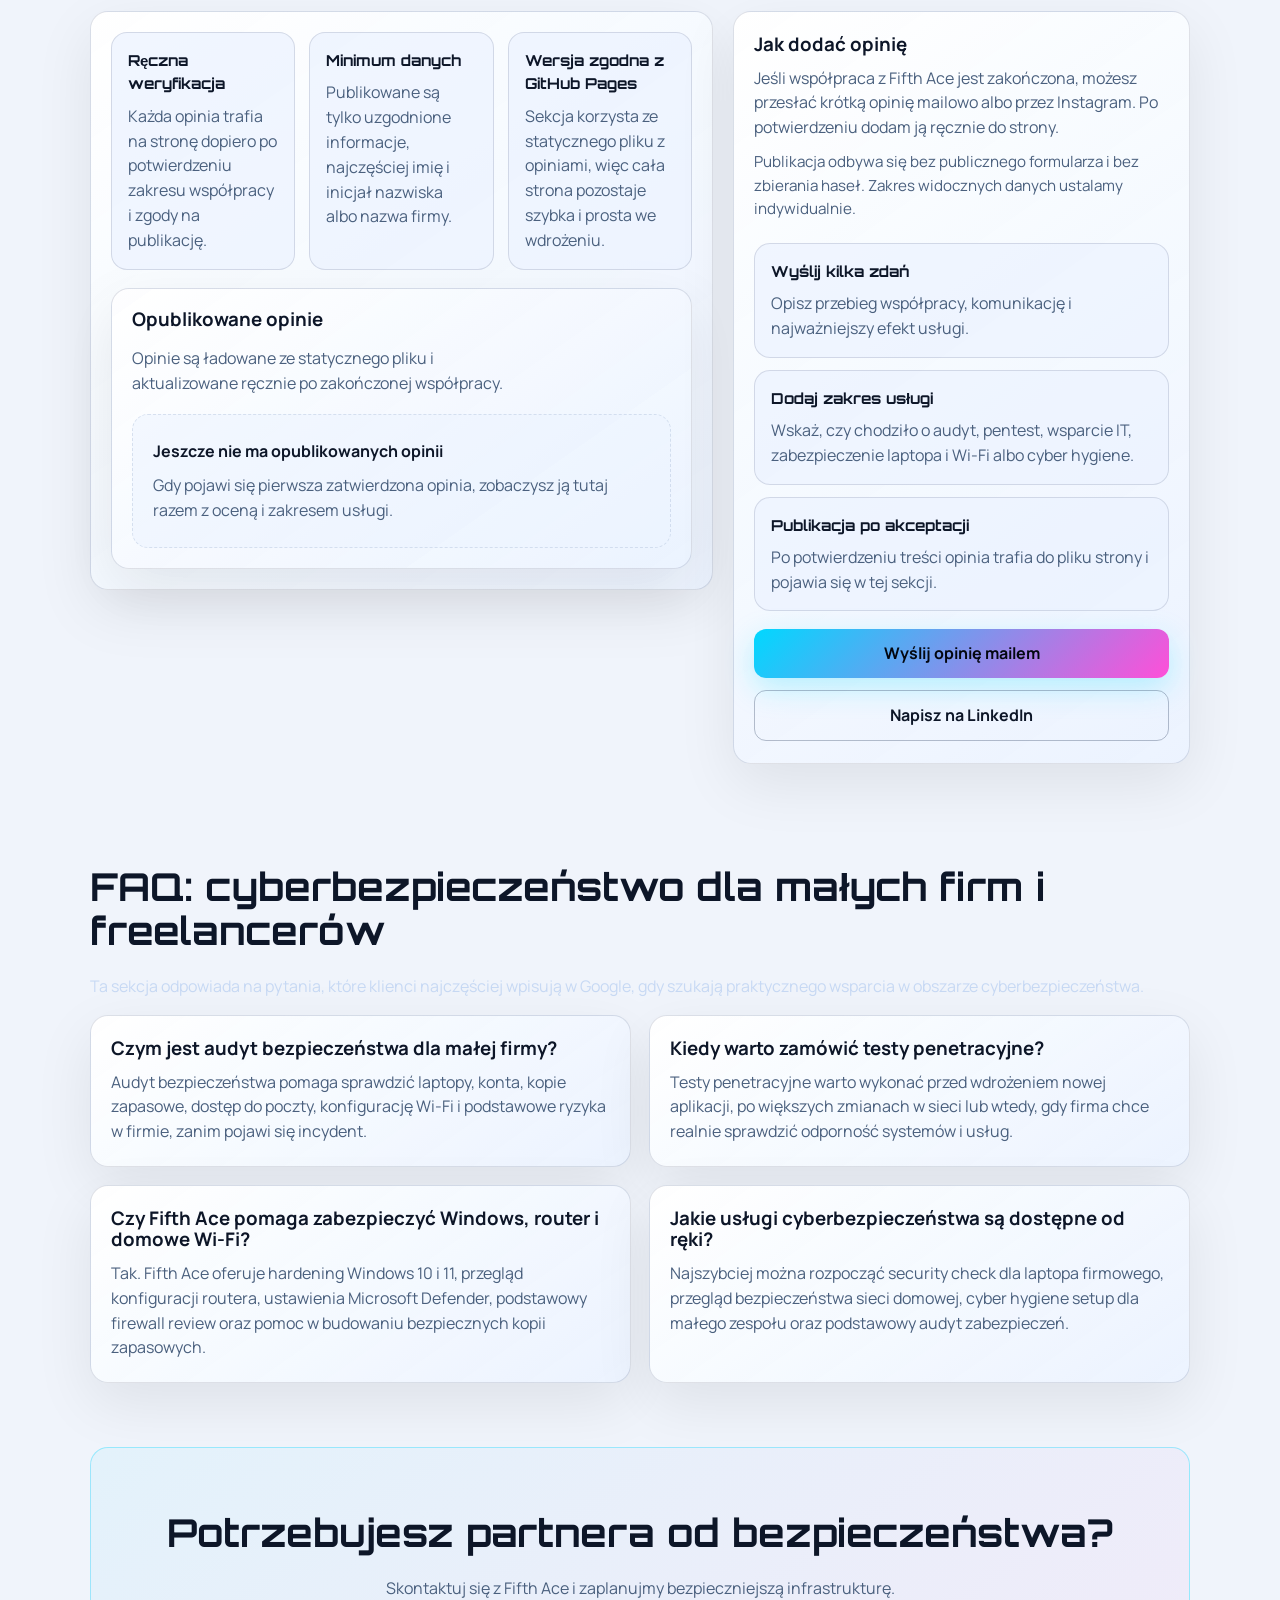
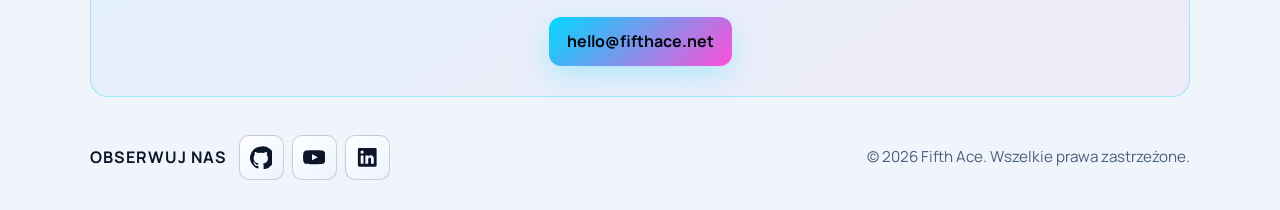
==== commit 85d4c65a: "Remove "How We Work" / "Jak pracujemy" section Deleted the process section from HTML, its nav link, " ====
--- a/index.html
+++ b/index.html
@@ -147,8 +147,7 @@
         <a href="#uslugi" data-i18n="nav.services">Usługi</a>
         <a href="#strefa-seo" data-i18n="nav.guides">Strefa usług</a>
         <a href="#doswiadczenie" data-i18n="nav.experience">Doświadczenie</a>
-        <a href="#proces" data-i18n="nav.process">Proces</a>
-        <a href="#opinie" data-i18n="nav.reviews">Opinie</a>
+<a href="#opinie" data-i18n="nav.reviews">Opinie</a>
         <a href="#cennik" data-i18n="nav.pricing">Cennik</a>
         <a href="#kontakt" data-i18n="nav.contact">Kontakt</a>
         <div class="lang-switch" aria-label="Wybór języka">
@@ -476,36 +475,6 @@
           </article>
 
           <article class="exp-card reveal">
-            <h3 data-i18n="experience.card3.title">Rozwój kompetencji bezpieczeństwa</h3>
-            <p data-i18n="experience.card3.desc">
-              Stały rozwój praktyczny w obszarze ofensywnego i defensywnego
-              bezpieczeństwa.
-            </p>
-            <ul>
-              <li data-i18n="experience.card3.li1">
-                Kali Linux i narzędzia: Nmap, Netdiscover, Bettercap, Wifite
-              </li>
-              <li data-i18n="experience.card3.li2">Monitoring sieci LAN i ocena podatności urządzeń</li>
-              <li data-i18n="experience.card3.li3">
-                Wsparcie OWASP: tłumaczenia dokumentacji LLM oraz Juice Shop na
-                język polski
-              </li>
-              <li>
-                <span data-i18n="experience.card3.li4Prefix"
-                  >Portfolio techniczne i laboratoria bezpieczeństwa:</span
-                >
-                <a
-                  class="inline-link"
-                  href="https://github.com/PiotrKleszcz/cybersecurity-labs"
-                  target="_blank"
-                  rel="noopener noreferrer"
-                  >github.com/PiotrKleszcz/cybersecurity-labs</a
-                >
-              </li>
-            </ul>
-          </article>
-
-          <article class="exp-card reveal">
             <h3 data-i18n="experience.card4.title">Zakres kompetencji technicznych</h3>
             <p data-i18n="experience.card4.desc">
               Usługi realizowane są w oparciu o praktyczne umiejętności
@@ -519,27 +488,6 @@
               <li data-i18n="experience.card4.li5">Budowanie świadomości bezpieczeństwa w zespołach</li>
             </ul>
           </article>
-        </div>
-      </section>
-
-      <section id="proces" class="section container process reveal">
-        <h2 data-i18n="process.title">Jak pracujemy</h2>
-        <div class="steps">
-          <div class="step">
-            <span>01</span>
-            <h3 data-i18n="process.step1.title">Diagnoza</h3>
-            <p data-i18n="process.step1.desc">Rozpoznanie środowiska i priorytetów biznesowych.</p>
-          </div>
-          <div class="step">
-            <span>02</span>
-            <h3 data-i18n="process.step2.title">Test i analiza</h3>
-            <p data-i18n="process.step2.desc">Weryfikacja podatności i ocena wpływu na organizację.</p>
-          </div>
-          <div class="step">
-            <span>03</span>
-            <h3 data-i18n="process.step3.title">Wdrożenie</h3>
-            <p data-i18n="process.step3.desc">Rekomendacje, wsparcie i ponowny test potwierdzający poprawki.</p>
-          </div>
         </div>
       </section>
 
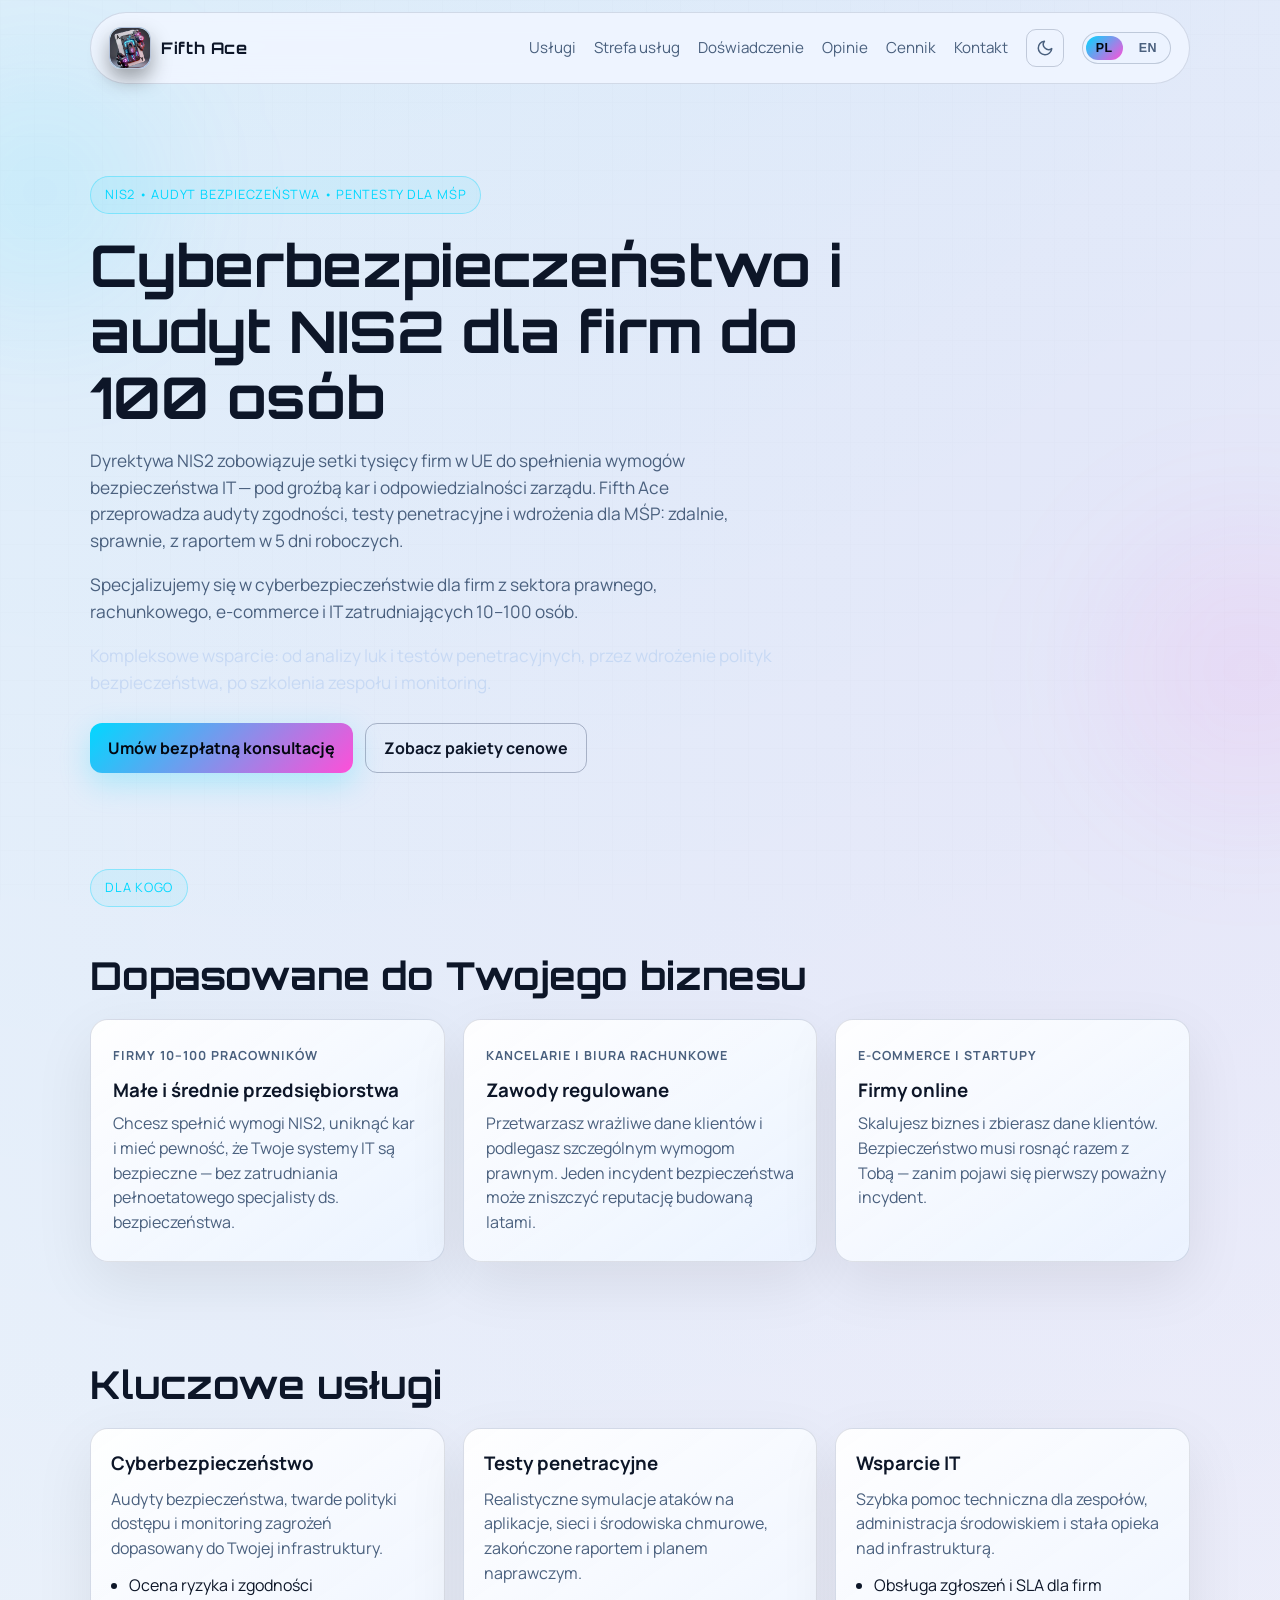
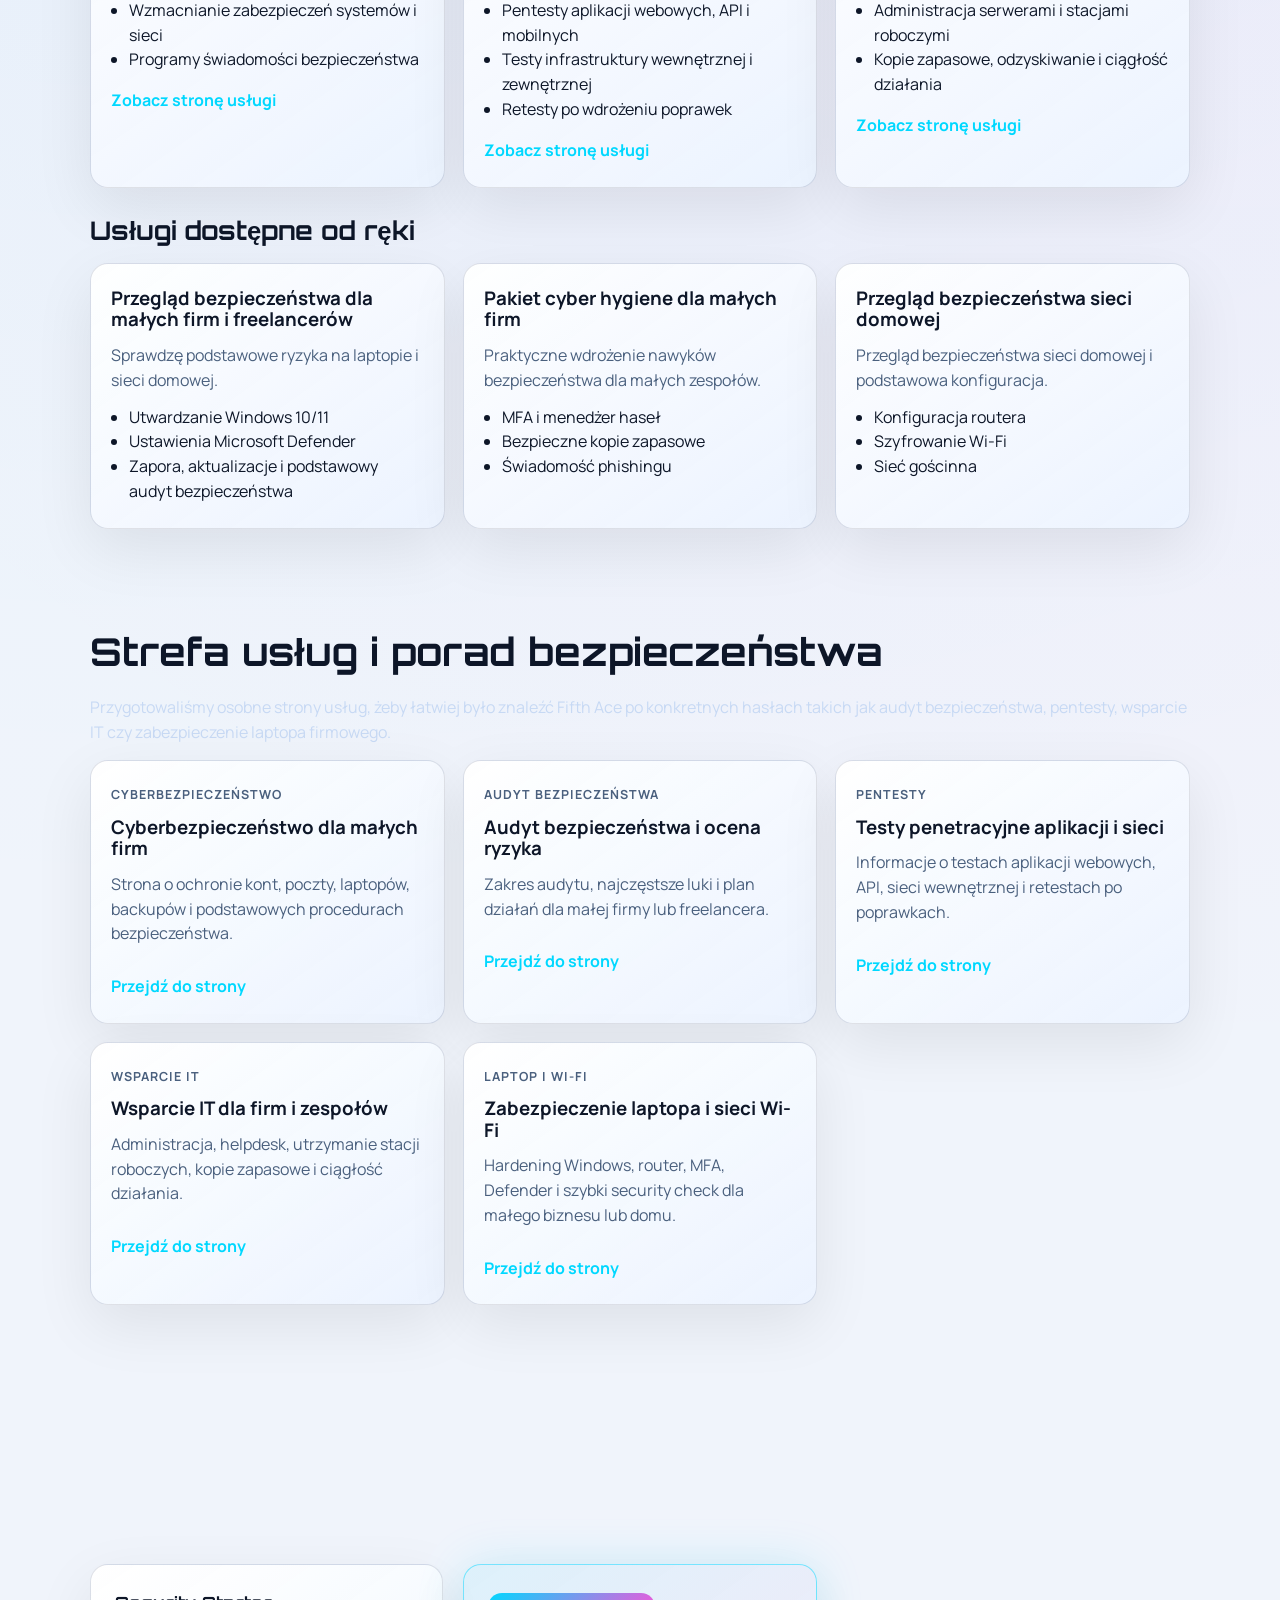
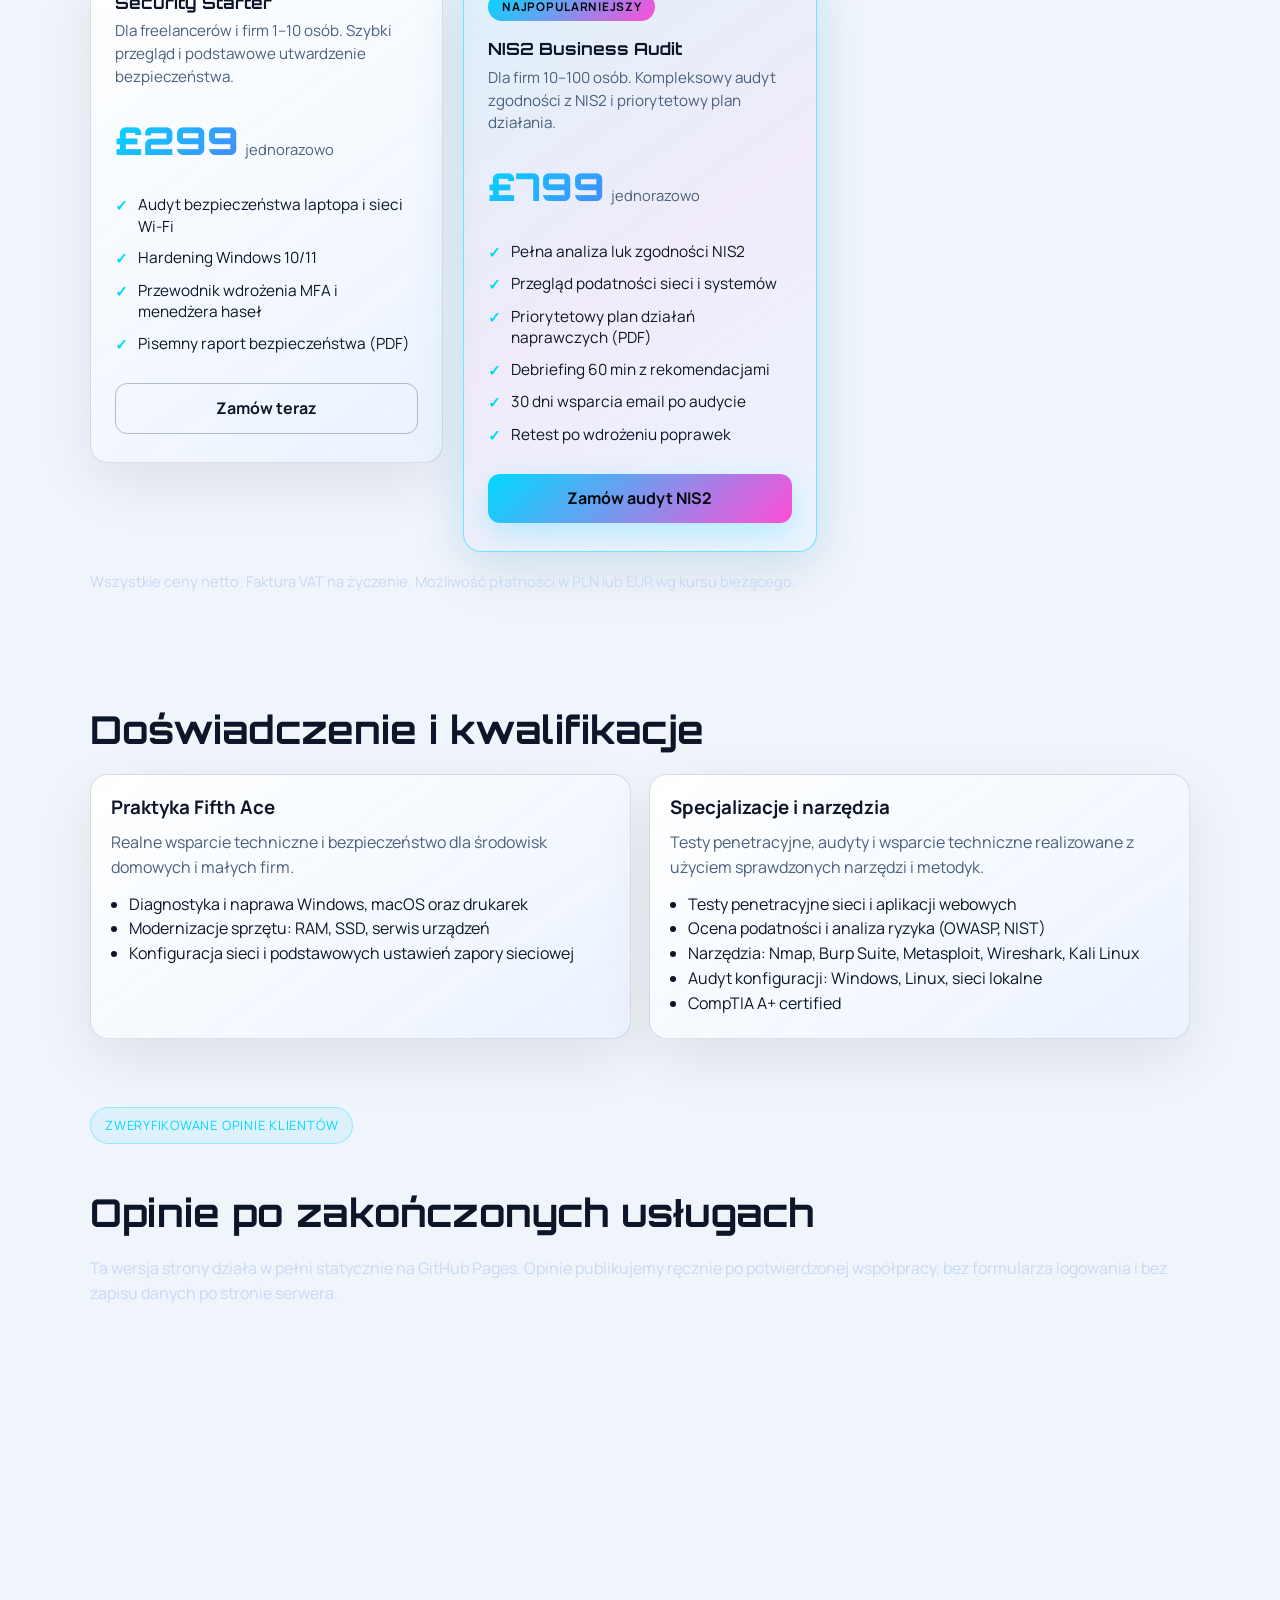
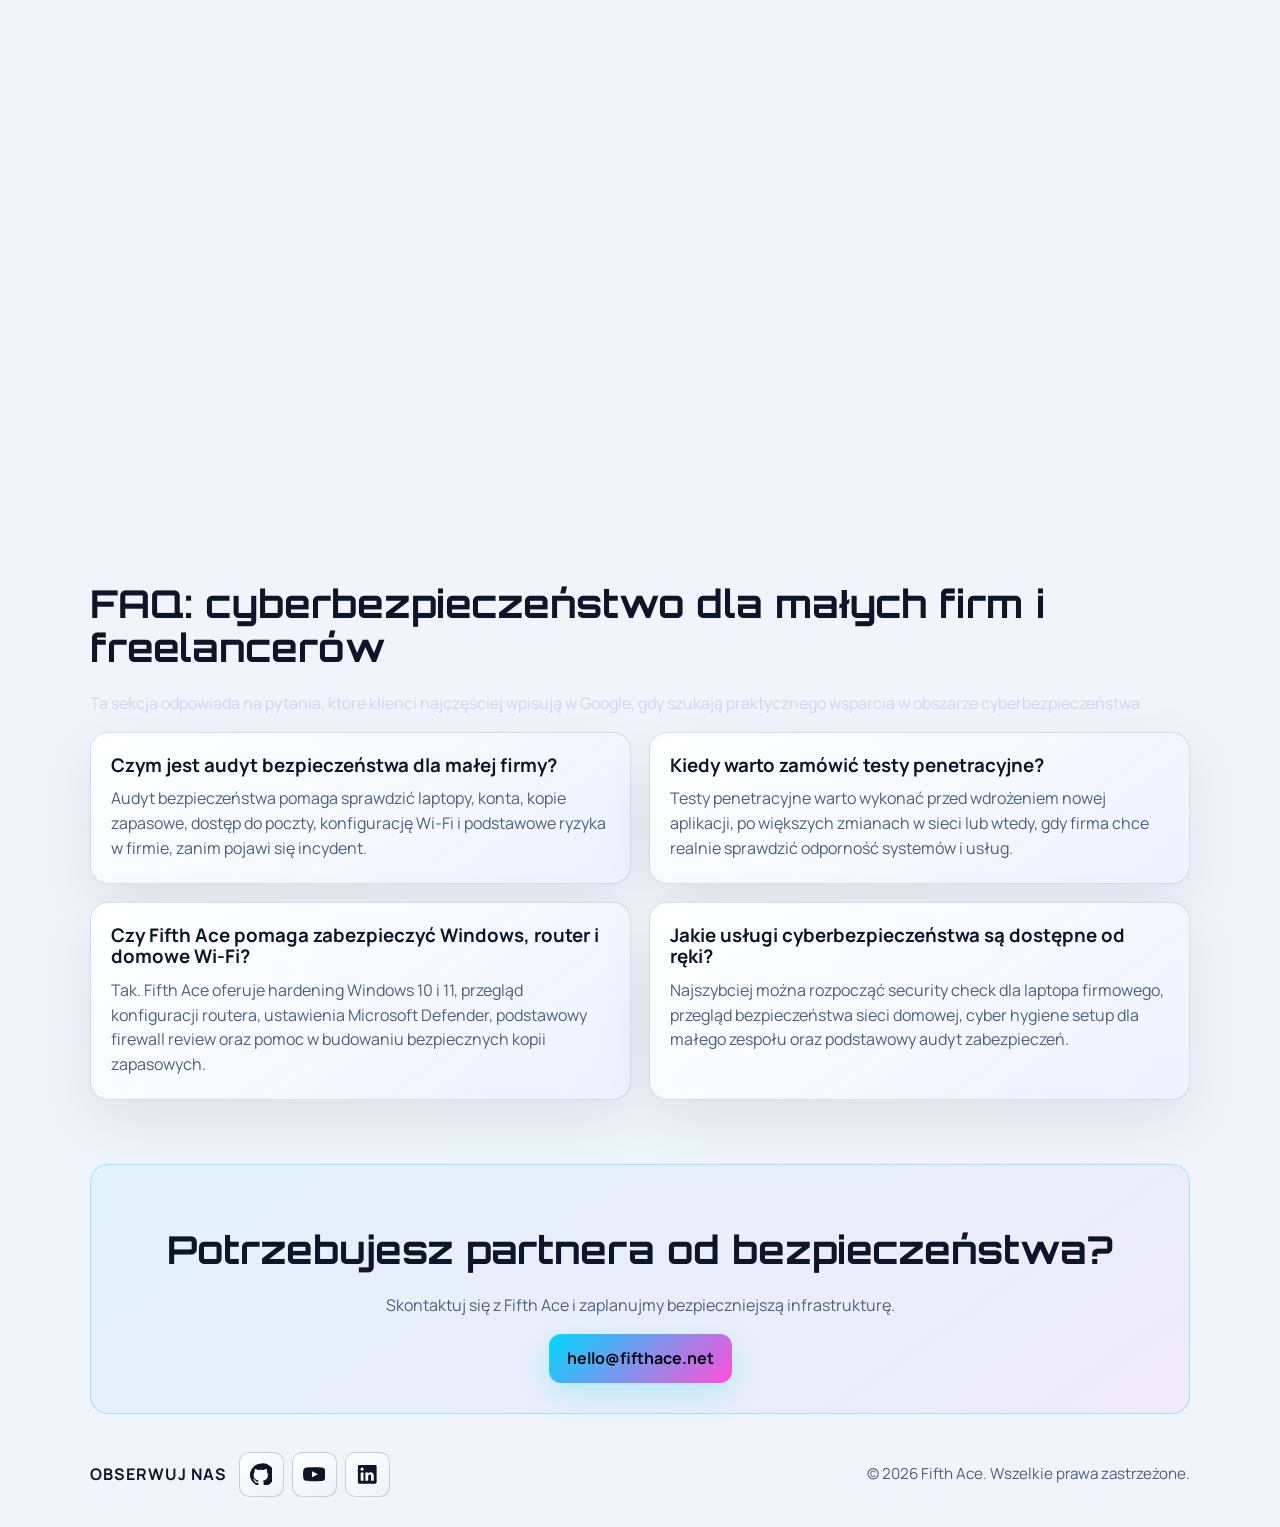
==== commit 7630bb41: "Rework experience section: remove card1, replace card4 with Specialisations and tools Dropped soft-s" ====
--- a/index.html
+++ b/index.html
@@ -448,20 +448,6 @@
         <h2 class="reveal" data-i18n="experience.title">Doświadczenie i kwalifikacje</h2>
         <div class="experience-grid">
           <article class="exp-card reveal">
-            <h3 data-i18n="experience.card1.title">Podejście do współpracy</h3>
-            <p data-i18n="experience.card1.desc">
-              Fundamentem pracy Fifth Ace jest doświadczenie w prowadzeniu
-              złożonych projektów oraz konsekwentne podejście do ryzyka,
-              jakości i zgodności z procedurami.
-            </p>
-            <ul>
-              <li data-i18n="experience.card1.li1">Analiza problemu i szybkie wskazanie priorytetów</li>
-              <li data-i18n="experience.card1.li2">Wysoka dbałość o szczegóły i standardy bezpieczeństwa</li>
-              <li data-i18n="experience.card1.li3">Jasna komunikacja i skuteczne prowadzenie działań naprawczych</li>
-            </ul>
-          </article>
-
-          <article class="exp-card reveal">
             <h3 data-i18n="experience.card2.title">Praktyka Fifth Ace</h3>
             <p data-i18n="experience.card2.desc">
               Realne wsparcie techniczne i bezpieczeństwo dla środowisk
@@ -475,17 +461,17 @@
           </article>
 
           <article class="exp-card reveal">
-            <h3 data-i18n="experience.card4.title">Zakres kompetencji technicznych</h3>
+            <h3 data-i18n="experience.card4.title">Specjalizacje i narzędzia</h3>
             <p data-i18n="experience.card4.desc">
-              Usługi realizowane są w oparciu o praktyczne umiejętności
-              techniczne i codzienną pracę z infrastrukturą użytkowników.
+              Testy penetracyjne, audyty i wsparcie techniczne realizowane
+              z użyciem sprawdzonych narzędzi i metodyk.
             </p>
             <ul>
-              <li data-i18n="experience.card4.li1">Ocena ryzyka i identyfikacja podatności</li>
-              <li data-i18n="experience.card4.li2">Konfiguracja systemów: Windows, Linux, macOS</li>
-              <li data-i18n="experience.card4.li3">Diagnostyka usterek sprzętowych i systemowych</li>
-              <li data-i18n="experience.card4.li4">Konfiguracja i zabezpieczanie sieci lokalnych</li>
-              <li data-i18n="experience.card4.li5">Budowanie świadomości bezpieczeństwa w zespołach</li>
+              <li data-i18n="experience.card4.li1">Testy penetracyjne sieci i aplikacji webowych</li>
+              <li data-i18n="experience.card4.li2">Ocena podatności i analiza ryzyka (OWASP, NIST)</li>
+              <li data-i18n="experience.card4.li3">Narzędzia: Nmap, Burp Suite, Metasploit, Wireshark, Kali Linux</li>
+              <li data-i18n="experience.card4.li4">Audyt konfiguracji: Windows, Linux, sieci lokalne</li>
+              <li data-i18n="experience.card4.li5">CompTIA A+ certified</li>
             </ul>
           </article>
         </div>
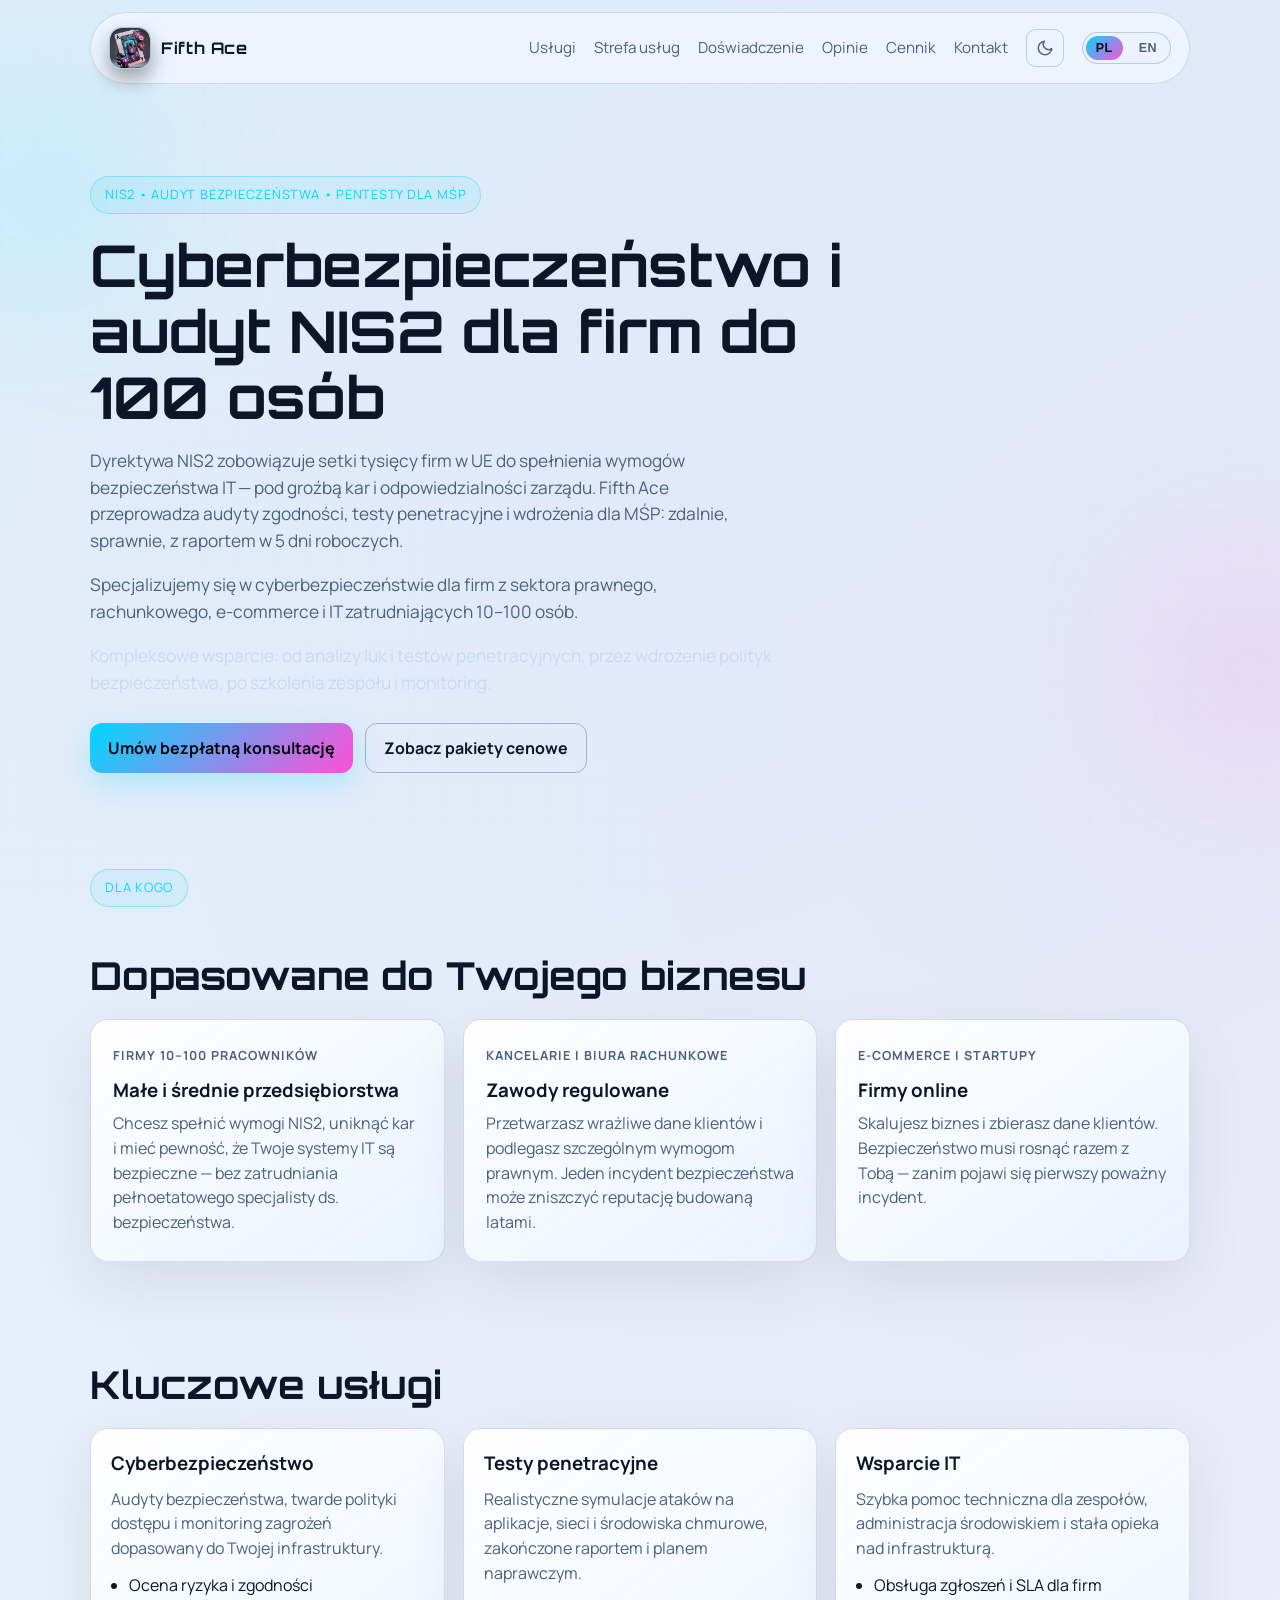
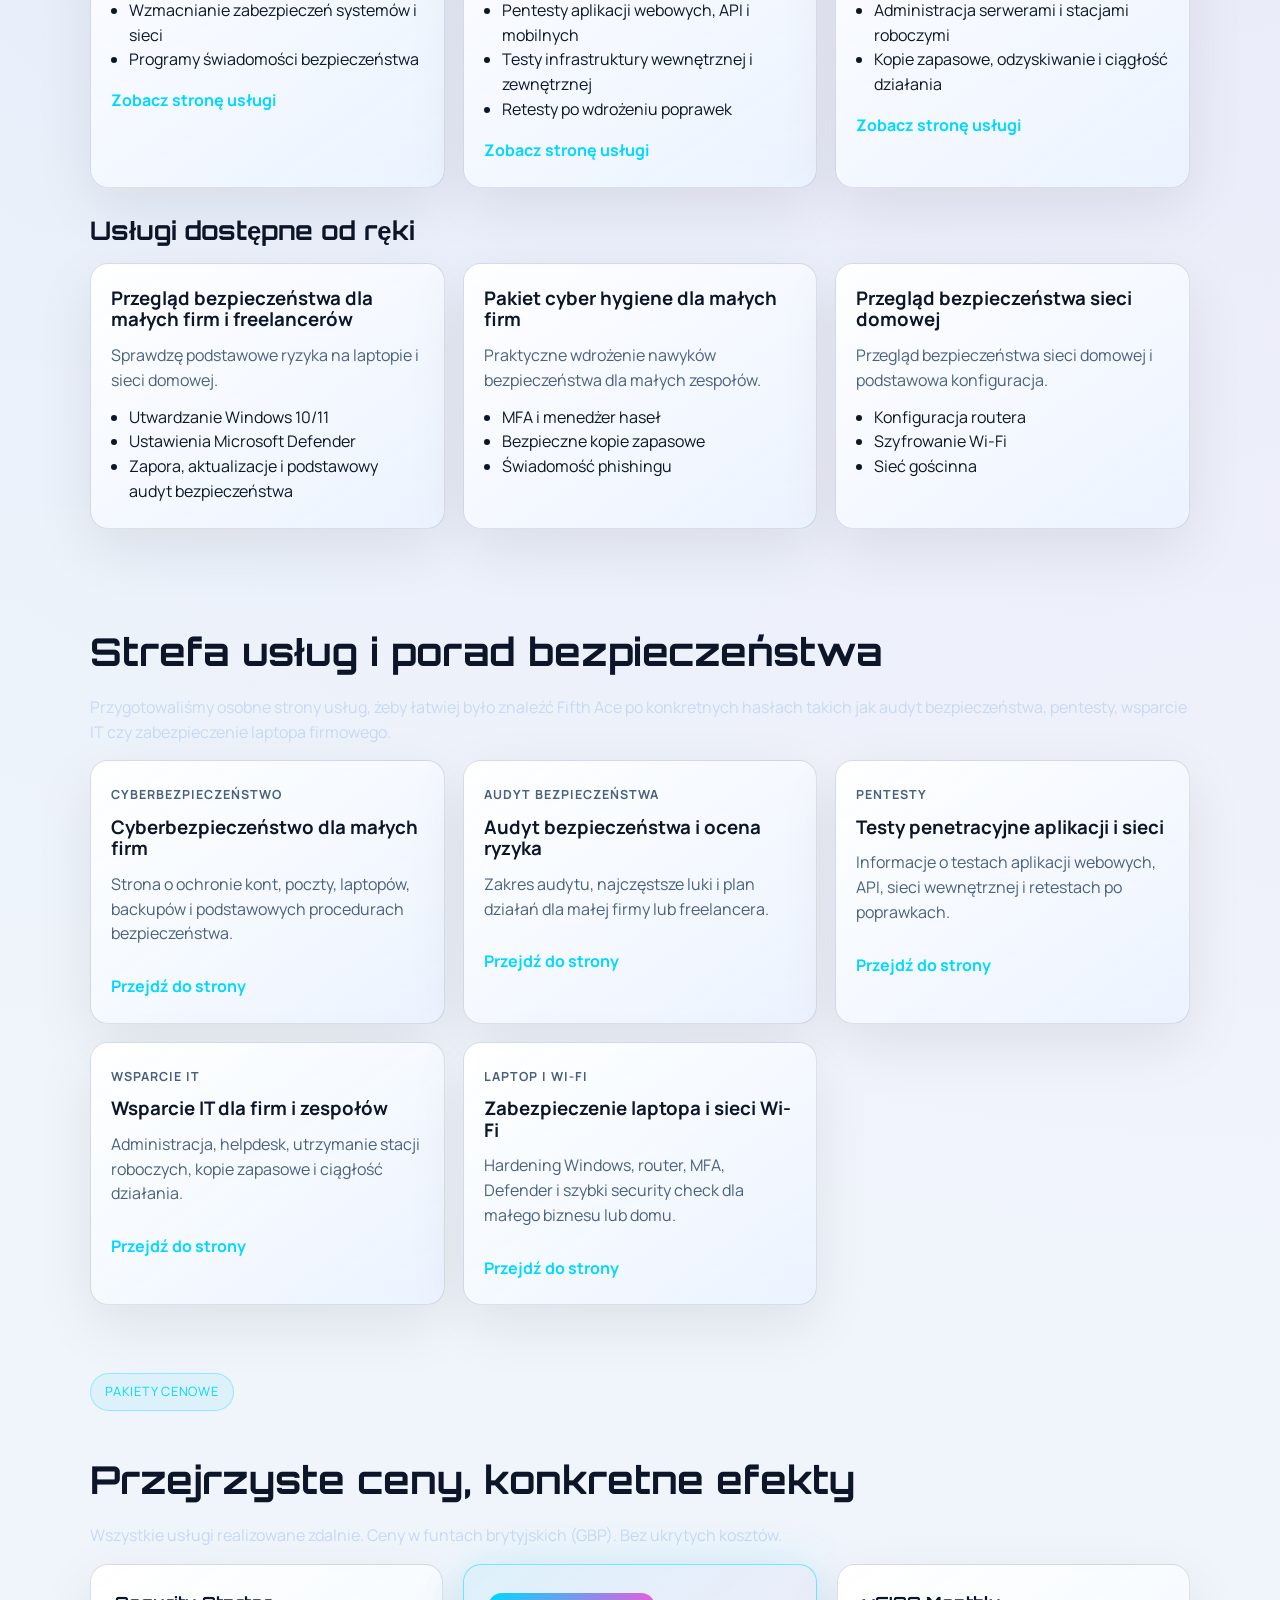
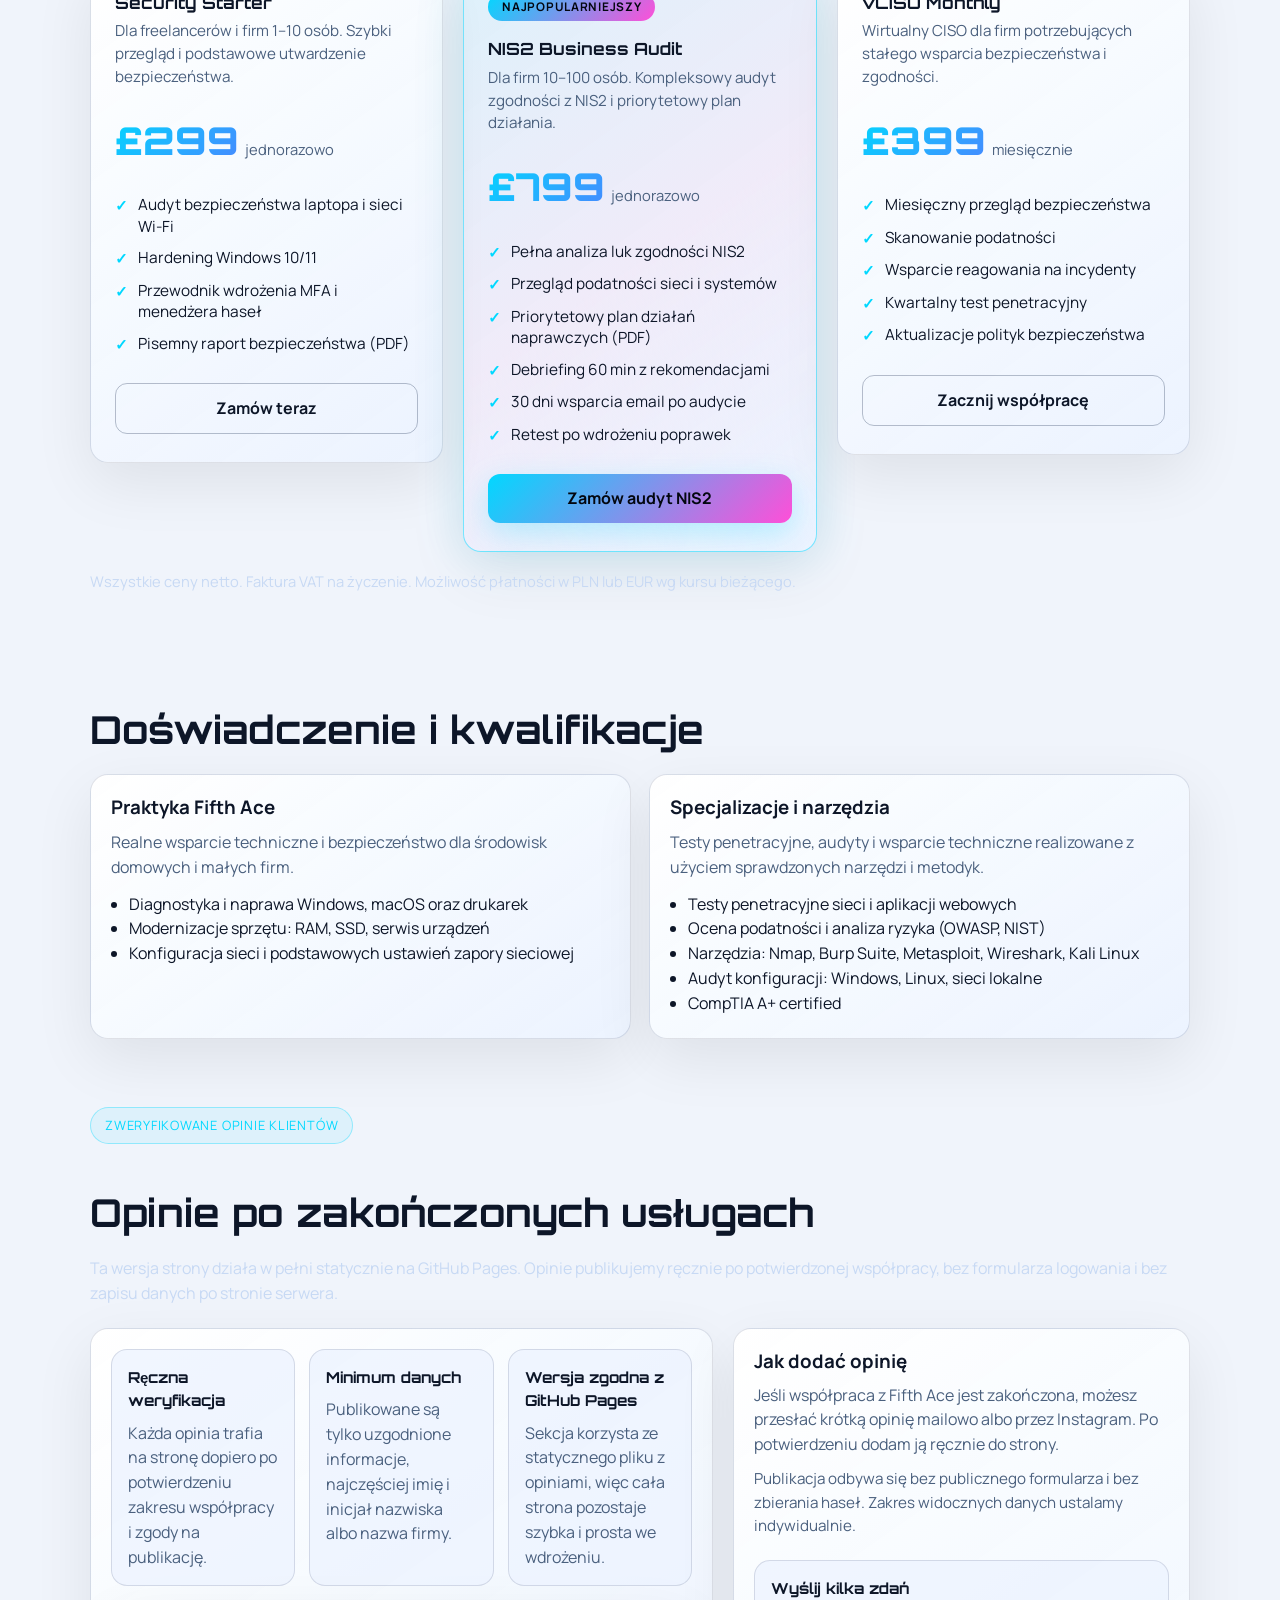
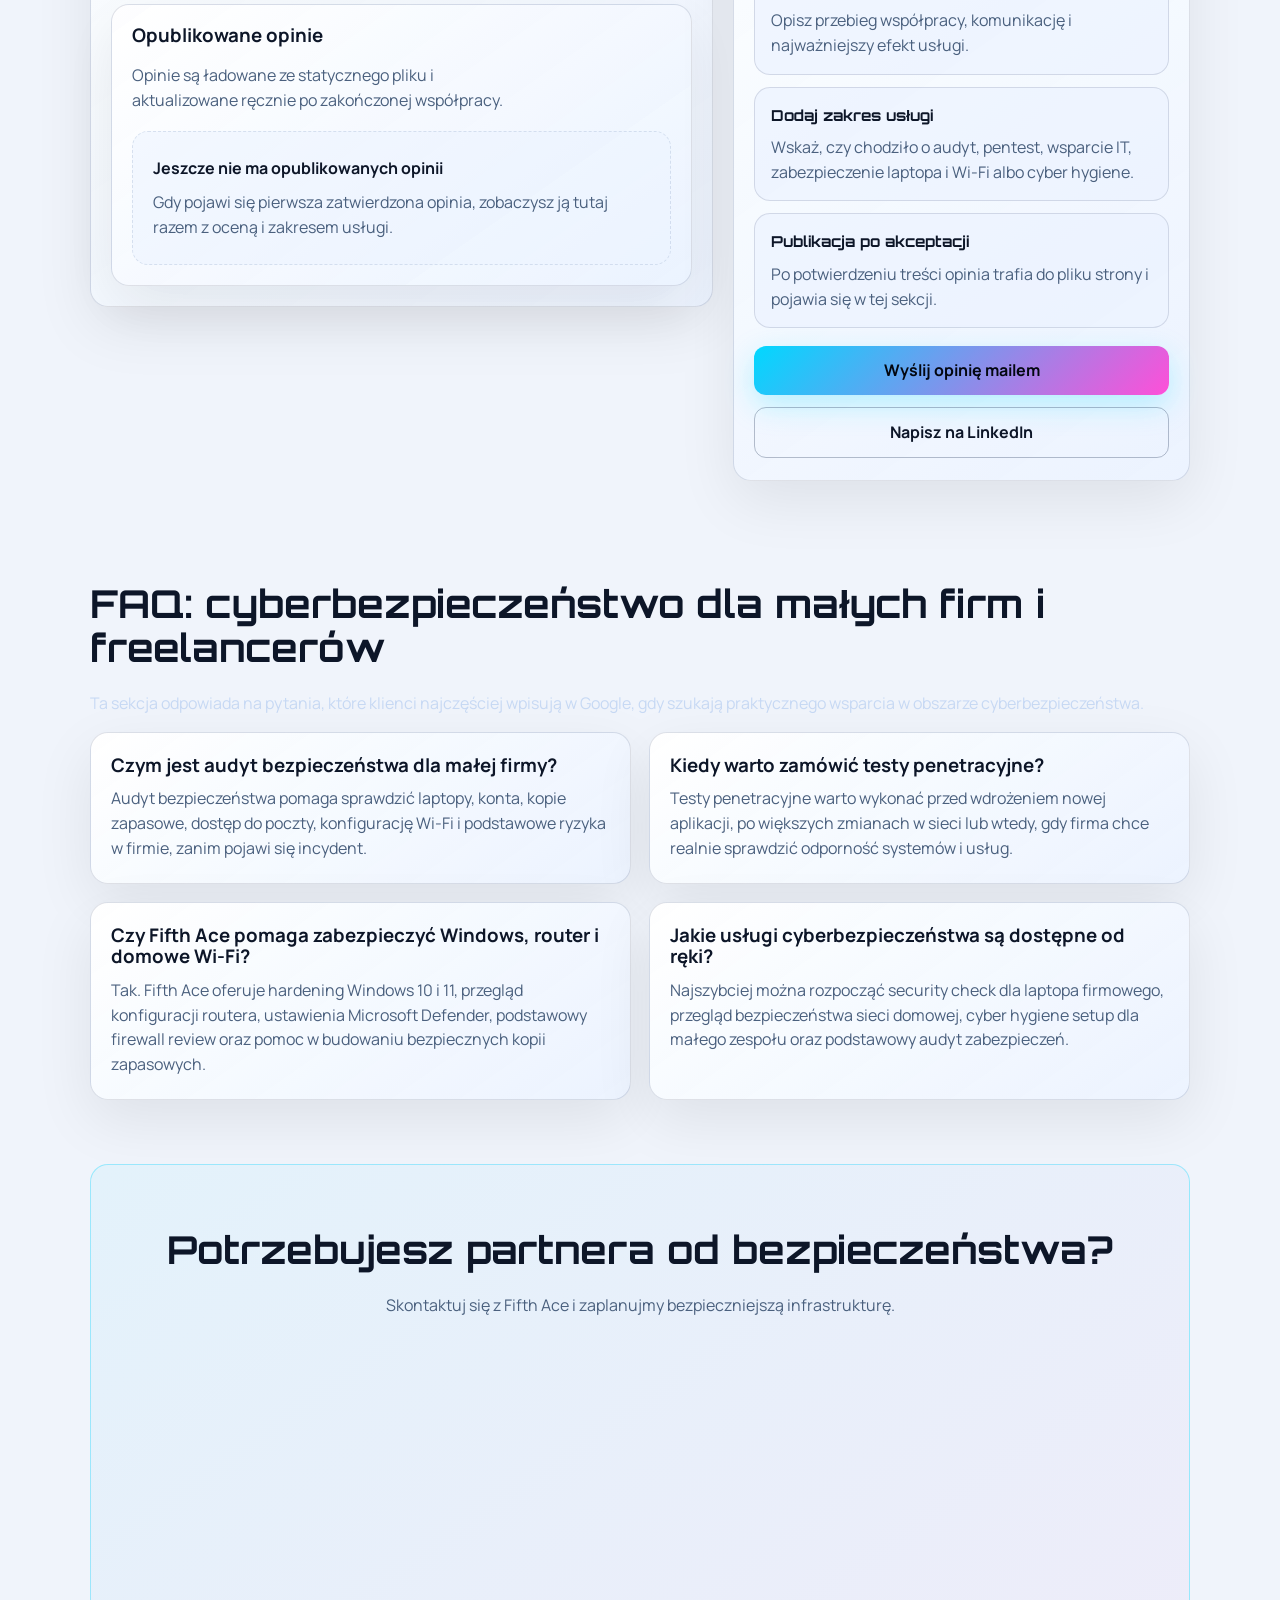
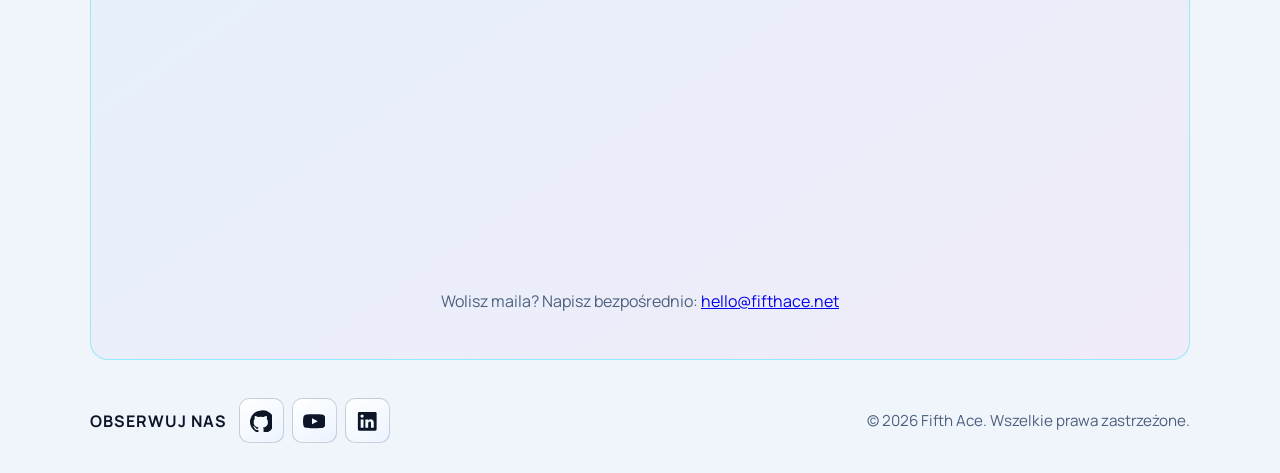
==== commit 37e86544: "feat: replace mailto button with Tally contact form embed Swap the plain mailto CTA in the #kontakt " ====
--- a/index.html
+++ b/index.html
@@ -644,9 +644,9 @@
       <section id="kontakt" class="section container cta reveal">
         <h2 data-i18n="contact.title">Potrzebujesz partnera od bezpieczeństwa?</h2>
         <p data-i18n="contact.desc">Skontaktuj się z Fifth Ace i zaplanujmy bezpieczniejszą infrastrukturę.</p>
-        <a class="btn btn-primary" href="mailto:hello@fifthace.net"
-          >hello@fifthace.net</a
-        >
+        <iframe data-tally-src="https://tally.so/embed/dWpKAV?alignLeft=1&hideTitle=1&transparentBackground=1&dynamicHeight=1" loading="lazy" width="100%" height="532" frameborder="0" marginheight="0" marginwidth="0" title="Contact Fifth Ace"></iframe>
+        <script>var d=document,w="https://tally.so/widgets/embed.js",v=function(){"undefined"!=typeof Tally?Tally.loadEmbeds():d.querySelectorAll("iframe[data-tally-src]:not([src])").forEach((function(e){e.src=e.dataset.tallySrc}))};if("undefined"!=typeof Tally)v();else if(d.querySelector('script[src="'+w+'"]')==null){var s=d.createElement("script");s.src=w,s.onload=v,s.onerror=v,d.body.appendChild(s);}</script>
+        <p class="contact-email">Wolisz maila? Napisz bezpośrednio: <a href="mailto:hello@fifthace.net">hello@fifthace.net</a></p>
       </section>
     </main>
 
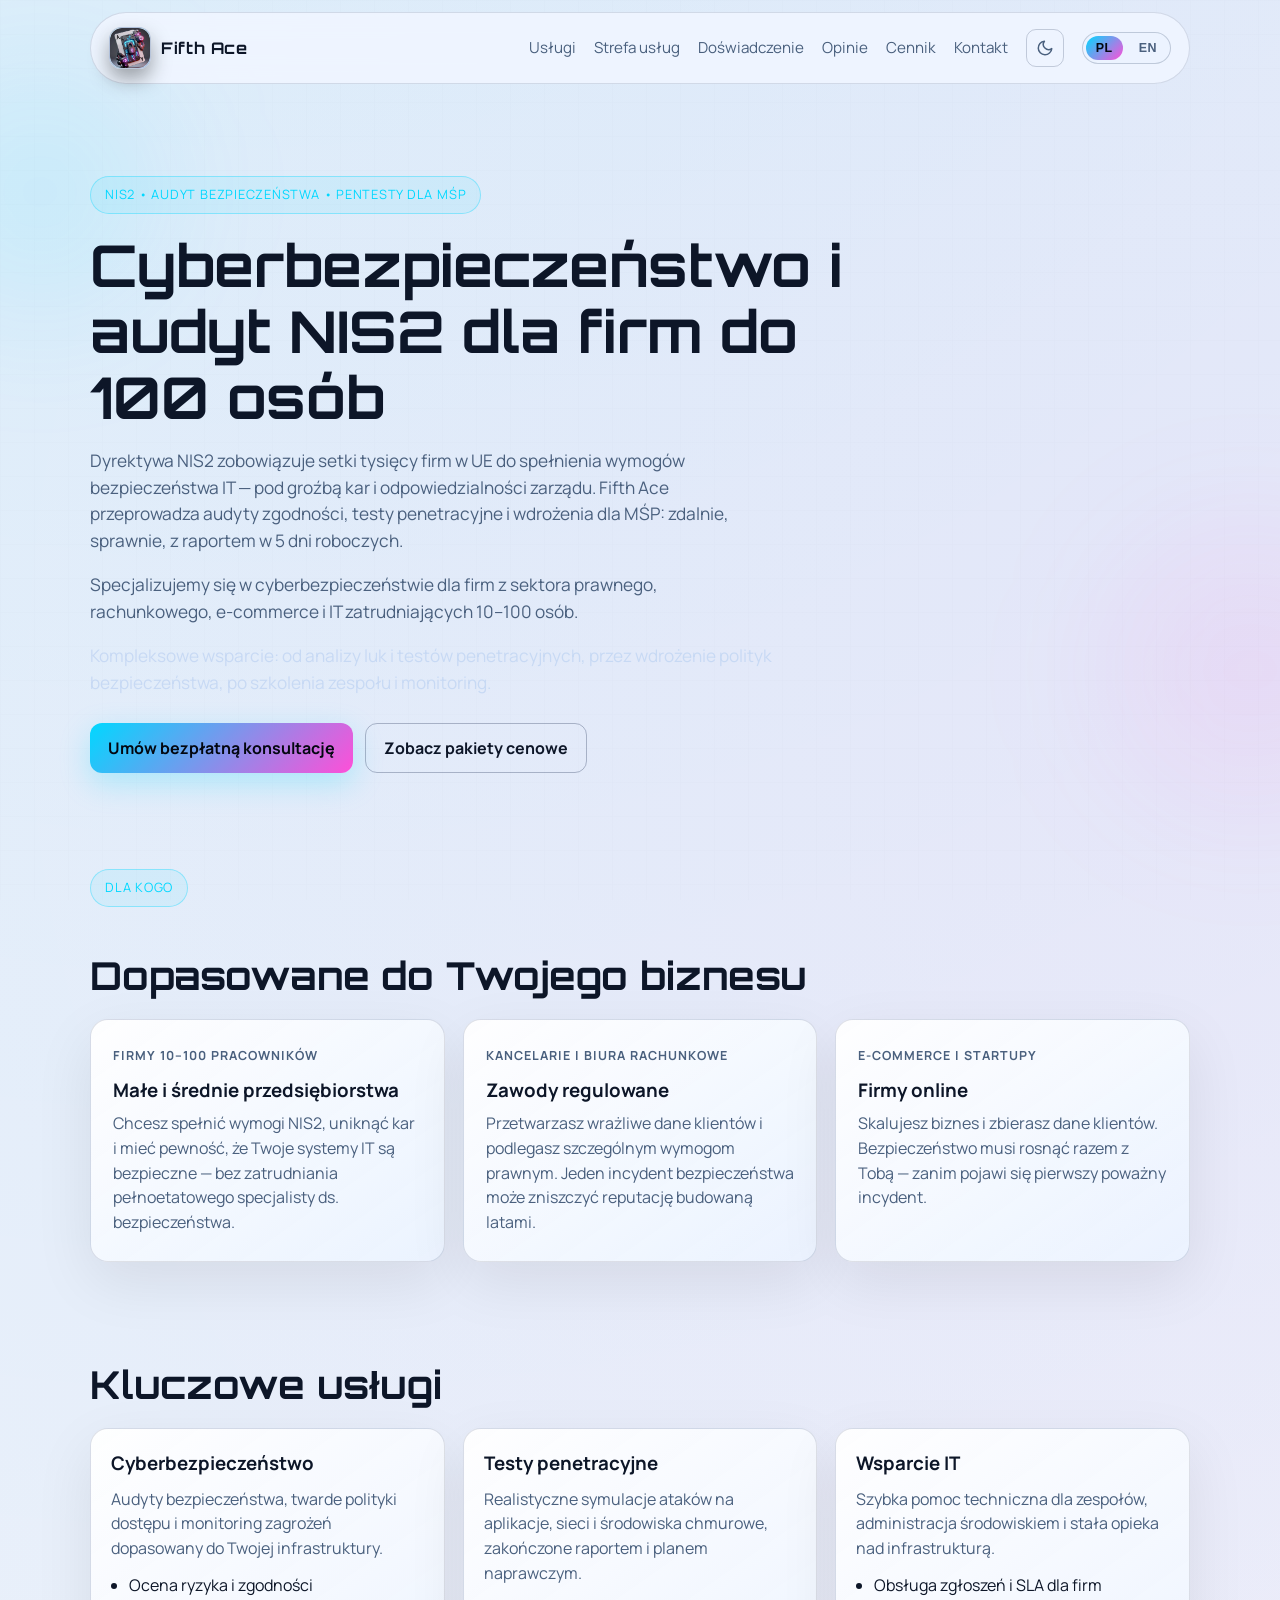
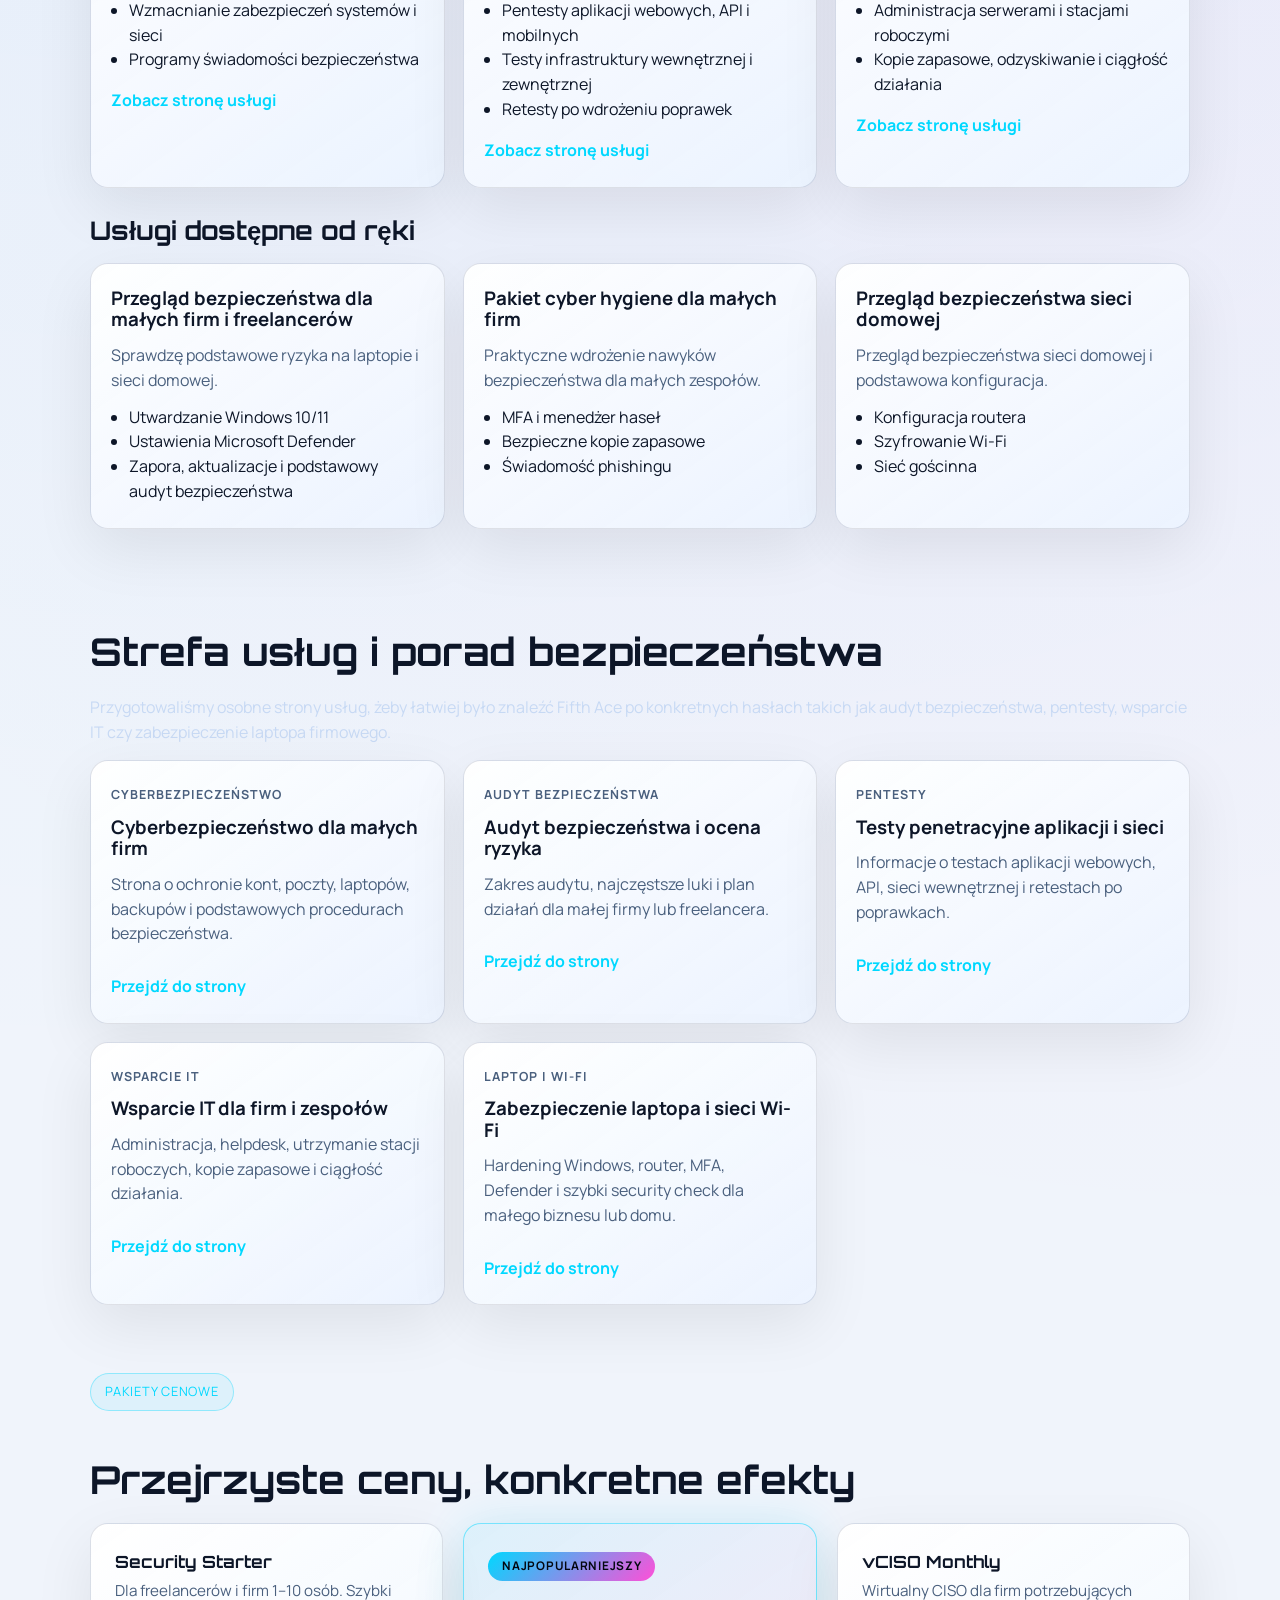
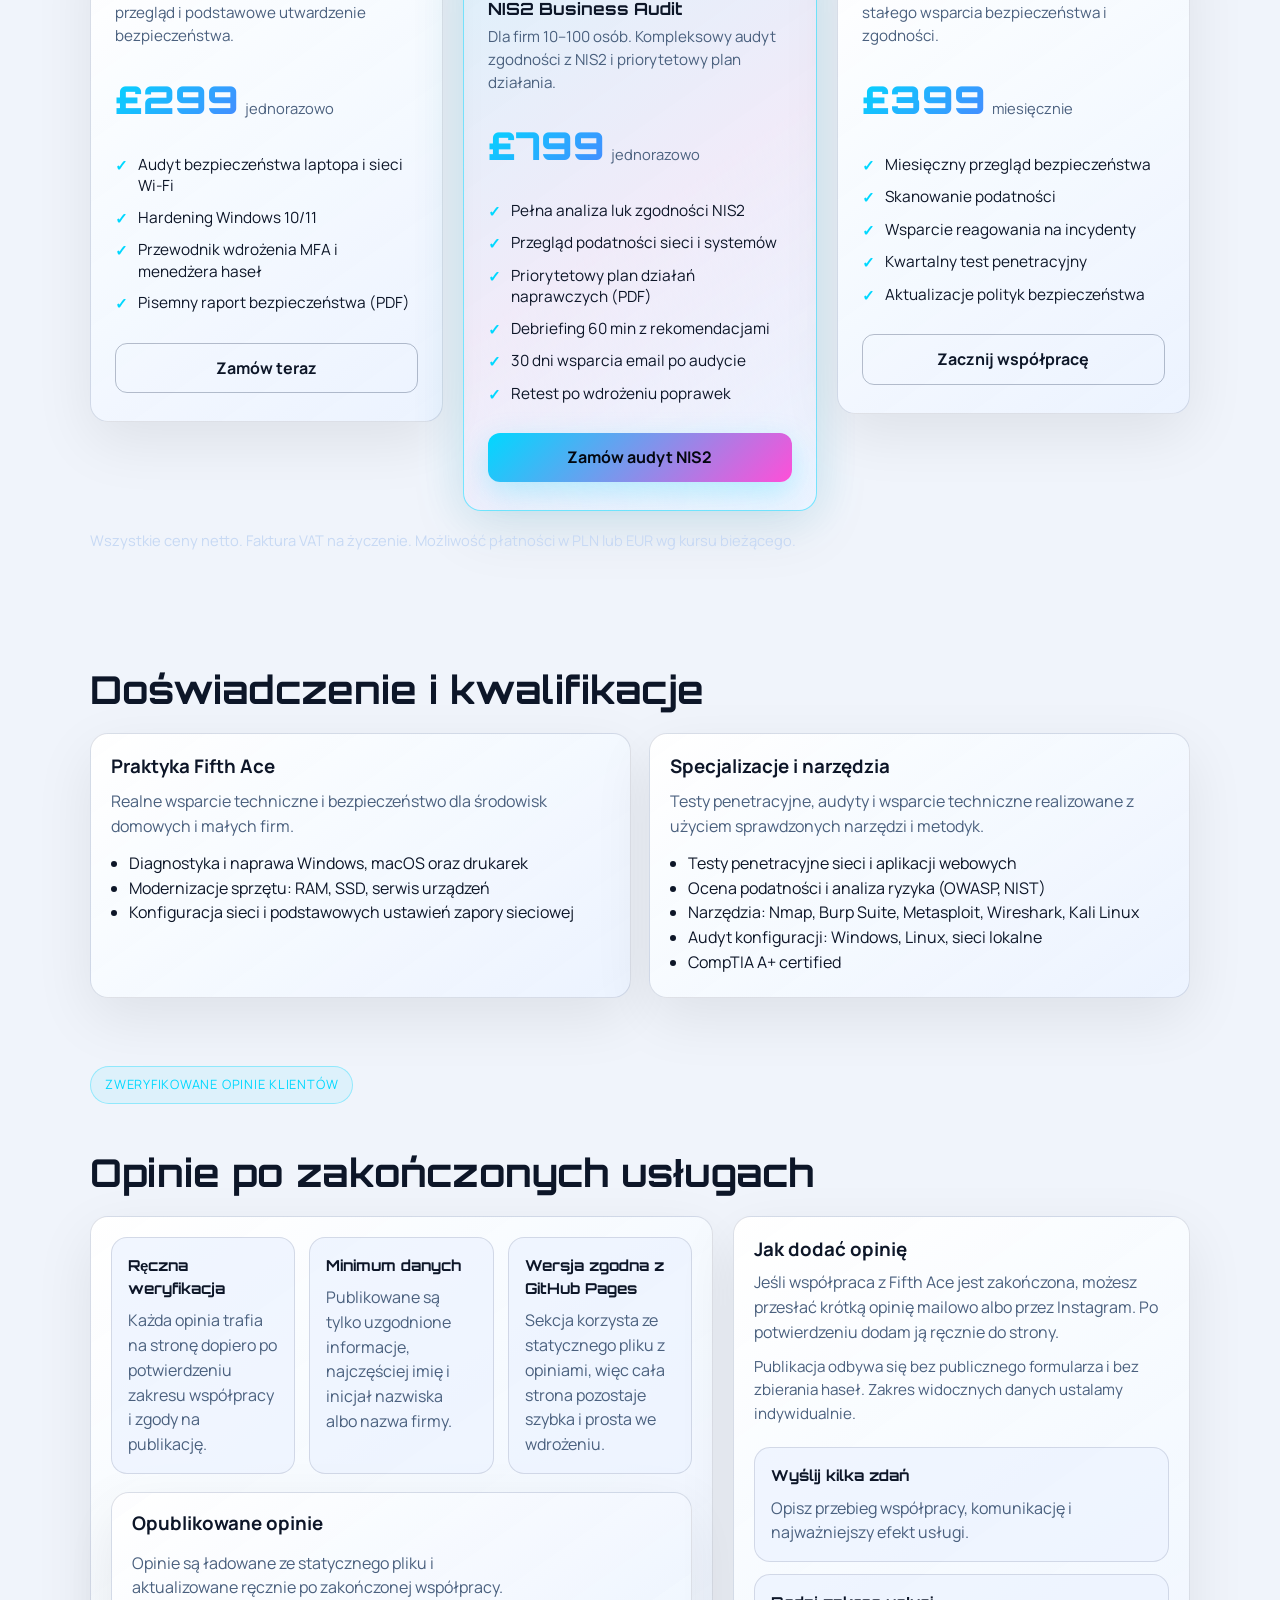
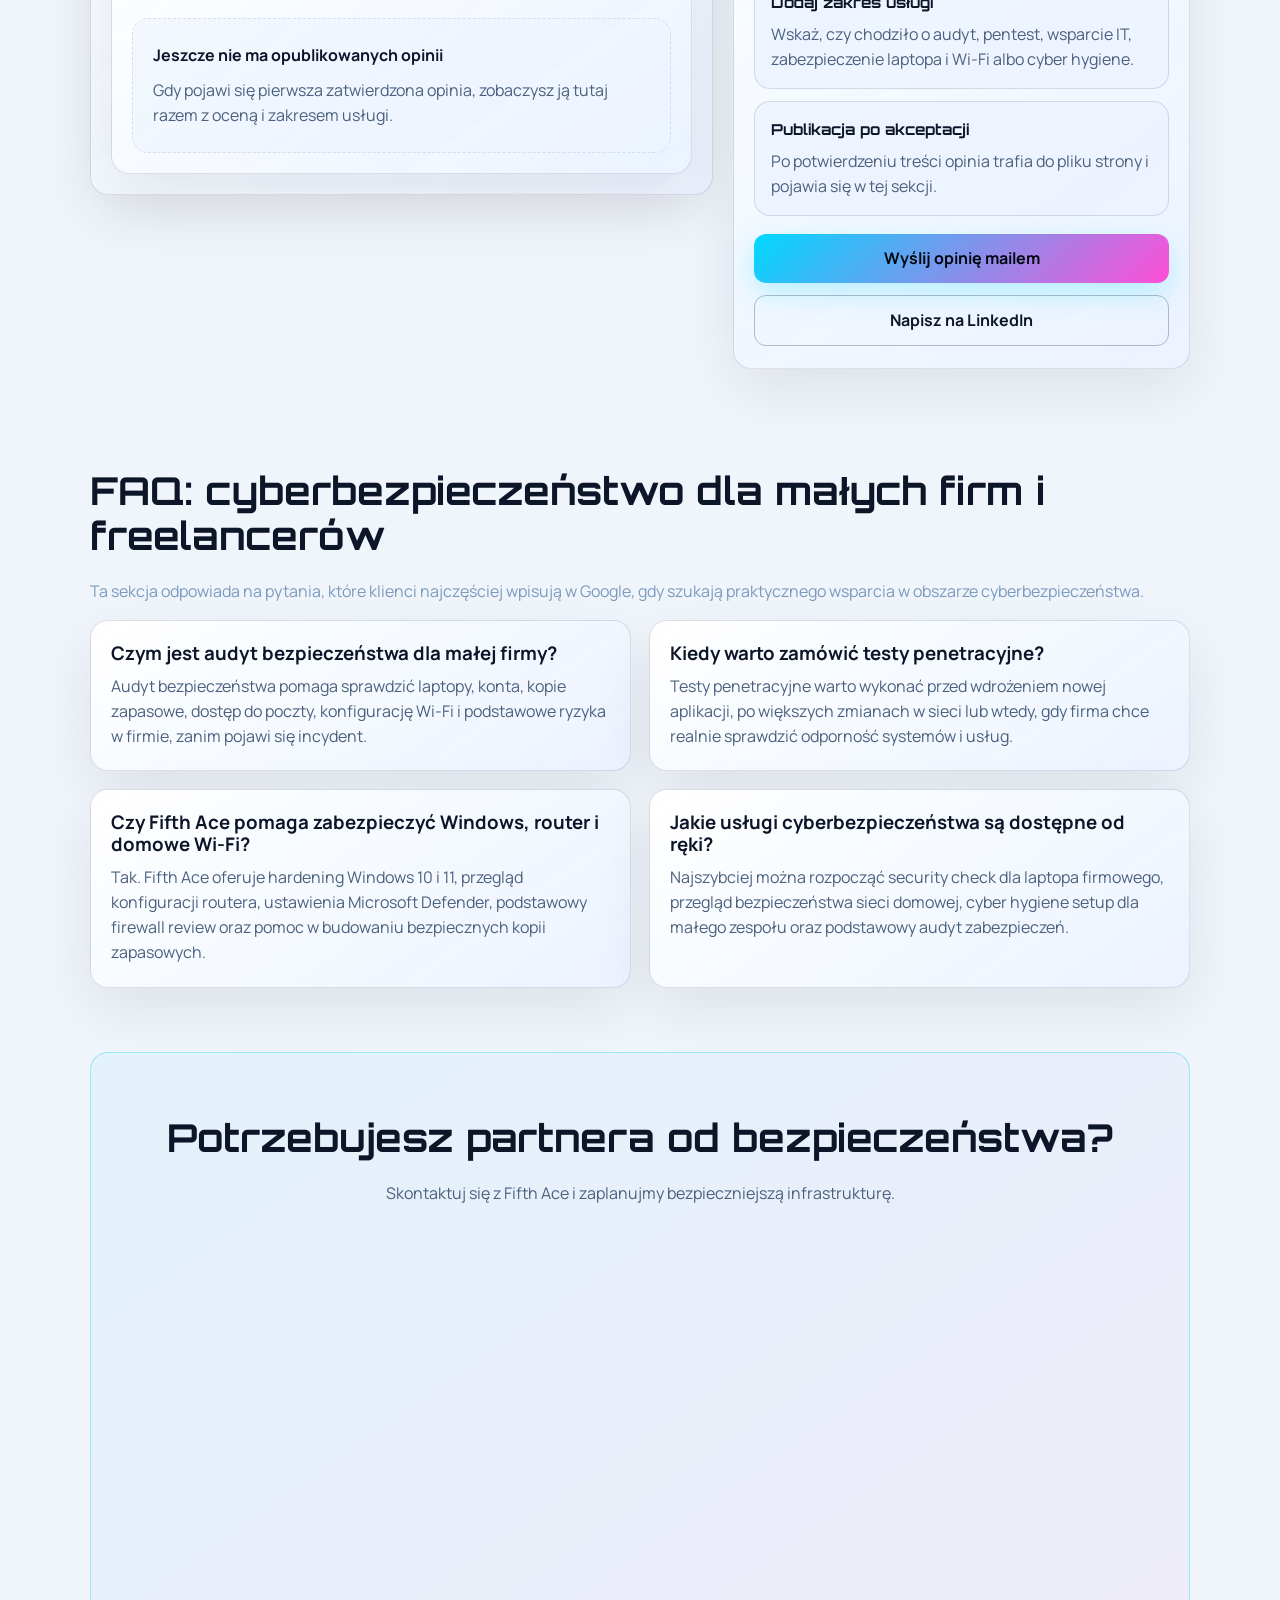
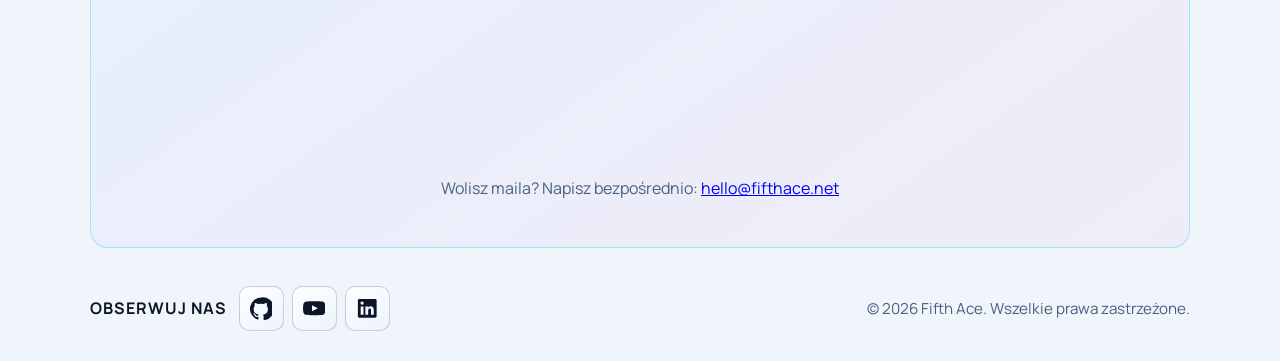
==== commit 1adc3313: "Remove outdated disclaimers, add Tally contact form, update email, dim FAQ intro - Replace fifthace@" ====
--- a/index.html
+++ b/index.html
@@ -387,7 +387,6 @@
       <section id="cennik" class="section container">
         <p class="eyebrow section-eyebrow reveal" data-i18n="pricing.eyebrow">Pakiety cenowe</p>
         <h2 class="reveal" data-i18n="pricing.title">Przejrzyste ceny, konkretne efekty</h2>
-        <p class="section-intro reveal" data-i18n="pricing.intro">Wszystkie usługi realizowane zdalnie. Ceny w funtach brytyjskich (GBP). Bez ukrytych kosztów.</p>
         <div class="pricing-grid">
           <article class="pricing-card reveal">
             <h3 class="pricing-name" data-i18n="pricing.card1.name">Security Starter</h3>
@@ -483,11 +482,6 @@
             Zweryfikowane opinie klientów
           </p>
           <h2 data-i18n="reviews.title">Opinie po zakończonych usługach</h2>
-          <p class="section-intro" data-i18n="reviews.intro">
-            Ta wersja strony działa w pełni statycznie na GitHub Pages. Opinie
-            publikujemy ręcznie po potwierdzonej współpracy, bez formularza logowania
-            i bez zapisu danych po stronie serwera.
-          </p>
         </div>
 
         <div class="reviews-layout">
@@ -591,7 +585,7 @@
         <h2 class="reveal" data-i18n="faq.title">
           FAQ: cyberbezpieczeństwo dla małych firm i freelancerów
         </h2>
-        <p class="section-intro reveal" data-i18n="faq.intro">
+        <p class="section-intro section-intro--muted reveal" data-i18n="faq.intro">
           Ta sekcja odpowiada na pytania, które klienci najczęściej wpisują w
           Google, gdy szukają praktycznego wsparcia w obszarze cyberbezpieczeństwa.
         </p>
--- a/styles.css
+++ b/styles.css
@@ -315,6 +315,10 @@
   color: #c7d9f4;
 }
 
+.section-intro--muted {
+  color: #7a9bbf;
+}
+
 .hero-cta {
   display: flex;
   gap: 12px;
